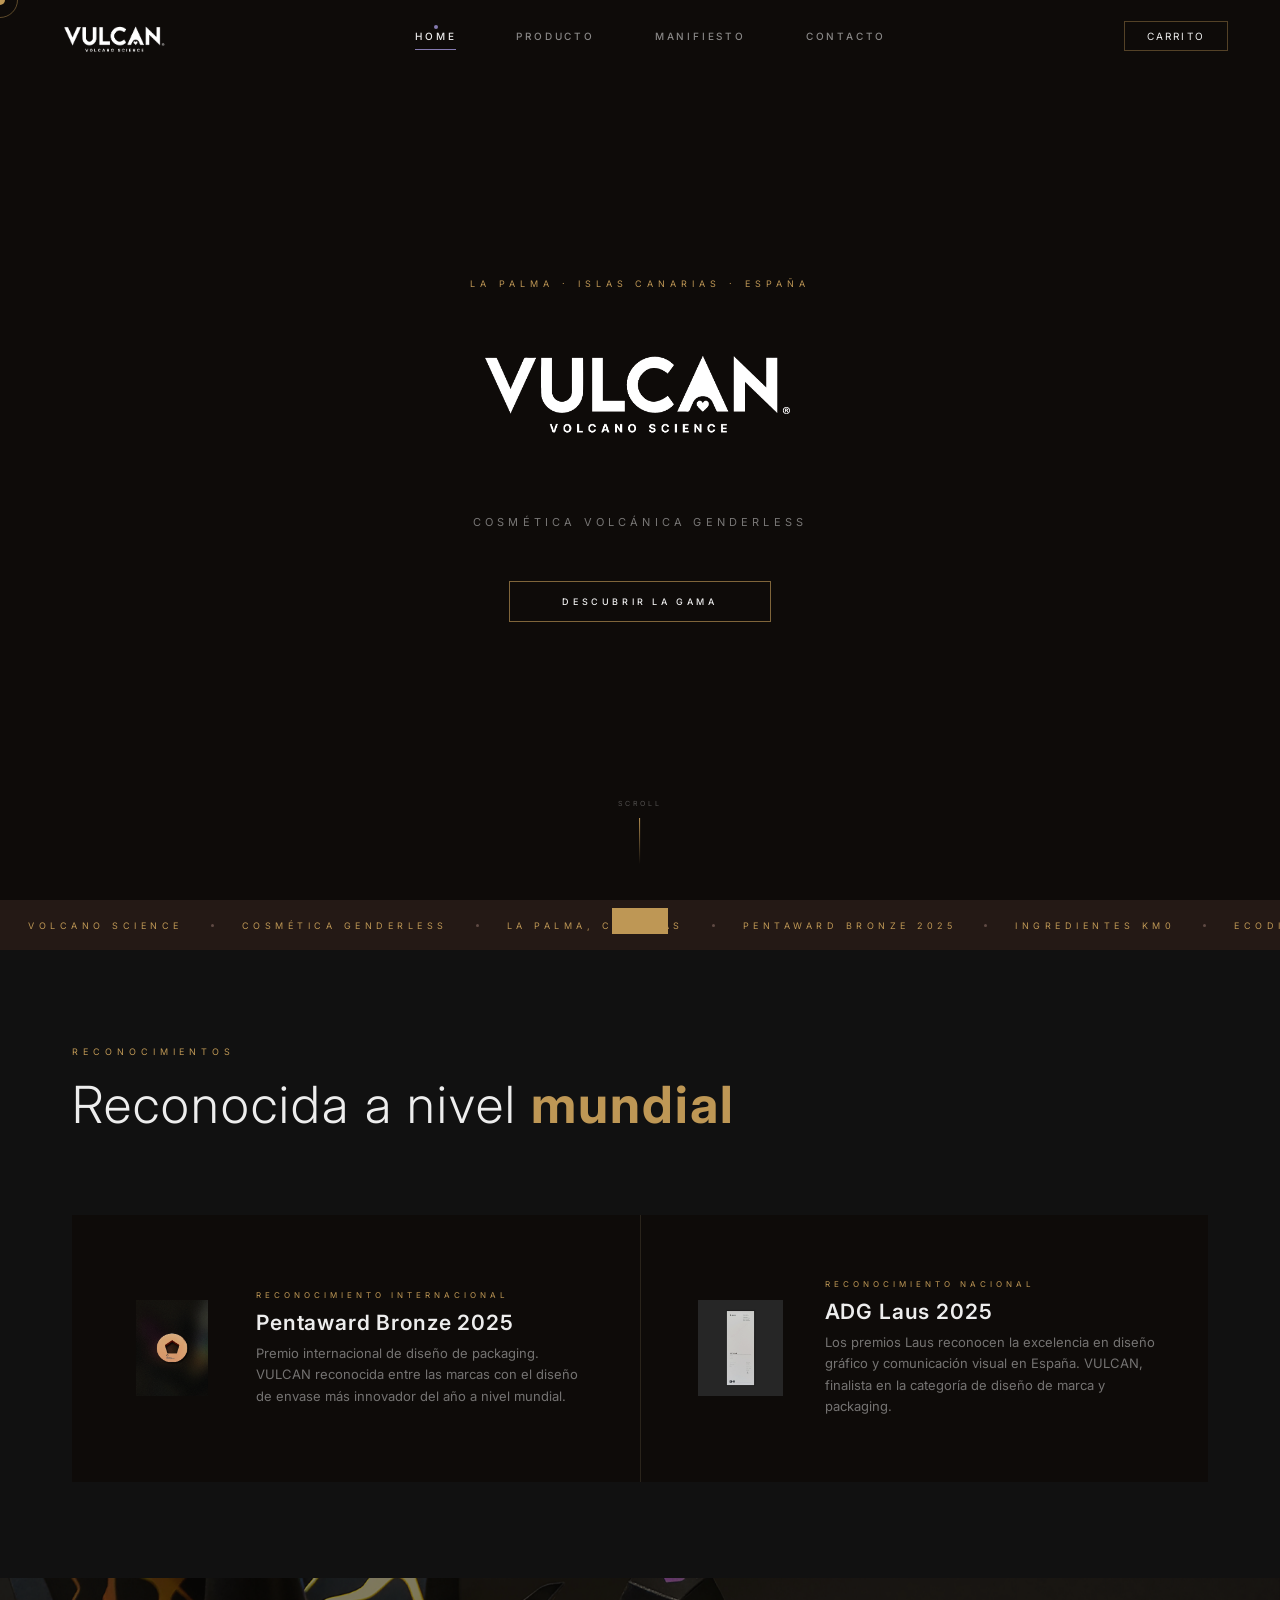
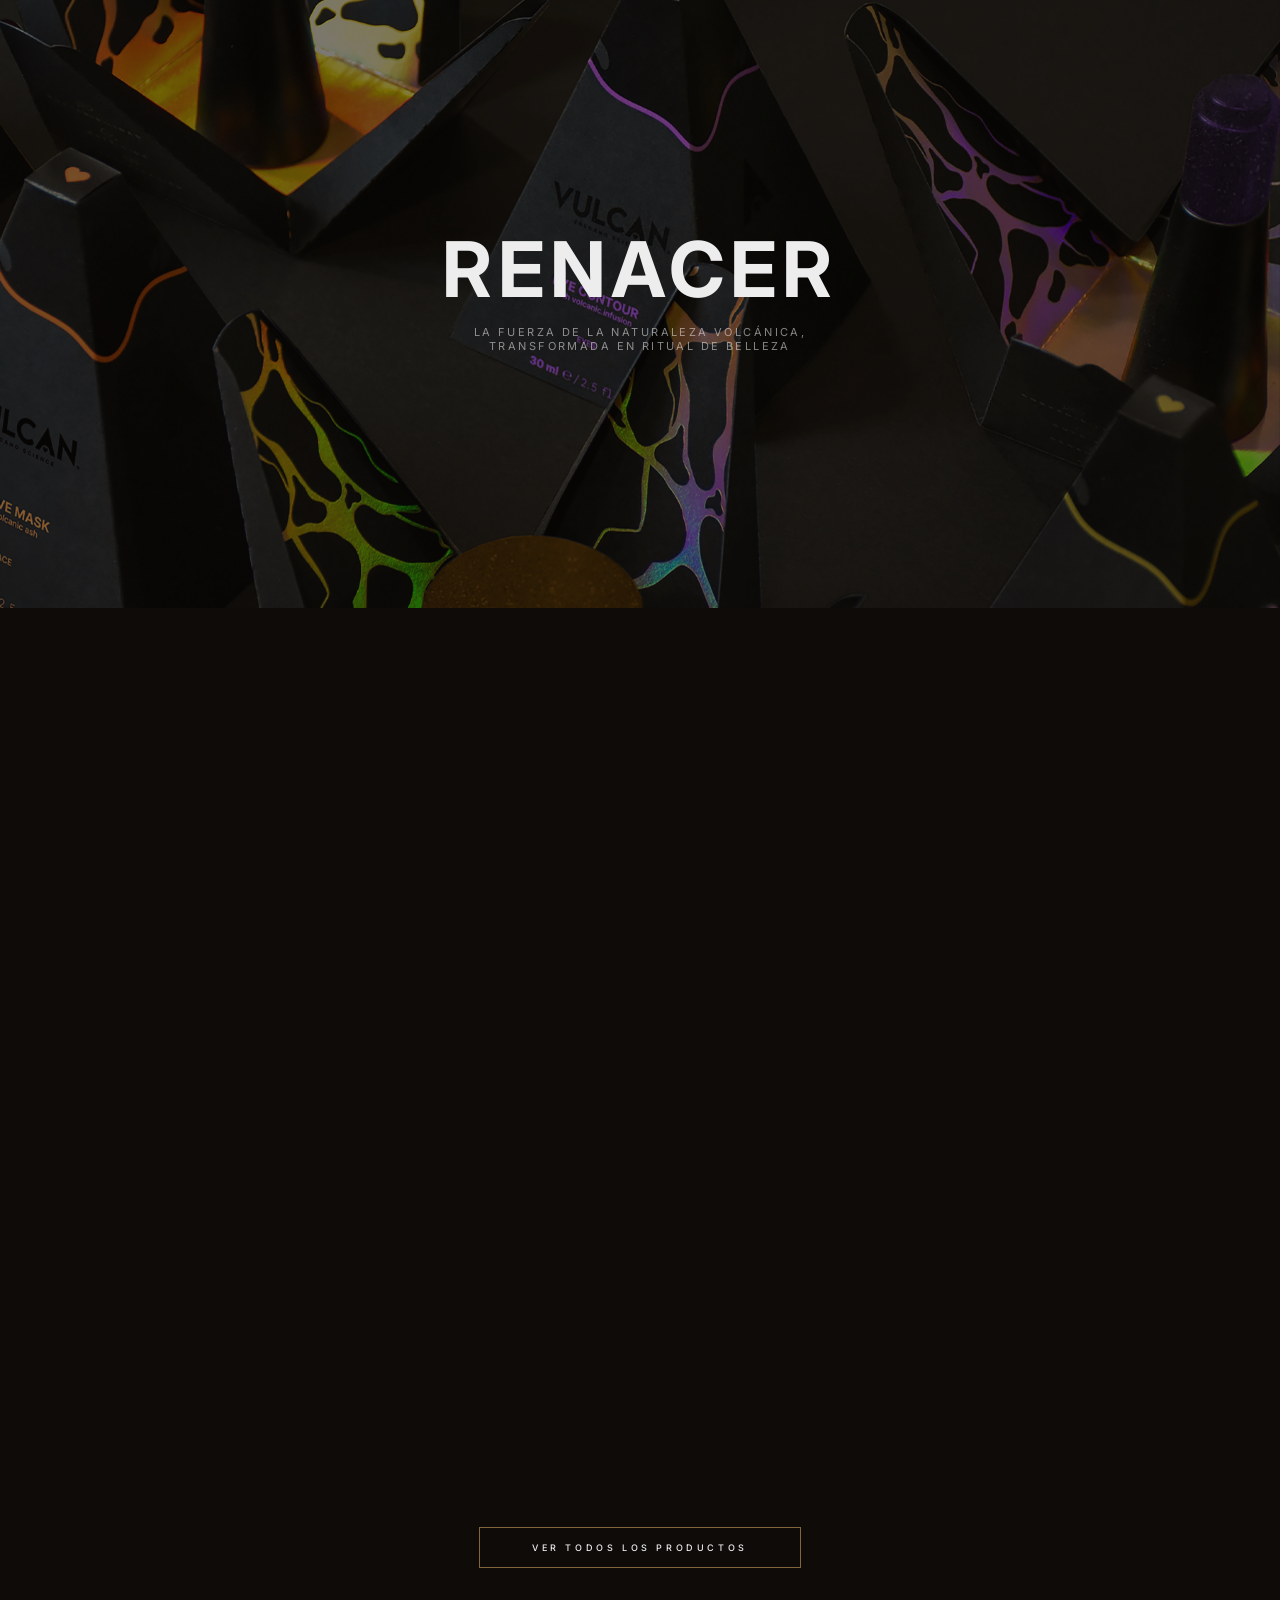
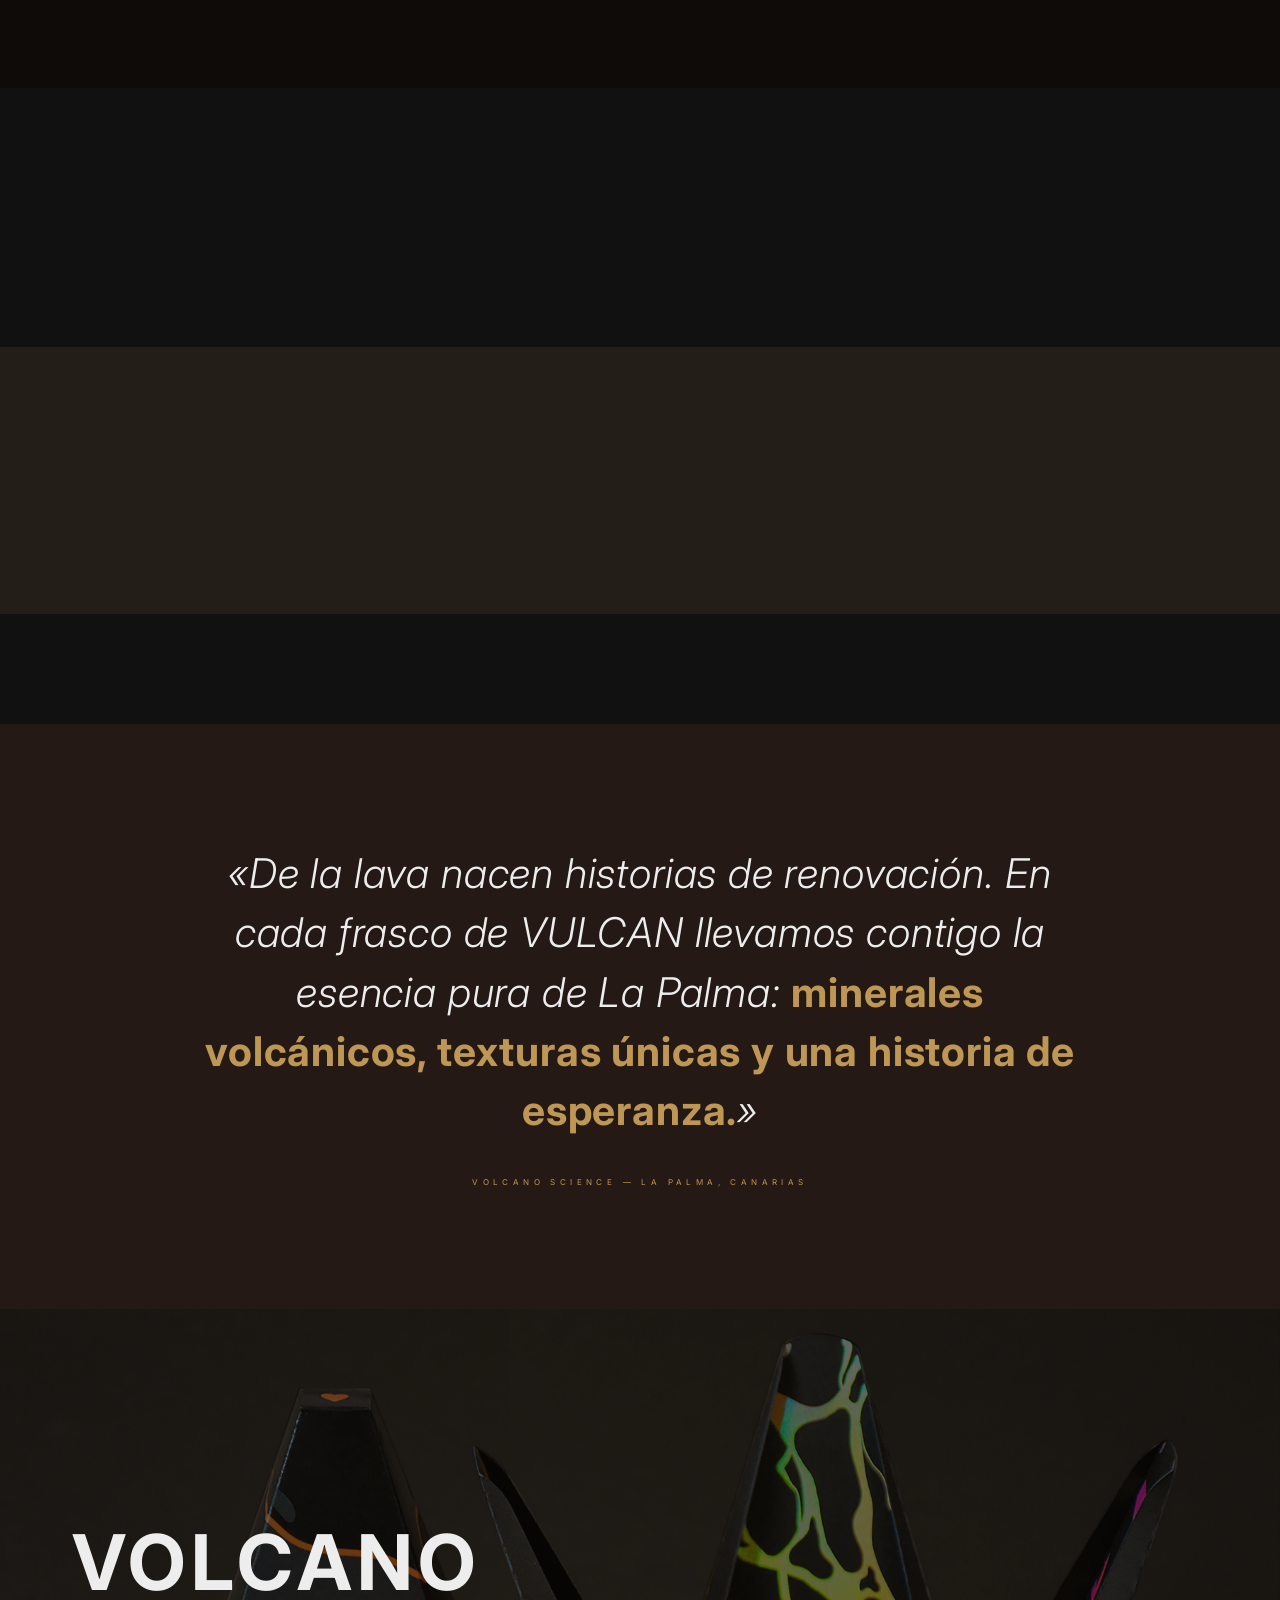
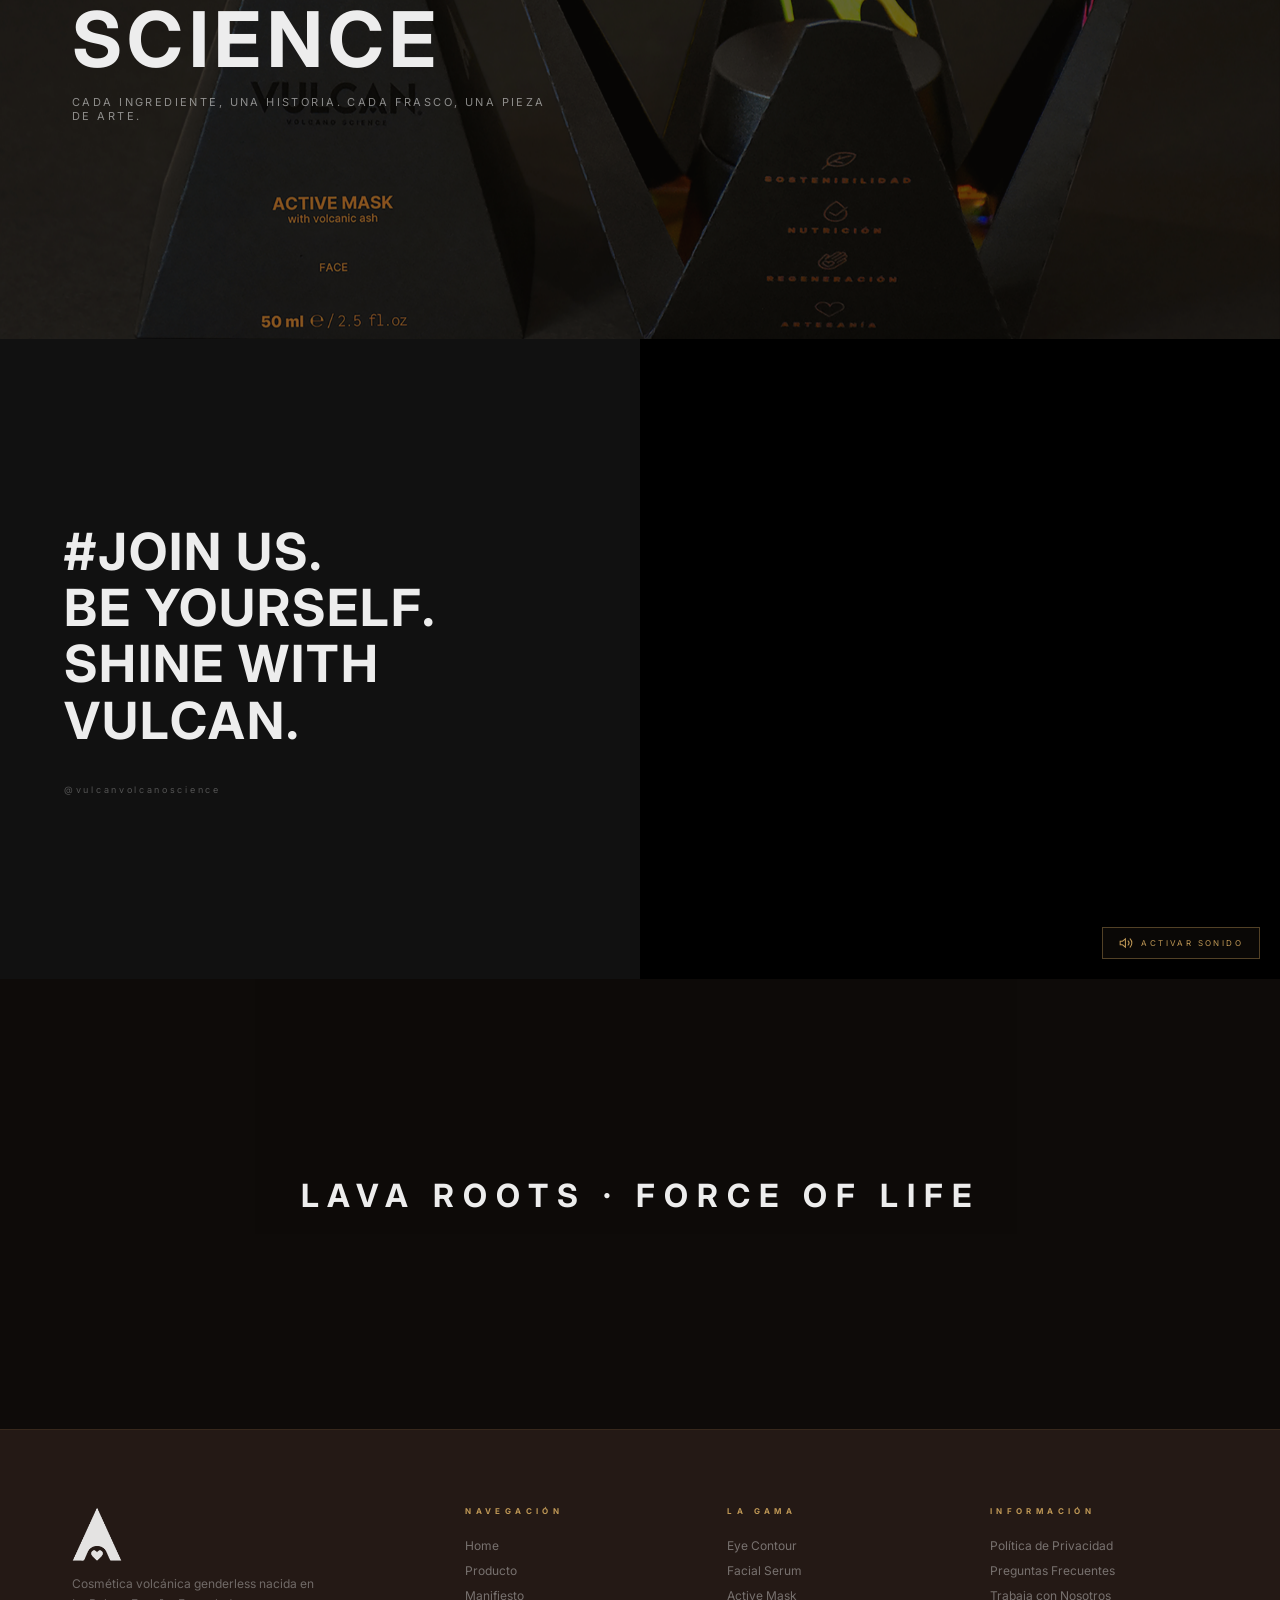
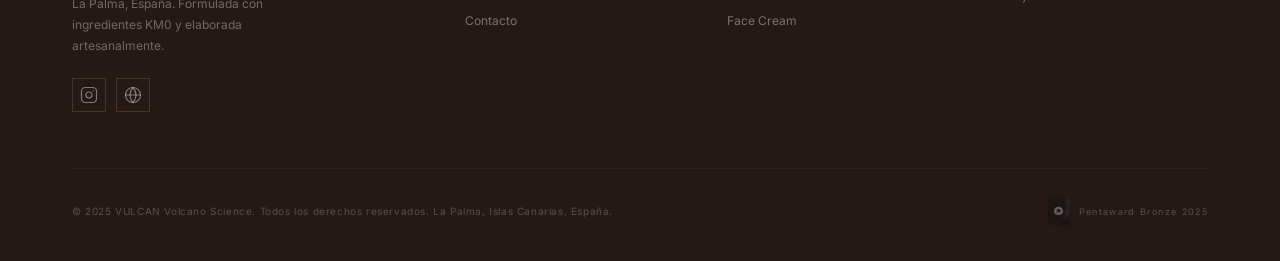
==== index.html @ 583588ca "Manifiesto section improved." ====
<!DOCTYPE html>
<html lang="es">
<head>
<meta charset="UTF-8">
<meta name="viewport" content="width=device-width, initial-scale=1.0">
<title>VULCAN — Volcano Science</title>
<link rel="icon" type="image/png" href="assets/images/favicon.png">
<link rel="preconnect" href="https://fonts.googleapis.com">
<link href="https://fonts.googleapis.com/css2?family=Inter:wght@300;400;500;600;700&display=swap" rel="stylesheet">
<link rel="stylesheet" href="style.css">
</head>
<body>

<!-- CURSOR -->
<div class="cursor" id="cursor"></div>
<div class="cursor-ring" id="cursorRing"></div>

<!-- LIGHTBOX -->
<div class="lightbox" id="lightbox" onclick="closeLb(event)">
  <button class="lb-close" onclick="closeLb()">&#10005;</button>
  <img id="lbImg" src="" alt="">
</div>

<!-- TOAST -->
<div class="toast" id="toast"></div>

<!-- CART -->
<div class="cart-overlay" id="cartOverlay" onclick="closeCart()"></div>
<div class="cart-drawer" id="cartDrawer">
  <div class="cart-header">
    <h3>Tu Carrito</h3>
    <button class="cart-close" onclick="closeCart()">&#10005;</button>
  </div>
  <div class="cart-items-wrap" id="cartItemsWrap">
    <div class="cart-empty"><p>Tu carrito est&#225; vac&#237;o</p></div>
  </div>
  <div class="cart-foot" id="cartFoot" style="display:none">
    <div class="cart-total-row">
      <span>Total</span>
      <strong id="cartTotal">0,00 &#8364;</strong>
    </div>
    <a href="#" class="btn-checkout" onclick="alert('Proceso de pago en desarrollo. ¡Gracias por tu interés en VULCAN!');return false">Finalizar Compra</a>
  </div>
</div>

<!-- MODAL -->
<div class="modal-overlay" id="modalOverlay">
  <div class="modal" id="modal">
    <button class="modal-close" id="modalClose">&#10005;</button>
    <div class="modal-inner" id="modalInner"></div>
  </div>
</div>

<!-- NAVBAR -->
<nav id="navbar">
  <a href="#" class="nav-logo" onclick="showPage('home');return false">
    <img src="assets/images/logo_vulcan.png" alt="VULCAN — Volcano Science">
  </a>
  <ul class="nav-links" id="navLinks">
    <li><a href="#" onclick="showPage('home');return false" data-page="home">Home</a></li>
    <li><a href="#" onclick="showPage('producto');return false" data-page="producto">Producto</a></li>
    <li><a href="#" onclick="showPage('manifiesto');return false" data-page="manifiesto">Manifiesto</a></li>
    <li><a href="#" onclick="showPage('contacto');return false" data-page="contacto">Contacto</a></li>
  </ul>
  <div style="display:flex;align-items:center;gap:14px">
    <button class="cart-btn" onclick="openCart()">
      Carrito
      <span class="cart-count" id="cartCount">0</span>
    </button>
    <button class="burger" id="burger" onclick="toggleMob()">
      <span></span><span></span><span></span>
    </button>
  </div>
</nav>

<!-- MOBILE NAV OVERLAY -->
<div id="mobNav">
  <button class="mob-close" onclick="closeMobNav()">&#10005;</button>
  <a href="#" onclick="showPage('home');return false" data-mob-page="home">Home</a>
  <a href="#" onclick="showPage('producto');return false" data-mob-page="producto">Producto</a>
  <a href="#" onclick="showPage('manifiesto');return false" data-mob-page="manifiesto">Manifiesto</a>
  <a href="#" onclick="showPage('contacto');return false" data-mob-page="contacto">Contacto</a>
</div>

<!-- ========================= HOME ========================= -->
<div class="page active" id="page-home">

  <!-- Hero con vídeo -->
  <section class="hero">
    <video class="hero-video" autoplay muted loop playsinline>
      <source src="assets/video/demo.mp4" type="video/mp4">
    </video>
    <div class="hero-overlay"></div>
    <div class="hero-content">
      <p class="hero-eyebrow">La Palma &middot; Islas Canarias &middot; Espa&ntilde;a</p>
      <div class="hero-logo-wrap">
        <img src="assets/images/logo_vulcan.png" alt="VULCAN Volcano Science" class="hero-logo-img">
      </div>
      <p class="hero-tagline">Cosm&eacute;tica Volc&aacute;nica Genderless</p>
      <a href="#" class="hero-cta" onclick="showPage('producto');return false">Descubrir la Gama</a>
    </div>
    <div class="hero-scroll">
      <span>Scroll</span>
      <div class="hero-scroll-line"></div>
    </div>
  </section>

  <!-- Ticker (loop perfecto: 2 copias exactas → translateX(-50%)) -->
  <div class="ticker-strip" aria-hidden="true">
    <div class="ticker-track" id="ticker">
      <span>Volcano Science</span><span class="dot"></span>
      <span>Cosm&eacute;tica Genderless</span><span class="dot"></span>
      <span>La Palma, Canarias</span><span class="dot"></span>
      <span>Pentaward Bronze 2025</span><span class="dot"></span>
      <span>Ingredientes KM0</span><span class="dot"></span>
      <span>Ecodise&ntilde;o</span><span class="dot"></span>
      <span>Artesanal</span><span class="dot"></span>
      <!-- Copia idéntica para loop perfecto -->
      <span>Volcano Science</span><span class="dot"></span>
      <span>Cosm&eacute;tica Genderless</span><span class="dot"></span>
      <span>La Palma, Canarias</span><span class="dot"></span>
      <span>Pentaward Bronze 2025</span><span class="dot"></span>
      <span>Ingredientes KM0</span><span class="dot"></span>
      <span>Ecodise&ntilde;o</span><span class="dot"></span>
      <span>Artesanal</span><span class="dot"></span>
    </div>
  </div>

  <!-- Premios -->
  <section class="awards-home">
    <div class="container">
      <div class="section-header reveal">
        <span class="section-label">Reconocimientos</span>
        <h2>Reconocida a nivel <strong>mundial</strong></h2>
      </div>
    </div>
    <div style="max-width:1240px;margin:0 auto;padding:0 52px">
      <div class="awards-grid-home">
        <a class="award-card reveal-l" href="https://brandea.es/vulcan-del-fuego-al-bronce/" target="_blank" rel="noopener" style="text-decoration:none;cursor:none">
          <img src="assets/images/pentaward.webp" alt="Pentaward Bronze 2025" class="award-img">
          <div class="award-info">
            <span class="alabel">Reconocimiento Internacional</span>
            <h3>Pentaward Bronze 2025</h3>
            <p>Premio internacional de dise&ntilde;o de packaging. VULCAN reconocida entre las marcas con el dise&ntilde;o de envase m&aacute;s innovador del a&ntilde;o a nivel mundial.</p>
          </div>
        </a>
        <a class="award-card reveal-r" href="https://adg-fad.org/ca/laus/proyecto/vulcan-volcano-science/?fq=6fc1618e84a4" target="_blank" rel="noopener" style="text-decoration:none;cursor:none">
          <img src="assets/images/laus.webp" alt="ADG Laus 2025" class="award-img">
          <div class="award-info">
            <span class="alabel">Reconocimiento Nacional</span>
            <h3>ADG Laus 2025</h3>
            <p>Los premios Laus reconocen la excelencia en dise&ntilde;o gr&aacute;fico y comunicaci&oacute;n visual en Espa&ntilde;a. VULCAN, finalista en la categor&iacute;a de dise&ntilde;o de marca y packaging.</p>
          </div>
        </a>
      </div>
    </div>
  </section>

  <!-- Parallax 1 -->
  <div class="parallax-block" data-px>
    <div class="px-bg" style="background-image:url('assets/images/wow.webp')"></div>
    <div class="px-dim"></div>
    <div class="px-content">
      <h2>RENACER</h2>
      <p>La fuerza de la naturaleza volc&aacute;nica,<br>transformada en ritual de belleza</p>
    </div>
  </div>

  <!-- Productos preview -->
  <section class="products-preview">
    <div class="container">
      <div class="section-header reveal">
        <span class="section-label">La Gama</span>
        <h2>Cuatro productos,<br>una sola <strong>filosof&iacute;a</strong></h2>
        <p>Formulados con ingredientes volc&aacute;nicos y materiales 100% sostenibles. Dise&ntilde;ados para todos, sin excepci&oacute;n.</p>
      </div>
    </div>
    <div class="products-grid">
      <div class="product-thumb reveal" onclick="showPage('producto')">
        <img src="assets/images/eyecontour1-hq.webp" alt="Eye Contour">
        <div class="product-thumb-overlay">
          <span class="product-thumb-tag" style="color:#847AB0">Eye Contour</span>
          <h3>Eye Contour</h3>
          <p>Contorno de Ojos Regenerador</p>
          <span class="product-thumb-arrow">Ver producto &#8594;</span>
        </div>
      </div>
      <div class="product-thumb reveal" onclick="showPage('producto')">
        <img src="assets/images/facialserum1-hq.webp" alt="Facial Serum">
        <div class="product-thumb-overlay">
          <span class="product-thumb-tag" style="color:#BE9755">Facial Serum</span>
          <h3>Facial Serum</h3>
          <p>S&eacute;rum Facial de Minerales Volc&aacute;nicos</p>
          <span class="product-thumb-arrow">Ver producto &#8594;</span>
        </div>
      </div>
      <div class="product-thumb reveal" onclick="showPage('producto')">
        <img src="assets/images/activemask1-hq.webp" alt="Active Mask">
        <div class="product-thumb-overlay">
          <span class="product-thumb-tag" style="color:#D86F2A">Active Mask</span>
          <h3>Active Mask</h3>
          <p>Mascarilla Activa Volc&aacute;nica</p>
          <span class="product-thumb-arrow">Ver producto &#8594;</span>
        </div>
      </div>
      <div class="product-thumb reveal" onclick="showPage('producto')">
        <img src="assets/images/facecream1-hq.webp" alt="Face Cream">
        <div class="product-thumb-overlay">
          <span class="product-thumb-tag" style="color:#8CC581">Face Cream</span>
          <h3>Face Cream</h3>
          <p>Crema Facial Nutritiva Volc&aacute;nica</p>
          <span class="product-thumb-arrow">Ver producto &#8594;</span>
        </div>
      </div>
    </div>
    <div style="text-align:center;margin-top:48px">
      <a href="#" class="hero-cta" onclick="showPage('producto');return false">Ver Todos los Productos</a>
    </div>
  </section>

  <!-- Values -->
  <section class="values-section">
    <div class="container">
      <div class="section-header reveal" style="margin-bottom:60px">
        <span class="section-label">Nuestra Esencia</span>
        <h2>Los valores que nos <strong>definen</strong></h2>
      </div>
    </div>
    <div class="values-grid">
      <div class="value-item reveal">
        <div class="value-icon">
          <svg viewBox="0 0 36 36" fill="none" stroke="#BE9755" stroke-width="1.5" stroke-linecap="round" stroke-linejoin="round">
            <path d="M18 2 L33 32 L3 32 Z"/>
            <path d="M18 2 C16 7 14 9 14 12 C14 15 18 16 18 16 C18 16 22 15 22 12 C22 9 20 7 18 2Z"/>
          </svg>
        </div>
        <h3>Resiliencia</h3>
        <p>Como la lava que se enfr&iacute;a y da vida, transformamos la adversidad en fortaleza y belleza.</p>
      </div>
      <div class="value-item reveal">
        <div class="value-icon">
          <svg viewBox="0 0 36 36" fill="none" stroke="#BE9755" stroke-width="1.5" stroke-linecap="round">
            <circle cx="18" cy="18" r="11"/>
            <path d="M18 7 C18 7 11 11 11 18 C11 25 18 29 18 29 C18 29 25 25 25 18 C25 11 18 7 18 7Z"/>
            <line x1="7" y1="18" x2="29" y2="18"/>
          </svg>
        </div>
        <h3>Sostenibilidad</h3>
        <p>Ingredientes KM0, vidrio soplado artesanalmente y tapones biodegradables. El planeta primero.</p>
      </div>
      <div class="value-item reveal">
        <div class="value-icon">
          <svg viewBox="0 0 36 36" fill="none" stroke="#BE9755" stroke-width="1.5" stroke-linecap="round">
            <path d="M8 30 L8 18 Q8 8 18 8 Q28 8 28 18 L28 30"/>
            <path d="M14 30 L14 20 Q14 14 18 14 Q22 14 22 20 L22 30"/>
            <line x1="8" y1="30" x2="28" y2="30"/>
          </svg>
        </div>
        <h3>Artesan&iacute;a</h3>
        <p>Cada frasco, cada textura, nace de manos artesanas que preservan el saber de generaciones.</p>
      </div>
      <div class="value-item reveal">
        <div class="value-icon">
          <svg viewBox="0 0 36 36" fill="none" stroke="#BE9755" stroke-width="1.5" stroke-linecap="round">
            <path d="M18 32 C18 32 4 24 4 15 C4 10 8 7 12 7 C14.5 7 17 8.5 18 11 C19 8.5 21.5 7 24 7 C28 7 32 10 32 15 C32 24 18 32 18 32Z"/>
          </svg>
        </div>
        <h3>Compromiso Social</h3>
        <p>El 5% de cada venta va destinado a proyectos de reforestaci&oacute;n y medio ambiente en La Palma.</p>
      </div>
    </div>
  </section>

  <!-- Cita -->
  <div class="quote-block">
    <blockquote>
      &laquo;De la lava nacen historias de renovaci&oacute;n. En cada frasco de VULCAN llevamos contigo la esencia pura de La Palma: <strong>minerales volc&aacute;nicos, texturas &uacute;nicas y una historia de esperanza.</strong>&raquo;
    </blockquote>
    <cite>Volcano Science &mdash; La Palma, Canarias</cite>
  </div>

  <!-- Parallax 2 -->
  <div class="parallax-block" data-px>
    <div class="px-bg" style="background-image:url('assets/images/abierto.webp')"></div>
    <div class="px-dim"></div>
    <div class="px-content" style="text-align:left;max-width:1240px;width:100%;padding:0 52px;margin:0 auto">
      <h2 style="text-align:left">VOLCANO<br>SCIENCE</h2>
      <p style="text-align:left;margin:0">Cada ingrediente, una historia. Cada frasco, una pieza de arte.</p>
    </div>
  </div>

  <!-- Social + Vídeo -->
  <div class="social-strip">
    <div class="social-strip-inner">
      <div class="social-strip-text reveal-l">
        <h3>#JOIN US.<br>BE YOURSELF.<br>SHINE WITH VULCAN.</h3>
        <span style="font-size:9px;letter-spacing:.3em;color:rgba(237,237,237,.3)">@vulcanvolcanoscience</span>
      </div>
      <div class="social-strip-video">
        <video id="socialVideo" autoplay muted loop playsinline>
          <source src="assets/video/demo.mp4" type="video/mp4">
        </video>
        <button class="sound-btn" id="soundBtn" onclick="toggleSound()">
          <svg id="soundIcon" viewBox="0 0 24 24" fill="none" stroke="currentColor" stroke-width="1.8" stroke-linecap="round">
            <polygon points="11 5 6 9 2 9 2 15 6 15 11 19 11 5"/>
            <path id="soundWave1" d="M19.07 4.93a10 10 0 0 1 0 14.14"/>
            <path id="soundWave2" d="M15.54 8.46a5 5 0 0 1 0 7.07"/>
          </svg>
          <span id="soundLabel">Activar sonido</span>
        </button>
      </div>
    </div>
  </div>

  <!-- Parallax 3 -->
  <div class="parallax-block" data-px style="height:50vh;min-height:320px">
    <div class="px-bg" style="background-image:url('assets/images/cartel.webp')"></div>
    <div class="px-dim" style="background:rgba(14,11,9,.38)"></div>
    <div class="px-content">
      <h2 style="font-size:clamp(16px,2.5vw,38px);letter-spacing:.28em">LAVA ROOTS &middot; FORCE OF LIFE</h2>
    </div>
  </div>

</div><!-- /home -->

<!-- ========================= PRODUCTO ========================= -->
<div class="page" id="page-producto">
  <div class="page-hero">
    <div class="container">
      <span class="section-label">Volcano Science</span>
      <h1>La Gama</h1>
      <p>Cuatro f&oacute;rmulas. Una filosof&iacute;a volc&aacute;nica.</p>
    </div>
  </div>
  <section class="products-full">
    <div style="max-width:1240px;margin:0 auto;padding:0 52px">
      <div class="products-full-grid" id="productGrid"></div>
    </div>
  </section>
</div>

<!-- ========================= MANIFIESTO ========================= -->
<div class="page" id="page-manifiesto">

  <div class="mani-hero">
    <div class="mani-hero-bg"></div>
    <div class="mani-hero-content">
      <span class="section-label">Manifiesto</span>
      <h1>RENACER</h1>
      <p class="lead">&laquo;Somos la fuerza de la naturaleza en su estado puro. Celebramos lo indomable, lo ancestral, lo aut&eacute;ntico.&raquo;</p>
    </div>
  </div>

  <!-- Foto 1: CENITAL ISLA — fixed background -->
  <div class="mani-fixed-img">
    <div class="bg" style="background-image:url('assets/images/mani-isla.png')"></div>
    <div class="dim"></div>
  </div>

  <section class="mani-body">
    <div class="container">

      <div style="padding:0 0 78px;max-width:680px">
        <span class="section-label" style="margin-bottom:24px;display:block">Nuestro Origen</span>
        <h2 style="font-size:clamp(26px,3.5vw,46px);font-weight:300;line-height:1.15;color:#EDEDED;margin-bottom:24px;letter-spacing:.02em">De la <em style="font-style:normal;font-weight:700;color:#BE9755">destrucci&oacute;n</em><br>surge la vida.</h2>
        <p style="font-size:14px;line-height:1.82;color:rgba(237,237,237,.62);margin-bottom:16px">El 19 de septiembre de 2021, la erupci&oacute;n del volc&aacute;n Tajogaite sacudi&oacute; La Palma. La roca fundida fluy&oacute; desde la cresta de Cumbre Vieja arrasando todo cuanto encontr&oacute; a su paso. Pero tambi&eacute;n sembr&oacute; las semillas de algo nuevo.</p>
        <p style="font-size:14px;line-height:1.82;color:rgba(237,237,237,.62)">Tres a&ntilde;os despu&eacute;s, VULCAN nace como s&iacute;mbolo de ese renacer: una marca de cosm&eacute;tica volc&aacute;nica que convierte la fuerza de la tierra en belleza.</p>
      </div>

      <div class="mani-chapter reveal">
        <span class="chapter-num">01 &mdash; Origen</span>
        <h2>La tierra que nos da vida</h2>
        <p>A lo largo de los siglos, los flujos de lava ricos en nutrientes se han descompuesto en suelo f&eacute;rtil. Los volcanes son el alma de las Islas Canarias, y sus erupciones, aunque devastadoras, son actos de renovaci&oacute;n. La tierra se transforma, se enriquece y renace. La lava se convierte en vida, las cenizas en tierra f&eacute;rtil.</p>
        <p>Tras tres a&ntilde;os de duros trabajos de reconstrucci&oacute;n, creamos VULCAN: una marca de cosm&eacute;tica volc&aacute;nica que surge como s&iacute;mbolo de reinvenci&oacute;n y conexi&oacute;n profunda con la tierra que nos da todo.</p>
      </div>

      <div class="mani-pull reveal">
        &laquo;Cada erupci&oacute;n es un acto de renovaci&oacute;n donde la tierra se transforma y, con el tiempo, se enriquece y renace.&raquo;
      </div>

      <div class="mani-chapter reveal">
        <span class="chapter-num">02 &mdash; Misi&oacute;n</span>
        <h2>M&aacute;s que cosm&eacute;tica</h2>
        <p>Nuestra misi&oacute;n no es solo embellecer. VULCAN existe para ofrecer un retorno a la naturaleza, a la resiliencia de la tierra volc&aacute;nica y a nuestra comunidad. Nuestro taller, enclavado en el sur de La Palma, respira con la energ&iacute;a de un entorno salvaje, donde el tiempo y la naturaleza marcan los ritmos de cada creaci&oacute;n.</p>
        <p>Cada ingrediente que elegimos no es solo un recurso, sino una historia: minerales volc&aacute;nicos, plantas de temporada e ingredientes 100% sostenibles que se conjugan en frascos &uacute;nicos, elaborados artesanalmente para honrar su esencia. VULCAN revive la tradici&oacute;n boticaria con devoci&oacute;n, recordando que la verdadera alquimia reside en el cuidado y la dedicaci&oacute;n manual.</p>
      </div>

    </div>
  </section>

  <!-- Foto 3+4: dúo -->
  <div class="mani-duo">
    <div class="mani-duo-item"><img src="assets/images/mani-arbol.png" alt="VULCAN"></div>
    <div class="mani-duo-item"><img src="assets/images/mani-liquen.png" alt="VULCAN"></div>
  </div>

  <section class="mani-body" style="padding-top:0">
    <div class="container">

      <div class="values-mani reveal">
        <div class="vm-item"><h4>Autenticidad</h4><p>Sin artificios. Lo que ves es lo que somos. Una marca nacida de la tierra y para la tierra.</p></div>
        <div class="vm-item"><h4>Resiliencia</h4><p>Como la lava que se enfr&iacute;a y da vida, transformamos los retos en fortaleza y oportunidad.</p></div>
        <div class="vm-item"><h4>Sostenibilidad</h4><p>Desde la recogida de ingredientes KM0 hasta el envasado artesanal. Cero compromiso con el planeta.</p></div>
        <div class="vm-item"><h4>Artesan&iacute;a</h4><p>Vidrio soplado a mano, tapones biodegradables. Cada frasco es una pieza de arte crudo y sofisticado.</p></div>
        <div class="vm-item"><h4>Regeneraci&oacute;n</h4><p>No solo de la piel. Regeneraci&oacute;n social, econ&oacute;mica y medioambiental del territorio volc&aacute;nico.</p></div>
        <div class="vm-item"><h4>Compromiso Comunitario</h4><p>Colaboramos con artesanos locales y destinamos parte de los ingresos a la recuperaci&oacute;n de La Palma.</p></div>
        <div class="vm-item"><h4>Conexi&oacute;n con la Naturaleza</h4><p>Nos guiamos por los ritmos naturales. La tierra volc&aacute;nica es nuestra musa y nuestra responsabilidad.</p></div>
        <div class="vm-item"><h4>Genderless</h4><p>La belleza volc&aacute;nica no entiende de g&eacute;neros. VULCAN es para todos, sin etiquetas ni fronteras.</p></div>
      </div>

      <div class="mani-chapter reveal">
        <span class="chapter-num">03 &mdash; Concepto</span>
        <h2>El dise&ntilde;o como declaraci&oacute;n</h2>
        <p>El dise&ntilde;o estructural del packaging est&aacute; creado bajo el concepto de ecodise&ntilde;o, inspirado en las formas piramidales que evocan la geometr&iacute;a de los volcanes. Un packaging que se presenta en dos partes: una base y una tapa. Al extraer la tapa, dejamos al descubierto un interior lleno de impacto, energ&iacute;a y color.</p>
        <p>Para los tarros hemos trabajado con vidrio soplado artesanalmente y tapones biodegradables. La gama crom&aacute;tica incorpora tonos terrosos y minerales, e incluye acabados en stamping hologr&aacute;fico para integrar todos los colores de la Bandera del Arco&iacute;ris. Nuestros productos son piezas de arte crudo y sofisticado moldeadas sin intervenci&oacute;n industrial.</p>
      </div>

    </div>
  </section>

  <!-- Manifiesto parallax -->
  <!-- Foto 2: CENITAL CARRETERA — parallax -->
  <div class="mani-px" data-px>
    <div class="mani-px-bg" style="background-image:url('assets/images/mani-carretera.png')"></div>
    <div class="mani-px-dim"></div>
    <blockquote>&laquo;Somos la dualidad<br>hecha belleza.<br>Somos VULCAN.&raquo;</blockquote>
  </div>

  <div class="commit-block">
    <div class="container">
      <div class="commit-pct reveal-l">5%</div>
      <div class="reveal-r">
        <span class="commit-num">5%</span>
        <div class="commit-text">
          <h3>Compromiso con La Palma</h3>
          <p>El 5% de la venta de cada uno de nuestros productos est&aacute; destinado al Cabildo Insular de La Palma (Departamento de Medio Ambiente), para financiar proyectos de reforestaci&oacute;n y conservaci&oacute;n de los ecosistemas afectados por la erupci&oacute;n.</p>
          <p>Este compromiso fomenta la creaci&oacute;n de empleos y el apoyo a las comunidades afectadas por el entorno volc&aacute;nico de La Palma.</p>
        </div>
      </div>
    </div>
  </div>

    <!-- Foto 2: OPERARIO DESCONTAMINACIÓN — fixed background -->
    <div class="mani-fixed-img">
      <div class="bg" style="background-image:url('assets/images/mani-imagen1.png')"></div>
      <div class="dim"></div>
    </div>



</div><!-- /manifiesto -->

<!-- ========================= CONTACTO ========================= -->
<div class="page" id="page-contacto">
  <section class="contacto-pg">
    <div class="container">
      <div class="contacto-info reveal-l">
        <span class="section-label">Contacto</span>
        <h1>Hablemos</h1>
        <p>&#191;Tienes preguntas sobre nuestros productos, pedidos al por mayor o deseas colaborar con nosotros? Escr&iacute;benos. Respondemos en menos de 48 horas.</p>
        <div class="c-details">
          <div class="c-detail">
            <span class="dlabel">Email</span>
            <a href="mailto:hola@vulcanvolcanoscience.com">vulcan@volcanoscience.com</a>
          </div>
          <div class="c-detail">
            <span class="dlabel">Tel&eacute;fono</span>
            <span>+34 633 53 59 71</span>
          </div>
          <div class="c-detail">
            <span class="dlabel">Ubicaci&oacute;n</span>
            <span>La Palma, Islas Canarias, Espa&ntilde;a</span>
          </div>
          <div class="c-detail" style="margin-top:8px">
            <span class="dlabel">S&iacute;guenos</span>
            <div style="display:flex;gap:10px;margin-top:10px">
              <a href="https://www.instagram.com/the_brandea_lab/" target="_blank" rel="noopener" title="Instagram" class="social-link" style="cursor:none">
                <svg viewBox="0 0 24 24" fill="none" stroke="currentColor" stroke-width="1.6" stroke-linecap="round" stroke-linejoin="round">
                  <rect x="2" y="2" width="20" height="20" rx="5" ry="5"/>
                  <circle cx="12" cy="12" r="4"/>
                  <circle cx="17.5" cy="6.5" r=".8" fill="currentColor" stroke="none"/>
                </svg>
              </a>
              <a href="https://brandea.es/" target="_blank" rel="noopener" title="Web" class="social-link" style="cursor:none">
                <svg viewBox="0 0 24 24" fill="none" stroke="currentColor" stroke-width="1.6" stroke-linecap="round" stroke-linejoin="round">
                  <circle cx="12" cy="12" r="10"/>
                  <line x1="2" y1="12" x2="22" y2="12"/>
                  <path d="M12 2a15.3 15.3 0 0 1 4 10 15.3 15.3 0 0 1-4 10 15.3 15.3 0 0 1-4-10 15.3 15.3 0 0 1 4-10z"/>
                </svg>
              </a>
            </div>
          </div>
        </div>
        <img src="assets/images/redes.webp" alt="VULCAN" style="width:100%;margin-top:44px;display:block">
      </div>
      <div class="reveal-r">
        <div class="cform">
          <form id="contactForm" onsubmit="submitForm(event)">
            <input type="hidden" name="access_key" value="438331">
            <input type="hidden" name="subject" value="Nuevo mensaje de contacto — VULCAN Volcano Science">
            <input type="hidden" name="from_name" value="Web VULCAN">
            <div class="form-row">
              <div class="form-group"><label>Nombre</label><input type="text" name="nombre" placeholder="Tu nombre" required></div>
              <div class="form-group"><label>Apellidos</label><input type="text" name="apellidos" placeholder="Tus apellidos" required></div>
            </div>
            <div class="form-group"><label>Email</label><input type="email" name="email" placeholder="tu@email.com" required></div>
            <div class="form-group"><label>Tel&eacute;fono (opcional)</label><input type="tel" name="telefono" placeholder="+34 000 000 000"></div>
            <div class="form-group">
              <label>Asunto</label>
              <select name="asunto">
                <option value="">Selecciona un asunto</option>
                <option>Consulta sobre productos</option>
                <option>Pedido mayorista</option>
                <option>Colaboraci&oacute;n / Prensa</option>
                <option>Distribuci&oacute;n</option>
                <option>Otra consulta</option>
              </select>
            </div>
            <div class="form-group"><label>Mensaje</label><textarea name="mensaje" placeholder="Cu&eacute;ntanos c&oacute;mo podemos ayudarte..." required></textarea></div>
            <div class="form-group">
              <label class="chk-label">
                <input type="checkbox" required>
                <span>He le&iacute;do y acepto la <a href="#" onclick="showPage('privacidad');return false">Pol&iacute;tica de Privacidad</a></span>
              </label>
            </div>
            <button type="submit" class="btn-submit" id="btnSubmit">Enviar Mensaje</button>
          </form>
          <div class="form-ok" id="formOk">
            <h3>&#161;Mensaje recibido!</h3>
            <p>Gracias por contactar con VULCAN. Te responderemos en menos de 48 horas.</p>
          </div>
        </div>
      </div>
    </div>
  </section>
</div>

<!-- ========================= PRIVACIDAD ========================= -->
<div class="page" id="page-privacidad">
  <section class="legal-pg">
    <div class="container">
      <span class="section-label" style="margin-bottom:18px">Legal</span>
      <h1>Pol&iacute;tica de Privacidad</h1>
      <h2>1. Responsable del Tratamiento</h2>
      <p>VULCAN Volcano Science, La Palma, Islas Canarias, Espa&ntilde;a. Email: privacidad@vulcanvolcanoscience.com</p>
      <h2>2. Datos que Recopilamos</h2>
      <p>Recopilamos los datos que nos facilitas a trav&eacute;s del formulario de contacto (nombre, email, tel&eacute;fono y mensaje), as&iacute; como datos de navegaci&oacute;n t&eacute;cnicos para el correcto funcionamiento de la web.</p>
      <h2>3. Finalidad</h2>
      <ul>
        <li>Gestionar consultas y solicitudes de informaci&oacute;n.</li>
        <li>Procesar pedidos y gestionar la relaci&oacute;n comercial.</li>
        <li>Enviar comunicaciones comerciales previa obtenci&oacute;n de consentimiento.</li>
        <li>Cumplir obligaciones legales aplicables.</li>
      </ul>
      <h2>4. Base Legal</h2>
      <p>Tu consentimiento expreso, la ejecuci&oacute;n de un contrato cuando realizas una compra, y el inter&eacute;s leg&iacute;timo para el funcionamiento t&eacute;cnico de la web.</p>
      <h2>5. Conservaci&oacute;n</h2>
      <p>Conservaremos tus datos durante el tiempo necesario para la finalidad para la que fueron recogidos y los plazos legalmente establecidos.</p>
      <h2>6. Tus Derechos</h2>
      <p>Puedes ejercer derechos de acceso, rectificaci&oacute;n, supresi&oacute;n, oposici&oacute;n y portabilidad escribiendo a privacidad@vulcanvolcanoscience.com.</p>
      <h2>7. Cookies</h2>
      <p>Esta web utiliza &uacute;nicamente cookies t&eacute;cnicas imprescindibles para su funcionamiento. No utilizamos cookies de rastreo ni publicidad de terceros.</p>
      <button class="btn-back" onclick="showPage(lastPage||'home')">Volver</button>
    </div>
  </section>
</div>

<!-- ========================= FAQ ========================= -->
<div class="page" id="page-faq">
  <section class="legal-pg">
    <div class="container">
      <span class="section-label" style="margin-bottom:18px">Ayuda</span>
      <h1>Preguntas Frecuentes</h1>
      <h2>&#191;Qu&eacute; hace &uacute;nicos a los productos VULCAN?</h2>
      <p>Nuestros productos incorporan ingredientes volc&aacute;nicos extra&iacute;dos de La Palma, combinados con plantas de temporada y materiales KM0, sin intervenci&oacute;n industrial. Su dise&ntilde;o fue reconocido con el Pentaward Bronze 2025.</p>
      <h2>&#191;Son aptos para todo tipo de piel?</h2>
      <p>S&iacute;. La gama VULCAN est&aacute; formulada para ser compatible con todo tipo de pieles, incluyendo las m&aacute;s sensibles.</p>
      <h2>&#191;Son genderless?</h2>
      <p>Absolutamente. VULCAN nace como marca genderless: la belleza volc&aacute;nica no entiende de g&eacute;neros ni identidades.</p>
      <h2>&#191;C&oacute;mo realizo un pedido?</h2>
      <p>A&ntilde;ade los productos a tu carrito y procede al pago. Para pedidos al por mayor, usa el formulario de Contacto.</p>
      <h2>&#191;Cu&aacute;l es el plazo de env&iacute;o?</h2>
      <p>3-5 d&iacute;as laborables en Espa&ntilde;a. Internacional: 7-14 d&iacute;as. Env&iacute;o gratuito en pedidos superiores a 80&euro;.</p>
      <h2>&#191;Puedo devolver un producto?</h2>
      <p>S&iacute;, en un plazo de 14 d&iacute;as desde la recepci&oacute;n, siempre que el producto est&eacute; sin abrir. Contacta en hola@vulcanvolcanoscience.com.</p>
      <h2>&#191;El packaging es sostenible?</h2>
      <p>S&iacute;. Vidrio soplado artesanalmente, tapones biodegradables, principios de ecodise&ntilde;o y programa de recarga disponible.</p>
      <h2>&#191;A qu&eacute; destina&iacute;s el 5% de las ventas?</h2>
      <p>Al Cabildo Insular de La Palma (Departamento de Medio Ambiente) para proyectos de reforestaci&oacute;n y conservaci&oacute;n.</p>
      <h2>&#191;Ten&eacute;is tienda f&iacute;sica?</h2>
      <p>Operamos online y a trav&eacute;s de tiendas seleccionadas en Las Palmas de Gran Canaria, Santa Cruz de Tenerife y Madrid. Organizamos eventos pop-up regularmente.</p>
      <button class="btn-back" onclick="showPage(lastPage||'home')">Volver</button>
    </div>
  </section>
</div>

<!-- ========================= TRABAJA ========================= -->
<div class="page" id="page-trabaja">
  <section class="legal-pg">
    <div class="container">
      <span class="section-label" style="margin-bottom:18px">Equipo</span>
      <h1>Trabaja con Nosotros</h1>
      <p>Buscamos personas apasionadas por la naturaleza, la sostenibilidad, la artesan&iacute;a y la belleza aut&eacute;ntica. Si compartes nuestra filosof&iacute;a, este es tu lugar.</p>
      <h2>&#191;C&oacute;mo somos?</h2>
      <p>Un equipo peque&ntilde;o, comprometido y volc&aacute;nico trabajando desde La Palma. Valoramos la creatividad, la honestidad y el trabajo bien hecho.</p>
      <h2>Posiciones Abiertas</h2>
      <h2 style="font-size:14px;color:#BE9755;letter-spacing:.18em">Community Manager &amp; Social Media</h2>
      <p>Buscamos a alguien que entienda nuestra voz de marca y sepa traducirla en contenido aut&eacute;ntico para Instagram, TikTok y Pinterest. Experiencia en fotograf&iacute;a de producto valorable.</p>
      <h2 style="font-size:14px;color:#BE9755;letter-spacing:.18em">T&eacute;cnico/a de Formulaci&oacute;n Cosm&eacute;tica</h2>
      <p>Para incorporarse a nuestro equipo de I+D en La Palma. Conocimiento de ingredientes naturales y pasi&oacute;n por la cosm&eacute;tica sostenible artesanal.</p>
      <h2 style="font-size:14px;color:#BE9755;letter-spacing:.18em">Responsable de Distribuci&oacute;n y B2B</h2>
      <p>Para liderar nuestra expansi&oacute;n en tiendas seleccionadas y mercados internacionales. Experiencia en ventas B2B en belleza o lujo accesible.</p>
      <h2 style="font-size:14px;color:#BE9755;letter-spacing:.18em">Pr&aacute;cticas &mdash; Dise&ntilde;o Gr&aacute;fico</h2>
      <p>Colaboraci&oacute;n con el equipo creativo en materiales de marca y packaging. Imprescindible dominio de Figma, Illustrator y Photoshop.</p>
      <h2>&#191;C&oacute;mo aplicar?</h2>
      <p>Env&iacute;a CV y carta de motivaci&oacute;n a <a href="mailto:talento@vulcanvolcanoscience.com">talento@vulcanvolcanoscience.com</a> con el asunto &ldquo;Candidatura &mdash; [Posici&oacute;n]&rdquo;.</p>
      <button class="btn-back" onclick="showPage(lastPage||'home')">Volver</button>
    </div>
  </section>
</div>

<!-- ========================= FOOTER ========================= -->
<footer id="siteFooter">
  <div class="container">
    <div class="footer-main">
      <div class="footer-brand">
        <div class="footer-brand-logo" style="margin-bottom:12px">
          <img src="assets/images/logo_vulcan2.png" alt="VULCAN Volcano Science" style="height:56px;width:auto;filter:brightness(0) invert(1);opacity:.88">
        </div>
        <p>Cosm&eacute;tica volc&aacute;nica genderless nacida en La Palma, Espa&ntilde;a. Formulada con ingredientes KM0 y elaborada artesanalmente.</p>
        <div class="footer-social">
          <a href="https://www.instagram.com/the_brandea_lab/" target="_blank" rel="noopener" title="Instagram" class="social-link" style="cursor:none">
            <svg viewBox="0 0 24 24" fill="none" stroke="currentColor" stroke-width="1.6" stroke-linecap="round" stroke-linejoin="round">
              <rect x="2" y="2" width="20" height="20" rx="5" ry="5"/>
              <circle cx="12" cy="12" r="4"/>
              <circle cx="17.5" cy="6.5" r=".8" fill="currentColor" stroke="none"/>
            </svg>
          </a>
          <a href="https://brandea.es/" target="_blank" rel="noopener" title="Web" class="social-link" style="cursor:none">
            <svg viewBox="0 0 24 24" fill="none" stroke="currentColor" stroke-width="1.6" stroke-linecap="round" stroke-linejoin="round">
              <circle cx="12" cy="12" r="10"/>
              <line x1="2" y1="12" x2="22" y2="12"/>
              <path d="M12 2a15.3 15.3 0 0 1 4 10 15.3 15.3 0 0 1-4 10 15.3 15.3 0 0 1-4-10 15.3 15.3 0 0 1 4-10z"/>
            </svg>
          </a>
        </div>
      </div>
      <div class="footer-col">
        <h4>Navegaci&oacute;n</h4>
        <ul>
          <li><a href="#" onclick="showPage('home');return false">Home</a></li>
          <li><a href="#" onclick="showPage('producto');return false">Producto</a></li>
          <li><a href="#" onclick="showPage('manifiesto');return false">Manifiesto</a></li>
          <li><a href="#" onclick="showPage('contacto');return false">Contacto</a></li>
        </ul>
      </div>
      <div class="footer-col">
        <h4>La Gama</h4>
        <ul>
          <li><button onclick="showPage('producto')">Eye Contour</button></li>
          <li><button onclick="showPage('producto')">Facial Serum</button></li>
          <li><button onclick="showPage('producto')">Active Mask</button></li>
          <li><button onclick="showPage('producto')">Face Cream</button></li>
        </ul>
      </div>
      <div class="footer-col">
        <h4>Informaci&oacute;n</h4>
        <ul>
          <li><button onclick="showPage('privacidad')">Pol&iacute;tica de Privacidad</button></li>
          <li><button onclick="showPage('faq')">Preguntas Frecuentes</button></li>
          <li><button onclick="showPage('trabaja')">Trabaja con Nosotros</button></li>
        </ul>
      </div>
    </div>
    <div class="footer-bottom">
      <p>&copy; 2025 VULCAN Volcano Science. Todos los derechos reservados. La Palma, Islas Canarias, Espa&ntilde;a.</p>
      <div class="footer-award">
        <img src="assets/images/pentaward.webp" alt="Pentaward Bronze 2025">
        <span>Pentaward Bronze 2025</span>
      </div>
    </div>
  </div>
</footer>

<script src="main.js" defer></script>
</body>
</html>
---- style.css ----
/* ===== RESET ===== */
*,*::before,*::after{box-sizing:border-box;margin:0;padding:0}
html{scroll-behavior:smooth;font-size:16px}
body{font-family:'Inter',sans-serif;background:#0e0b09;color:#EDEDED;overflow-x:hidden;cursor:none}

/* ===== CURSOR ===== */
.cursor{
  position:fixed;width:10px;height:10px;
  background:#BE9755;border-radius:50%;
  pointer-events:none;z-index:9999;
  transform:translate(-50%,-50%);
  transition:width .18s,height .18s;
}
.cursor-ring{
  position:fixed;width:36px;height:36px;
  border:1px solid rgba(190,151,85,.45);border-radius:50%;
  pointer-events:none;z-index:9998;
  transform:translate(-50%,-50%);
  transition:width .25s,height .25s;
}
a,button{cursor:none}

/* ===== SCROLLBAR ===== */
::-webkit-scrollbar{width:3px}
::-webkit-scrollbar-track{background:#0e0b09}
::-webkit-scrollbar-thumb{background:#BE9755;border-radius:2px}

/* ===== NAVBAR ===== */
nav{
  position:fixed;top:0;left:0;right:0;z-index:800;
  padding:0 52px;height:72px;
  display:flex;align-items:center;justify-content:space-between;
  transition:background .4s,backdrop-filter .4s;
}
nav.scrolled{background:rgba(14,11,9,.9);backdrop-filter:blur(18px);border-bottom:1px solid rgba(190,151,85,.08)}

.nav-logo{display:flex;align-items:center;text-decoration:none}
.nav-logo img{height:52px;width:auto;display:block;filter:brightness(1);transform: translateY(5px);}

.nav-links{display:flex;gap:28px;list-style:none}
.nav-links a{
  font-size:10px;font-weight:500;letter-spacing:.28em;text-transform:uppercase;
  color:rgba(237,237,237,.55);text-decoration:none;position:relative;
  padding:8px 16px;transition:color .28s ease;display:inline-block;
}
.nav-links a::after{
  content:'';position:absolute;bottom:0;left:16px;right:16px;
  height:1.5px;transform:scaleX(0);transform-origin:left center;
  transition:transform .35s cubic-bezier(.76,0,.24,1);
}
.nav-links a::before{
  content:'';position:absolute;top:3px;left:50%;
  width:4px;height:4px;border-radius:50%;
  transform:translate(-50%,-8px);opacity:0;
  transition:transform .3s ease,opacity .3s ease;
}
.nav-links a:hover,.nav-links a.active{color:#EDEDED}
.nav-links a:hover::after,.nav-links a.active::after{transform:scaleX(1)}
.nav-links a:hover::before,.nav-links a.active::before{transform:translate(-50%,0);opacity:1}
.nav-links li:nth-child(1) a::after,.nav-links li:nth-child(1) a::before{background:#847AB0}
.nav-links li:nth-child(2) a::after,.nav-links li:nth-child(2) a::before{background:#BE9755}
.nav-links li:nth-child(3) a::after,.nav-links li:nth-child(3) a::before{background:#D86F2A}
.nav-links li:nth-child(4) a::after,.nav-links li:nth-child(4) a::before{background:#8CC581}

.cart-btn{
  position:relative;background:none;border:1px solid rgba(190,151,85,.4);
  color:#EDEDED;padding:8px 22px;font-size:10px;letter-spacing:.22em;
  text-transform:uppercase;transition:all .25s;font-family:'Inter',sans-serif;
}
.cart-btn:hover{background:#BE9755;border-color:#BE9755;color:#241915}
.cart-count{
  position:absolute;top:-9px;right:-9px;background:#BE9755;color:#241915;
  font-size:8px;font-weight:700;width:18px;height:18px;border-radius:50%;
  display:flex;align-items:center;justify-content:center;
  opacity:0;transition:opacity .2s;
}
.cart-count.visible{opacity:1}
.burger{display:none;flex-direction:column;gap:5px;background:none;border:none;padding:4px;z-index:900;position:relative}
.burger span{display:block;width:24px;height:1px;background:#EDEDED;transition:transform .3s ease,opacity .3s ease}
.burger.open span:nth-child(1){transform:translateY(6px) rotate(45deg)}
.burger.open span:nth-child(2){opacity:0}
.burger.open span:nth-child(3){transform:translateY(-6px) rotate(-45deg)}

/* ===== PAGES ===== */
.page{display:none;min-height:100vh}
.page.active{display:block}

/* ===== HERO ===== */
.hero{
  position:relative;height:100vh;overflow:hidden;
  display:flex;align-items:center;justify-content:center;
}
.hero-video{position:absolute;inset:0;width:100%;height:100%;object-fit:cover;filter:brightness(.38)}
.hero-overlay{position:absolute;inset:0;background:linear-gradient(180deg,rgba(14,11,9,.15) 0%,rgba(14,11,9,.58) 100%)}
.hero-content{
  position:relative;z-index:2;text-align:center;padding:0 24px;
  animation:heroFadeIn 1.6s ease forwards;
}
@keyframes heroFadeIn{from{opacity:0;transform:translateY(30px)}to{opacity:1;transform:translateY(0)}}

/* Logo mark in hero */
.hero-logo-wrap{display:flex;flex-direction:column;align-items:center;margin-bottom:36px}
.hero-logo-img{width:clamp(200px,30vw,400px);height:auto;display:block;filter:brightness(0) invert(1)}

.hero-eyebrow{font-size:9px;letter-spacing:.55em;color:#BE9755;text-transform:uppercase;margin-bottom:32px;font-weight:400}
.hero-tagline{font-size:11px;letter-spacing:.38em;color:rgba(237,237,237,.48);text-transform:uppercase;margin-bottom:52px}
.hero-cta{
  display:inline-block;padding:14px 52px;border:1px solid rgba(190,151,85,.65);
  color:#EDEDED;text-decoration:none;font-size:9px;letter-spacing:.4em;
  text-transform:uppercase;transition:all .3s;font-weight:500;
}
.hero-cta:hover{background:#BE9755;border-color:#BE9755;color:#241915}
.hero-scroll{
  position:absolute;bottom:36px;left:50%;transform:translateX(-50%);
  display:flex;flex-direction:column;align-items:center;gap:10px;
  animation:scrollBounce 2.2s ease-in-out infinite;
}
.hero-scroll span{font-size:7px;letter-spacing:.4em;color:rgba(237,237,237,.3);text-transform:uppercase}
.hero-scroll-line{width:1px;height:46px;background:linear-gradient(#BE9755,transparent)}
@keyframes scrollBounce{0%,100%{transform:translateX(-50%) translateY(0)}55%{transform:translateX(-50%) translateY(9px)}}

/* ===== TICKER ===== */
.ticker-strip{height:50px;background:#241915;overflow:hidden;display:flex;align-items:center}
.ticker-track{
  display:flex;align-items:center;
  width:max-content;
  animation:ticker 20s linear infinite;
}
.ticker-track span{
  font-size:9px;letter-spacing:.5em;color:#BE9755;text-transform:uppercase;
  padding:0 28px;white-space:nowrap;flex-shrink:0;
}
.ticker-track .dot{
  width:3px;height:3px;border-radius:50%;background:#5F4A44;
  flex-shrink:0;padding:0;letter-spacing:0;
}
@keyframes ticker{from{transform:translateX(0)}to{transform:translateX(-50%)}}

/* ===== SHARED ===== */
.container{max-width:1240px;margin:0 auto;padding:0 52px}
.section-label{font-size:9px;letter-spacing:.55em;color:#BE9755;text-transform:uppercase;display:block}
.section-header{text-align:left;margin-bottom:80px}
.section-header .section-label{display:block;text-align:left;margin-bottom:16px}
.section-header h2{font-size:clamp(30px,4vw,54px);font-weight:300;color:#EDEDED;letter-spacing:.04em;margin-bottom:16px}
.section-header h2 strong{font-weight:700;color:#BE9755}
.section-header p{font-size:14px;color:rgba(237,237,237,.48);max-width:600px;line-height:1.75}

/* Centrado solo en hero y quote */
.hero-content,.quote-block,.mani-hero-content,.page-hero{text-align:center}
.mani-hero .section-label{text-align:center}

/* ===== PREMIOS ===== */
.awards-home{padding:96px 0;background:#111}
.awards-grid-home{display:grid;grid-template-columns:1fr 1fr;gap:1px;background:rgba(190,151,85,.14)}
.award-card{
  background:#0e0b09;padding:64px 52px;
  display:flex;align-items:center;gap:36px;
  transition:background .3s;
}
.award-card:hover{background:#131110}
.award-img{width:96px;height:96px;object-fit:contain;flex-shrink:0;transition:filter .3s;filter:brightness(.85)}
.award-card:hover .award-img{filter:brightness(1)}
.award-info .alabel{font-size:8px;letter-spacing:.5em;color:#BE9755;text-transform:uppercase;margin-bottom:10px;display:block}
.award-info h3{font-size:21px;font-weight:600;color:#EDEDED;margin-bottom:8px;letter-spacing:.04em}
.award-info p{font-size:13px;color:rgba(237,237,237,.46);line-height:1.65}

/* ===== BLOQUES PARALLAX ===== */
.parallax-block{
  position:relative;overflow:hidden;
  height:70vh;min-height:460px;
  display:flex;align-items:center;justify-content:center;
}

.px-bg{
  position:absolute;left:0;right:0;
  top:-25%;height:150%;
  background-size:cover;background-position:center;
  will-change:transform;
}
.px-dim{position:absolute;inset:0;background:rgba(14,11,9,.48)}
.px-content{position:relative;z-index:2;text-align:center;padding:0 24px}
.px-content h2{font-size:clamp(34px,6vw,90px);font-weight:700;letter-spacing:.07em;color:#EDEDED;margin-bottom:16px;line-height:1}
.px-content p{font-size:11px;letter-spacing:.22em;color:rgba(237,237,237,.55);text-transform:uppercase;max-width:480px;margin:0 auto}

/* ===== NARRATIVA ===== */
.narrative{padding:130px 0}
.narrative .container{display:grid;grid-template-columns:1fr 1fr;gap:84px;align-items:center}
.narrative-text .section-label{margin-bottom:28px}
.narrative-text h2{font-size:clamp(30px,4vw,50px);font-weight:300;line-height:1.18;color:#EDEDED;margin-bottom:28px;letter-spacing:.02em}
.narrative-text h2 em{font-style:normal;font-weight:700;color:#BE9755}
.narrative-text p{font-size:14px;line-height:1.82;color:rgba(237,237,237,.62);margin-bottom:18px}
.narrative-link{display:inline-flex;align-items:center;gap:12px;margin-top:12px;font-size:9px;letter-spacing:.3em;text-transform:uppercase;color:#BE9755;text-decoration:none;transition:gap .3s}
.narrative-link:hover{gap:20px}
.narrative-link::after{content:'→';font-size:14px}
.narrative-img{position:relative}
.narrative-img img{width:100%;height:520px;object-fit:cover;display:block}
.narrative-img::before{content:'';position:absolute;top:-16px;left:-16px;right:16px;bottom:16px;border:1px solid rgba(190,151,85,.22);z-index:-1}

/* ===== PRODUCTS PREVIEW ===== */
.products-preview{padding:120px 0}
.products-grid{display:grid;grid-template-columns:repeat(4,1fr);gap:2px}
.product-thumb{position:relative;overflow:hidden;aspect-ratio:.7;background:#161210}
.product-thumb img{width:100%;height:100%;object-fit:cover;transition:transform .75s ease,filter .4s;filter:brightness(.78)}
.product-thumb:hover img{transform:scale(1.08);filter:brightness(.55)}
.product-thumb-overlay{
  position:absolute;inset:0;display:flex;flex-direction:column;justify-content:flex-end;
  padding:28px 22px;background:linear-gradient(transparent 45%,rgba(14,11,9,.92) 100%);
}
.product-thumb-tag{font-size:7px;letter-spacing:.5em;text-transform:uppercase;margin-bottom:6px;font-weight:500}
.product-thumb h3{font-size:17px;font-weight:700;color:#EDEDED;letter-spacing:.06em;margin-bottom:3px}
.product-thumb p{font-size:10px;color:rgba(237,237,237,.45);margin-bottom:14px;letter-spacing:.04em}
.product-thumb-arrow{font-size:8px;letter-spacing:.28em;text-transform:uppercase;color:#BE9755;opacity:0;transform:translateY(6px);transition:all .3s}
.product-thumb:hover .product-thumb-arrow{opacity:1;transform:translateY(0)}

/* ===== VALUES ===== */
.values-section{padding:110px 0;background:#111}
.values-grid{display:grid;grid-template-columns:repeat(4,1fr);gap:1px;background:rgba(190,151,85,.1)}
.value-item{background:#0e0b09;padding:56px 34px;border-bottom:2px solid transparent;transition:all .3s}
.value-item:hover{border-bottom-color:#BE9755;background:#131110}
.value-icon{width:36px;height:36px;margin-bottom:24px}
.value-icon svg{width:100%;height:100%}
.value-item h3{font-size:11px;font-weight:700;letter-spacing:.25em;text-transform:uppercase;color:#EDEDED;margin-bottom:12px}
.value-item p{font-size:13px;color:rgba(237,237,237,.5);line-height:1.72}

/* ===== CITA ===== */
.quote-block{padding:120px 52px;text-align:center;background:#241915}
.quote-block blockquote{font-size:clamp(20px,3.2vw,42px);font-weight:300;line-height:1.45;color:#EDEDED;max-width:880px;margin:0 auto 28px;letter-spacing:.02em;font-style:italic}
.quote-block blockquote strong{font-weight:700;font-style:normal;color:#BE9755}
.quote-block cite{font-size:8px;letter-spacing:.55em;color:#BE9755;text-transform:uppercase;font-style:normal}

/* ===== MOSAICO ===== */
.mosaic{display:grid;grid-template-columns:repeat(3,1fr);gap:2px}
.mosaic-item{overflow:hidden}
.mosaic-item img{width:100%;height:100%;object-fit:cover;display:block;transition:transform .65s ease}
.mosaic-item:hover img{transform:scale(1.05)}
.mosaic-item:nth-child(1){grid-row:span 2}
.mosaic-item:nth-child(4){grid-column:span 2}

/* ===== SOCIAL + VIDEO ===== */
.social-strip{background:#111;overflow:hidden}
.social-strip-inner{display:grid;grid-template-columns:1fr 1fr;min-height:640px}
.social-strip-text{display:flex;flex-direction:column;justify-content:center;padding:80px 64px}
.social-strip h3{font-size:clamp(28px,4vw,52px);font-weight:700;letter-spacing:.04em;color:#EDEDED;line-height:1.1;margin-bottom:36px}
.social-strip-video{position:relative;overflow:hidden;display:flex;align-items:center;justify-content:center;background:#000}
.social-strip-video video{height:100%;width:100%;object-fit:cover;display:block}
.sound-btn{position:absolute;bottom:20px;right:20px;background:rgba(14,11,9,.75);border:1px solid rgba(190,151,85,.4);color:#BE9755;padding:8px 16px;font-size:8px;letter-spacing:.3em;text-transform:uppercase;font-family:'Inter',sans-serif;transition:all .25s;cursor:none;display:flex;align-items:center;gap:8px}
.sound-btn:hover{background:#BE9755;color:#241915;border-color:#BE9755}
.sound-btn svg{width:14px;height:14px;flex-shrink:0}
.social-links{display:flex;gap:12px}
.social-link{width:42px;height:42px;border:1px solid rgba(190,151,85,.3);display:flex;align-items:center;justify-content:center;text-decoration:none;color:#EDEDED;transition:all .25s}
.social-link svg{width:18px;height:18px}
.social-link:hover{background:#BE9755;border-color:#BE9755;color:#241915}
.social-link:hover svg{fill:#241915}
@media(max-width:960px){
  .social-strip-inner{grid-template-columns:1fr}
  .social-strip-text{padding:56px 24px}
  .social-strip-video{height:480px}
}

/* ===== PAGE HERO ===== */
.page-hero{padding:180px 0 80px;text-align:center;background:linear-gradient(180deg,#241915 0%,#0e0b09 100%)}
.page-hero .section-label{display:block;text-align:center;margin-bottom:18px}
.page-hero h1{font-size:clamp(40px,7vw,90px);font-weight:700;letter-spacing:.07em;color:#EDEDED;margin-bottom:14px;line-height:1}
.page-hero p{font-size:11px;color:rgba(237,237,237,.4);letter-spacing:.2em;text-transform:uppercase}

/* ===== PRODUCT PAGE ===== */
.products-full{padding:60px 0 130px}
.products-full-grid{display:grid;grid-template-columns:repeat(2,1fr);gap:2px}
.pcard{background:#161210;overflow:hidden;transition:background .3s}
.pcard:hover{background:#1c1915}
.pcard-img{height:500px;overflow:hidden;position:relative}
.pcard-img img{width:100%;height:100%;object-fit:cover;transition:transform .7s ease;display:block}
.pcard:hover .pcard-img img{transform:scale(1.05)}
.pcard-zoom-hint{position:absolute;bottom:14px;right:14px;background:rgba(0,0,0,.55);padding:6px 14px;font-size:8px;letter-spacing:.25em;text-transform:uppercase;color:rgba(237,237,237,.6);opacity:0;transition:opacity .25s;pointer-events:none}
.pcard:hover .pcard-zoom-hint{opacity:1}
.pcard-stripe{height:2px}
.pcard-body{padding:36px 40px}
.pcard-tag{font-size:8px;letter-spacing:.55em;text-transform:uppercase;margin-bottom:12px;display:block;font-weight:500}
.pcard-body h2{font-size:26px;font-weight:700;letter-spacing:.06em;color:#EDEDED;margin-bottom:6px}
.pcard-sub{font-size:11px;letter-spacing:.22em;text-transform:uppercase;color:rgba(237,237,237,.4);margin-bottom:18px}
.pcard-body p{font-size:13px;line-height:1.78;color:rgba(237,237,237,.6);margin-bottom:26px}
.pcard-footer{display:flex;align-items:center;justify-content:space-between;flex-wrap:wrap;gap:14px}
.pcard-price{font-size:23px;font-weight:700;color:#EDEDED;letter-spacing:.04em}
.pcard-actions{display:flex;gap:10px}
.btn-detail{padding:11px 22px;border:1px solid rgba(237,237,237,.18);background:none;color:#EDEDED;font-size:9px;letter-spacing:.25em;text-transform:uppercase;font-family:'Inter',sans-serif;transition:all .25s}
.btn-detail:hover{border-color:rgba(237,237,237,.45)}
.btn-add{padding:11px 26px;border:none;font-size:9px;letter-spacing:.25em;text-transform:uppercase;font-family:'Inter',sans-serif;font-weight:600;color:#241915;transition:opacity .2s,transform .2s}
.btn-add:hover{opacity:.85;transform:translateY(-1px)}

/* ===== MODAL ===== */
.modal-overlay{position:fixed;inset:0;background:rgba(0,0,0,.88);z-index:2000;display:none;align-items:center;justify-content:center;padding:24px;backdrop-filter:blur(10px)}
.modal-overlay.open{display:flex}
.modal{background:#161210;max-width:880px;width:100%;max-height:92vh;overflow-y:auto;position:relative;animation:modalIn .32s ease}
@keyframes modalIn{from{opacity:0;transform:scale(.96) translateY(14px)}to{opacity:1;transform:scale(1) translateY(0)}}
.modal-close{position:absolute;top:18px;right:22px;background:none;border:none;color:#EDEDED;font-size:20px;opacity:.5;transition:opacity .2s;z-index:10}
.modal-close:hover{opacity:1}
.modal-inner{display:grid;grid-template-columns:1fr 1fr}
.modal-img{height:490px;overflow:hidden}
.modal-img img{width:100%;height:100%;object-fit:cover;display:block;transition:transform .6s ease}
.modal-img:hover img{transform:scale(1.04)}
.modal-body{padding:44px 38px;overflow-y:auto}
.modal-tag{font-size:8px;letter-spacing:.55em;text-transform:uppercase;margin-bottom:10px;display:block}
.modal-body h2{font-size:26px;font-weight:700;letter-spacing:.05em;color:#EDEDED;margin-bottom:6px}
.modal-sub{font-size:10px;letter-spacing:.28em;text-transform:uppercase;color:rgba(237,237,237,.4);margin-bottom:22px}
.modal-body p{font-size:12px;line-height:1.84;color:rgba(237,237,237,.65);margin-bottom:14px}
.modal-ingr{margin:22px 0}
.modal-ingr h4{font-size:8px;letter-spacing:.45em;text-transform:uppercase;color:#BE9755;margin-bottom:10px}
.ingr-chips{display:flex;flex-wrap:wrap;gap:7px}
.chip{padding:4px 13px;border:1px solid rgba(190,151,85,.28);font-size:9px;letter-spacing:.1em;color:rgba(237,237,237,.55)}
.modal-footer{margin-top:28px;display:flex;align-items:center;justify-content:space-between;gap:14px;flex-wrap:wrap}
.modal-price{font-size:26px;font-weight:700;color:#EDEDED}
.modal-add{flex:1;min-width:130px;padding:14px 24px;border:none;font-size:9px;letter-spacing:.32em;text-transform:uppercase;font-family:'Inter',sans-serif;font-weight:700;color:#241915;transition:opacity .2s}
.modal-add:hover{opacity:.85}

/* ===== MANIFIESTO ===== */
.mani-hero{padding:195px 0 115px;position:relative;overflow:hidden}
.mani-hero-bg{position:absolute;inset:0;background-image:url('assets/images/creacion.webp');background-size:cover;background-position:center;filter:brightness(.18)}
.mani-hero-content{position:relative;z-index:2;max-width:800px;margin:0 auto;text-align:center;padding:0 48px}
.mani-hero .section-label{display:block;text-align:center;margin-bottom:22px}
.mani-hero h1{font-size:clamp(46px,9vw,112px);font-weight:700;letter-spacing:.06em;color:#EDEDED;line-height:.88;margin-bottom:32px}
.mani-hero .lead{font-size:clamp(15px,1.8vw,22px);font-weight:300;line-height:1.6;color:rgba(237,237,237,.75);font-style:italic}

.mani-body{padding:100px 0}
.mani-body .container{max-width:800px}
.mani-chapter{margin-bottom:78px}
.chapter-num{font-size:8px;letter-spacing:.65em;color:#BE9755;text-transform:uppercase;margin-bottom:18px;display:block}
.mani-chapter h2{font-size:clamp(22px,3vw,37px);font-weight:700;letter-spacing:.04em;color:#EDEDED;margin-bottom:22px;line-height:1.2}
.mani-chapter p{font-size:14px;line-height:1.88;color:rgba(237,237,237,.68);margin-bottom:18px}
.mani-pull{border-left:2px solid #BE9755;padding-left:30px;margin:46px 0;font-size:clamp(17px,2.4vw,27px);font-weight:300;line-height:1.52;color:#EDEDED;font-style:italic}
.values-mani{display:grid;grid-template-columns:repeat(2,1fr);gap:1px;background:rgba(190,151,85,.13);margin:44px 0}
.vm-item{background:#0e0b09;padding:30px;border-left:2px solid transparent;transition:border-color .25s}
.vm-item:hover{border-left-color:#BE9755}
.vm-item h4{font-size:10px;font-weight:700;letter-spacing:.3em;text-transform:uppercase;color:#EDEDED;margin-bottom:7px}
.vm-item p{font-size:12px;color:rgba(237,237,237,.48);line-height:1.6}

/* Manifiesto parallax */
.mani-px{position:relative;overflow:hidden;height:58vh;min-height:380px;display:flex;align-items:center;justify-content:center}
.mani-px-bg{position:absolute;left:0;right:0;top:-25%;height:150%;background-size:cover;background-position:center;will-change:transform}
.mani-px-dim{position:absolute;inset:0;background:rgba(14,11,9,.56)}
.mani-px blockquote{position:relative;z-index:2;text-align:center;font-size:clamp(18px,3.5vw,50px);font-weight:700;color:#EDEDED;letter-spacing:.04em;line-height:1.15;max-width:840px;padding:0 48px}

.commit-block{background:#241915;padding:80px 0}
.commit-block .container{display:grid;grid-template-columns:auto 1fr;gap:60px;align-items:center}
.commit-pct{font-size:108px;font-weight:700;color:rgba(190,151,85,.15);line-height:1;white-space:nowrap}
.commit-text h3{font-size:23px;font-weight:600;color:#EDEDED;margin-bottom:14px}
.commit-text p{font-size:13px;line-height:1.82;color:rgba(237,237,237,.58);margin-bottom:14px}
.commit-num{font-size:46px;font-weight:700;color:#BE9755;display:block;margin-bottom:6px}

/* ===== CONTACTO ===== */
.contacto-pg{padding:175px 0 100px}
.contacto-pg .container{display:grid;grid-template-columns:1fr 1.35fr;gap:80px;align-items:start}
.contacto-info .section-label{margin-bottom:18px}
.contacto-info h1{font-size:clamp(30px,4.5vw,58px);font-weight:700;color:#EDEDED;margin-bottom:22px;letter-spacing:.04em}
.contacto-info > p{font-size:13px;line-height:1.82;color:rgba(237,237,237,.55);margin-bottom:36px}
.c-details{display:flex;flex-direction:column;gap:22px}
.c-detail .dlabel{font-size:7px;letter-spacing:.55em;color:#BE9755;text-transform:uppercase;display:block;margin-bottom:4px}
.c-detail a,.c-detail span{font-size:13px;color:#EDEDED;text-decoration:none;transition:color .2s}
.c-detail a:hover{color:#BE9755}
.cform{background:#161210;padding:52px 44px}
.form-group{margin-bottom:26px}
.form-group label{display:block;font-size:8px;letter-spacing:.5em;color:#BE9755;text-transform:uppercase;margin-bottom:10px}
.form-group input,.form-group textarea,.form-group select{
  width:100%;background:transparent;border:none;border-bottom:1px solid rgba(237,237,237,.18);
  padding:10px 0;color:#EDEDED;font-family:'Inter',sans-serif;font-size:13px;outline:none;transition:border-color .25s}
.form-group input:focus,.form-group textarea:focus,.form-group select:focus{border-bottom-color:#BE9755}
.form-group input::placeholder,.form-group textarea::placeholder{color:rgba(237,237,237,.25)}
.form-group textarea{resize:none;height:112px}
.form-group select{appearance:none;background-image:url("data:image/svg+xml,%3Csvg xmlns='http://www.w3.org/2000/svg' width='10' height='6'%3E%3Cpath d='M1 1l4 4 4-4' stroke='%23BE9755' fill='none' stroke-width='1.2'/%3E%3C/svg%3E");background-repeat:no-repeat;background-position:right 2px center}
.form-group select option{background:#161210;color:#EDEDED}
.form-row{display:grid;grid-template-columns:1fr 1fr;gap:22px}
.chk-label{display:flex;align-items:flex-start;gap:12px}
.chk-label input{width:auto;border:none;border-bottom:none;padding:0;margin-top:3px;accent-color:#BE9755;flex-shrink:0}
.chk-label span{font-size:11px;color:rgba(237,237,237,.38);line-height:1.5;text-transform:none;letter-spacing:.03em}
.chk-label a{color:#BE9755;text-decoration:none}
.btn-submit{width:100%;padding:17px;background:#BE9755;border:none;color:#241915;font-family:'Inter',sans-serif;font-size:10px;letter-spacing:.38em;text-transform:uppercase;font-weight:700;transition:all .3s;margin-top:10px}
.btn-submit:hover{background:#d4a96a;transform:translateY(-1px)}
.form-ok{display:none;text-align:center;padding:48px 0}
.form-ok h3{font-size:20px;font-weight:600;color:#EDEDED;margin-bottom:10px}
.form-ok p{font-size:12px;color:rgba(237,237,237,.45)}

/* ===== LEGAL ===== */
.legal-pg{padding:155px 0 100px}
.legal-pg .container{max-width:780px}
.legal-pg h1{font-size:clamp(26px,4vw,50px);font-weight:700;color:#EDEDED;margin-bottom:44px;letter-spacing:.04em}
.legal-pg h2{font-size:16px;font-weight:600;color:#EDEDED;margin:36px 0 14px;letter-spacing:.06em}
.legal-pg p,.legal-pg li{font-size:13px;line-height:1.88;color:rgba(237,237,237,.62);margin-bottom:10px}
.legal-pg ul{padding-left:20px;margin-bottom:18px}
.legal-pg a{color:#BE9755;text-decoration:none}
.btn-back{display:inline-flex;align-items:center;gap:10px;margin-top:44px;font-size:9px;letter-spacing:.35em;text-transform:uppercase;color:#BE9755;background:none;border:none;font-family:'Inter',sans-serif;transition:gap .25s}
.btn-back:hover{gap:16px}
.btn-back::before{content:'←';font-size:13px}

/* ===== FOOTER ===== */
footer{background:#241915;padding:76px 0 36px;border-top:1px solid rgba(190,151,85,.12)}
.footer-main{display:grid;grid-template-columns:1.6fr 1fr 1fr 1fr;gap:44px;margin-bottom:56px}
.footer-brand-logo{display:flex;align-items:center;gap:12px;margin-bottom:6px}
.footer-brand-logo svg{width:26px;height:auto;flex-shrink:0}
.footer-brand-logo .fw{font-size:18px;font-weight:700;letter-spacing:.28em;color:#EDEDED}
.footer-brand .fs{font-size:7px;letter-spacing:.5em;color:#BE9755;text-transform:uppercase;display:block;margin-bottom:16px}
.footer-brand p{font-size:12px;color:rgba(237,237,237,.38);line-height:1.72;max-width:250px;margin-bottom:22px}
.footer-social{display:flex;gap:10px}
.footer-social a{width:34px;height:34px;border:1px solid rgba(190,151,85,.22);display:flex;align-items:center;justify-content:center;text-decoration:none;color:rgba(237,237,237,.45);font-size:10px;font-weight:500;transition:all .2s}
.footer-social a:hover{border-color:#BE9755;color:#BE9755}
.footer-col h4{font-size:8px;letter-spacing:.55em;text-transform:uppercase;color:#BE9755;margin-bottom:22px}
.footer-col ul{list-style:none}
.footer-col li{margin-bottom:10px}
.footer-col li a,.footer-col li button{font-size:12px;color:rgba(237,237,237,.42);text-decoration:none;transition:color .2s;background:none;border:none;font-family:'Inter',sans-serif;display:block;text-align:left;padding:0}
.footer-col li a:hover,.footer-col li button:hover{color:#EDEDED}
.footer-bottom{border-top:1px solid rgba(190,151,85,.08);padding-top:28px;display:flex;align-items:center;justify-content:space-between;flex-wrap:wrap;gap:14px}
.footer-bottom p{font-size:10px;color:rgba(237,237,237,.26);letter-spacing:.06em}
.footer-award{display:flex;align-items:center;gap:10px}
.footer-award img{height:28px;object-fit:contain;opacity:.4;filter:grayscale(1);transition:all .3s}
.footer-award img:hover{opacity:.9;filter:none}
.footer-award span{font-size:9px;color:rgba(237,237,237,.26);letter-spacing:.15em}

/* ===== CARRITO ===== */
.cart-overlay{position:fixed;inset:0;background:rgba(0,0,0,.52);z-index:1499;display:none;backdrop-filter:blur(5px)}
.cart-overlay.open{display:block}
.cart-drawer{position:fixed;top:0;right:-110%;width:420px;height:100vh;background:#161210;z-index:1500;transition:right .4s cubic-bezier(.4,0,.2,1);display:flex;flex-direction:column;border-left:1px solid rgba(190,151,85,.12)}
.cart-drawer.open{right:0}
.cart-header{padding:26px 30px;border-bottom:1px solid rgba(190,151,85,.12);display:flex;align-items:center;justify-content:space-between}
.cart-header h3{font-size:10px;letter-spacing:.45em;text-transform:uppercase;color:#EDEDED}
.cart-close{background:none;border:none;color:rgba(237,237,237,.5);font-size:18px;transition:color .2s}
.cart-close:hover{color:#EDEDED}
.cart-items-wrap{flex:1;overflow-y:auto;padding:20px 30px}
.cart-empty{text-align:center;padding:72px 0}
.cart-empty p{font-size:12px;color:rgba(237,237,237,.3);letter-spacing:.12em}
.cart-item{display:flex;gap:14px;padding:18px 0;border-bottom:1px solid rgba(190,151,85,.07)}
.cart-item-img{width:68px;height:86px;object-fit:cover;flex-shrink:0}
.cart-item-info{flex:1}
.cart-item-info .ctag{font-size:7px;letter-spacing:.35em;color:#BE9755;text-transform:uppercase;margin-bottom:4px}
.cart-item-info h4{font-size:13px;font-weight:600;color:#EDEDED;margin-bottom:4px}
.cart-item-info .cprice{font-size:12px;color:rgba(237,237,237,.5)}
.cart-remove{background:none;border:none;color:rgba(237,237,237,.25);font-size:15px;align-self:flex-start;padding:3px;transition:color .2s}
.cart-remove:hover{color:#EDEDED}
.cart-foot{padding:20px 30px;border-top:1px solid rgba(190,151,85,.12)}
.cart-total-row{display:flex;justify-content:space-between;align-items:center;margin-bottom:18px}
.cart-total-row span{font-size:10px;letter-spacing:.35em;text-transform:uppercase;color:rgba(237,237,237,.45)}
.cart-total-row strong{font-size:20px;font-weight:700;color:#EDEDED}
.btn-checkout{display:block;width:100%;padding:15px;background:#BE9755;border:none;color:#241915;font-family:'Inter',sans-serif;font-size:9px;letter-spacing:.45em;text-transform:uppercase;font-weight:700;text-align:center;text-decoration:none;transition:background .25s}
.btn-checkout:hover{background:#d4a96a}

/* ===== LIGHTBOX ===== */
.lightbox{position:fixed;inset:0;background:rgba(0,0,0,.95);z-index:3000;display:none;align-items:center;justify-content:center}
.lightbox.open{display:flex}
.lightbox img{max-width:90vw;max-height:92vh;object-fit:contain;animation:lbIn .25s ease}
@keyframes lbIn{from{opacity:0;transform:scale(.95)}to{opacity:1;transform:scale(1)}}
.lb-close{position:absolute;top:20px;right:26px;background:none;border:none;color:rgba(237,237,237,.5);font-size:22px;transition:color .2s}
.lb-close:hover{color:#EDEDED}

/* ===== TOAST ===== */
.toast{position:fixed;bottom:36px;left:50%;transform:translateX(-50%) translateY(70px);background:#BE9755;color:#241915;padding:13px 28px;font-size:10px;letter-spacing:.25em;text-transform:uppercase;font-weight:600;z-index:3500;transition:transform .32s ease;white-space:nowrap}
.toast.show{transform:translateX(-50%) translateY(0)}

/* ===== MOBILE NAV OVERLAY ===== */
#mobNav{display:none;position:fixed;inset:0;background:rgba(14,11,9,.97);z-index:1200;flex-direction:column;align-items:center;justify-content:center;gap:32px}
#mobNav.open{display:flex}
#mobNav a{font-size:14px;font-weight:500;letter-spacing:.32em;text-transform:uppercase;color:rgba(237,237,237,.6);text-decoration:none;padding:8px 20px;transition:color .25s}
#mobNav a:hover,#mobNav a.active{color:#EDEDED}
.mob-close{position:absolute;top:22px;right:24px;background:none;border:none;color:rgba(237,237,237,.45);font-size:22px;line-height:1;transition:color .2s;cursor:none}
.mob-close:hover{color:#EDEDED}

/* ===== MANIFESTO IMÁGENES ===== */
.mani-fixed-img{position:relative;height:70vh;min-height:440px;overflow:hidden}
.mani-fixed-img .bg{position:absolute;inset:0;background-size:cover;background-position:center;background-attachment:fixed;filter:brightness(.72)}
.mani-fixed-img .dim{position:absolute;inset:0;background:linear-gradient(180deg,rgba(14,11,9,.18) 0%,rgba(14,11,9,.42) 100%)}
.mani-split{display:grid;grid-template-columns:1fr 1fr;min-height:520px}
.mani-split .split-img{overflow:hidden}
.mani-split .split-img img{width:100%;height:100%;object-fit:cover;display:block;transition:transform 1s ease}
.mani-split:hover .split-img img{transform:scale(1.04)}
.mani-split .split-text{display:flex;flex-direction:column;justify-content:center;padding:72px 64px;background:#111}
.mani-split .split-text blockquote{font-size:clamp(20px,2.8vw,38px);font-weight:300;line-height:1.42;color:#EDEDED;font-style:italic;border-left:2px solid #BE9755;padding-left:28px}
.mani-split .split-text cite{display:block;margin-top:18px;font-size:8px;letter-spacing:.55em;color:#BE9755;text-transform:uppercase;font-style:normal;padding-left:30px}
.mani-duo{display:grid;grid-template-columns:1fr 1fr;gap:2px}
.mani-duo-item{overflow:hidden;height:480px}
.mani-duo-item img{width:100%;height:100%;object-fit:cover;display:block;transition:transform .8s ease,filter .4s;filter:brightness(.88)}
.mani-duo-item:hover img{transform:scale(1.05);filter:brightness(1)}
@media(max-width:960px){
  .mani-split{grid-template-columns:1fr}
  .mani-split .split-text{padding:48px 32px}
  .mani-fixed-img .bg{background-attachment:scroll}
  .mani-duo{grid-template-columns:1fr}
  .mani-duo-item{height:320px}
}

/* ===== REVEAL ===== */
.reveal{opacity:0;transform:translateY(36px);transition:opacity .75s ease,transform .75s ease}
.reveal-l{opacity:0;transform:translateX(-36px);transition:opacity .75s ease,transform .75s ease}
.reveal-r{opacity:0;transform:translateX(36px);transition:opacity .75s ease,transform .75s ease}
.reveal.in,.reveal-l.in,.reveal-r.in{opacity:1;transform:translate(0)}

/* ===== RESPONSIVE ===== */
@media(max-width:960px){
  nav{padding:0 24px}
  .nav-links{display:none}
  .burger{display:flex}
  .container{padding:0 24px}
  .narrative .container,.commit-block .container,.contacto-pg .container{grid-template-columns:1fr;gap:44px}
  .awards-grid-home,.products-full-grid{grid-template-columns:1fr}
  .products-grid{grid-template-columns:1fr 1fr}
  .values-grid{grid-template-columns:1fr 1fr}
  .footer-main{grid-template-columns:1fr 1fr;gap:28px}
  .social-strip .container{flex-direction:column;text-align:center}
  .mosaic{grid-template-columns:1fr 1fr}
  .mosaic-item:nth-child(1){grid-row:span 1}
  .mosaic-item:nth-child(4){grid-column:span 1}
  .form-row{grid-template-columns:1fr}
  .cart-drawer{width:100%}
  .modal-inner{grid-template-columns:1fr}
  .modal-img{height:280px}
  .cform{padding:32px 22px}
}
@media(max-width:600px){
  .products-grid{grid-template-columns:1fr}
  .values-grid{grid-template-columns:1fr}
  .footer-main{grid-template-columns:1fr}
  .values-mani{grid-template-columns:1fr}
}
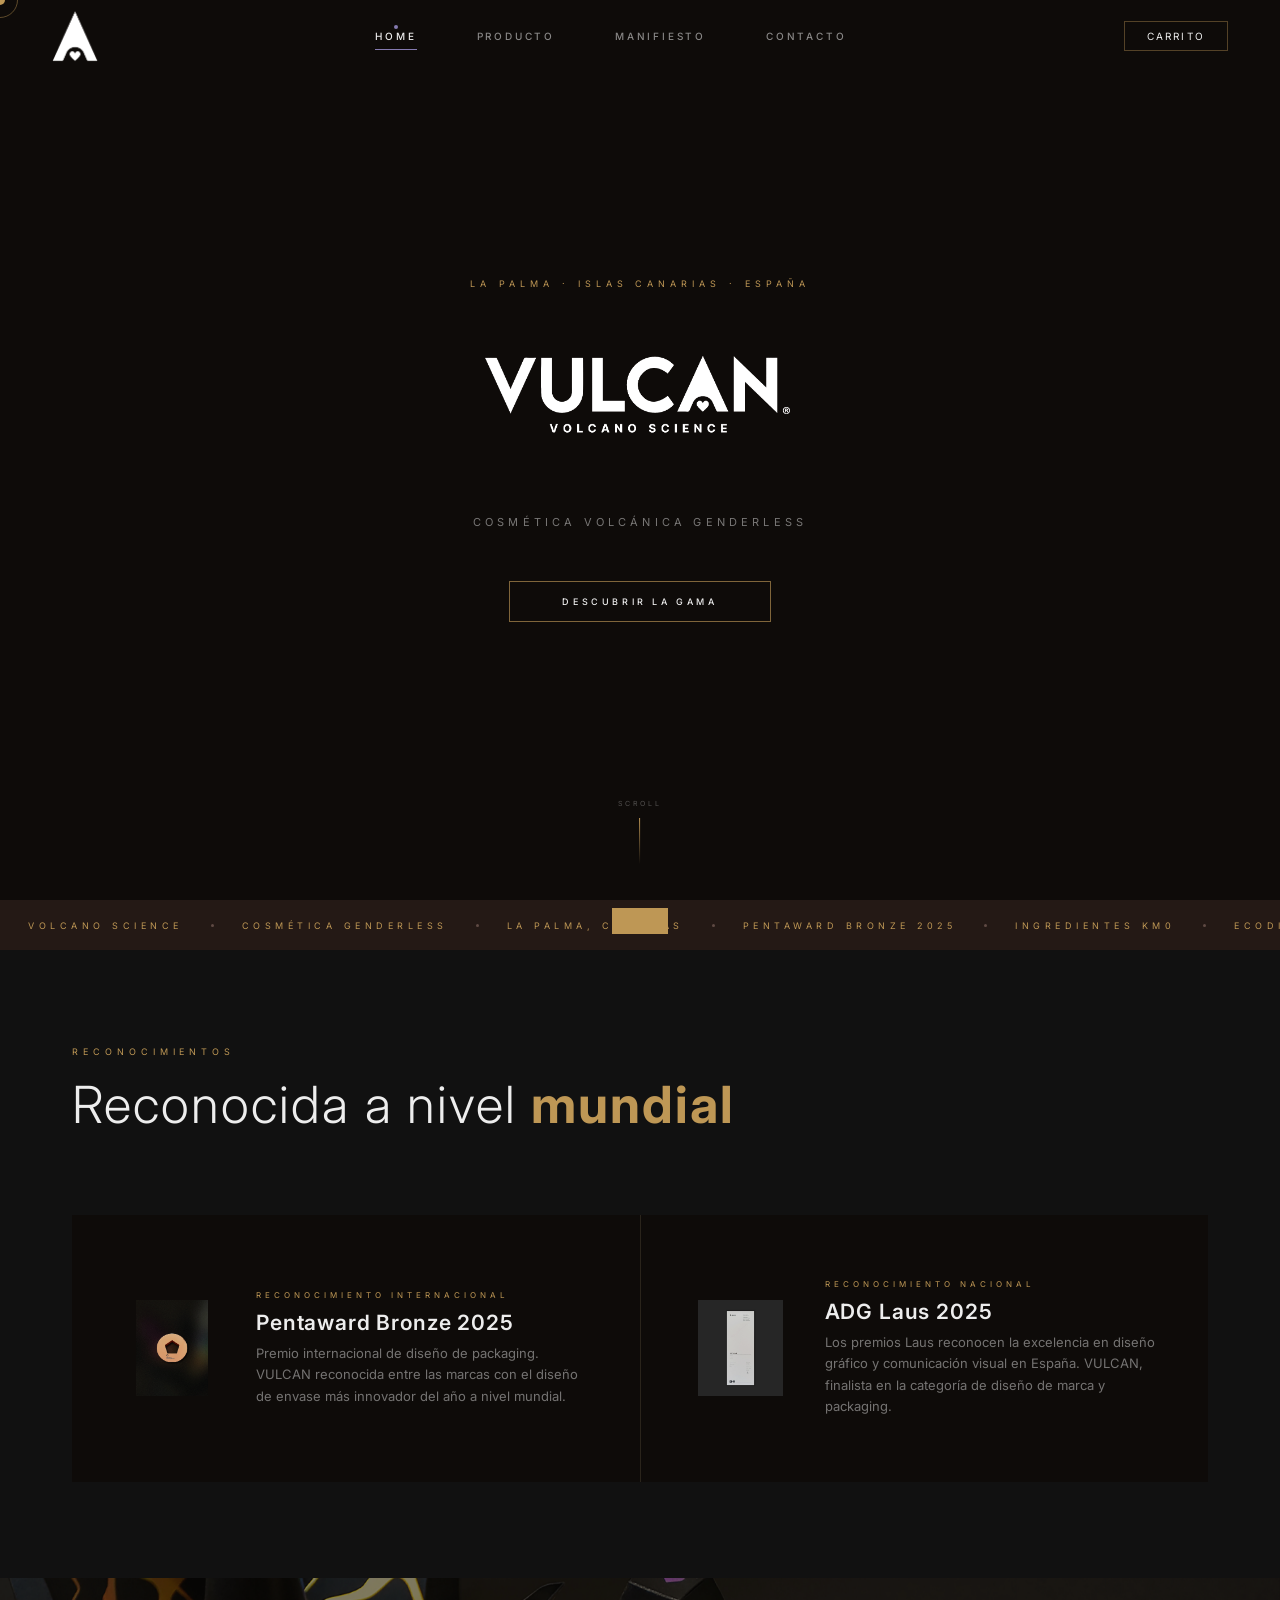
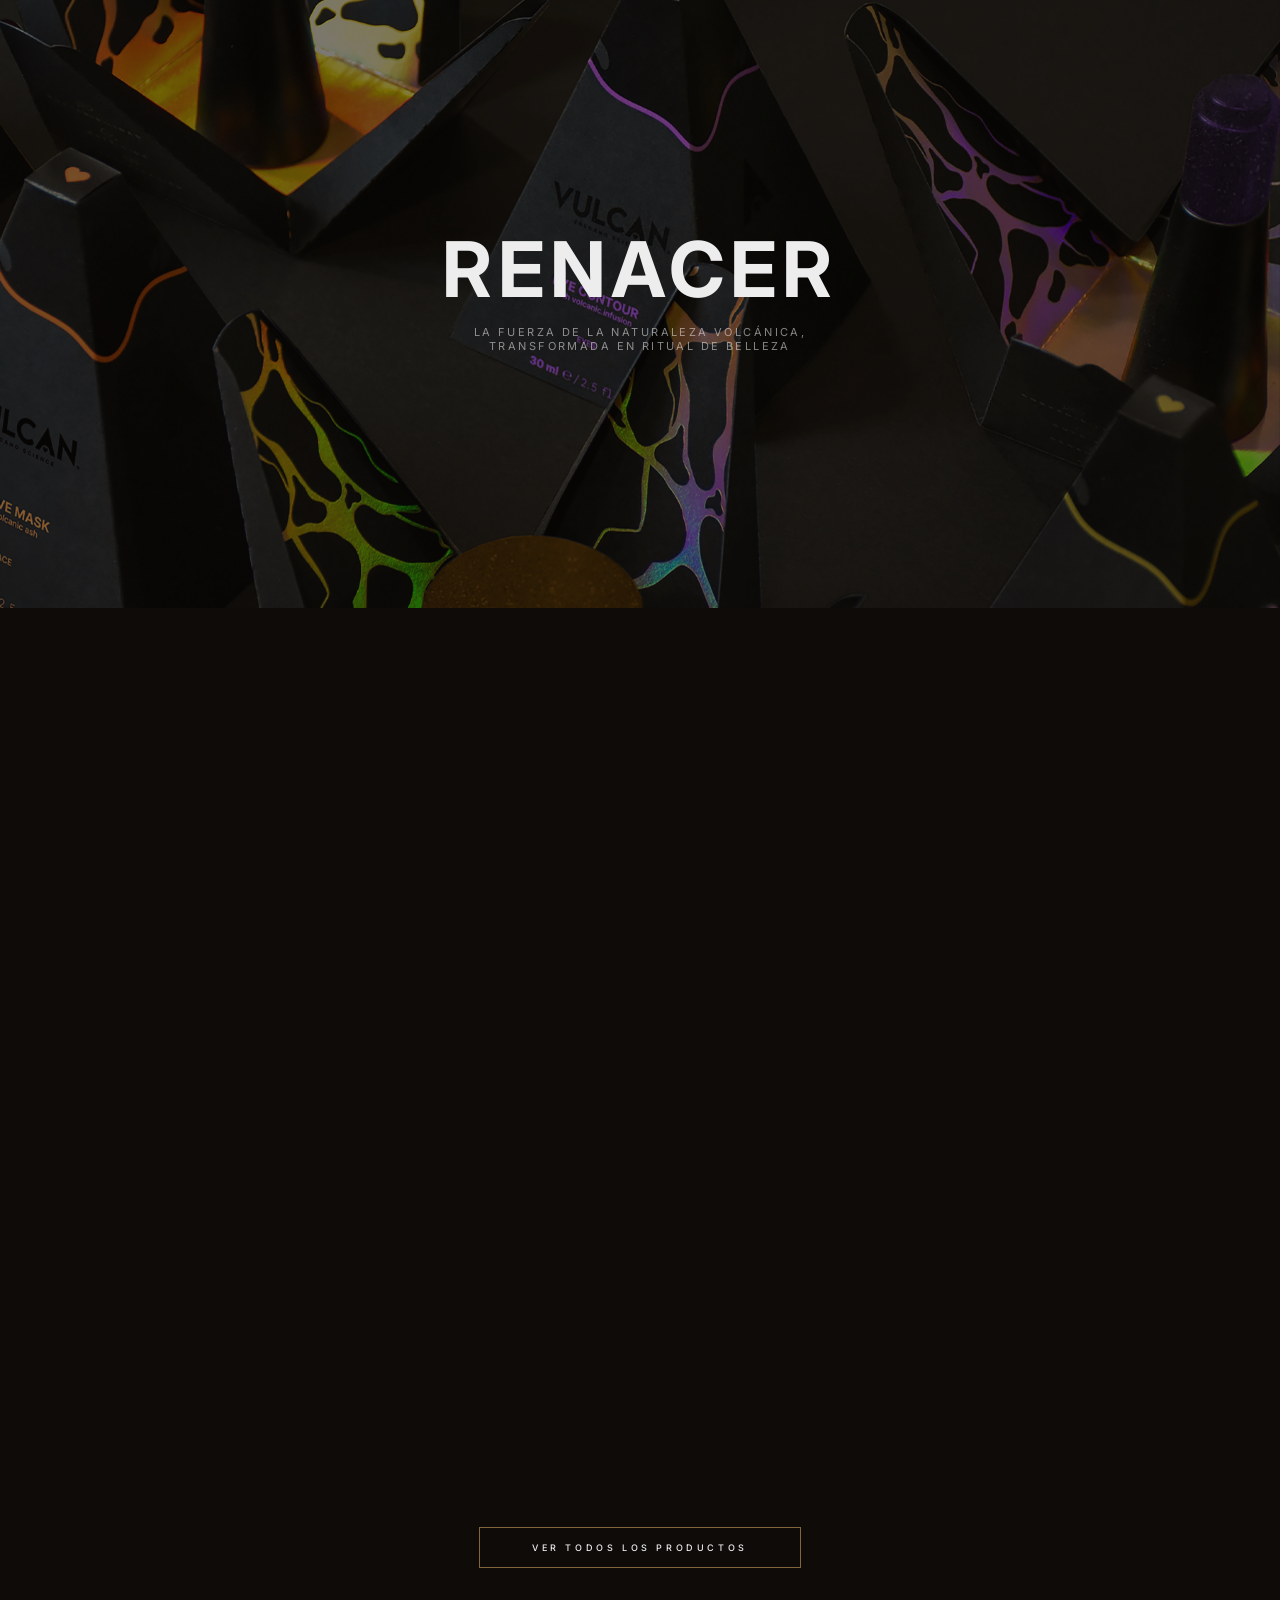
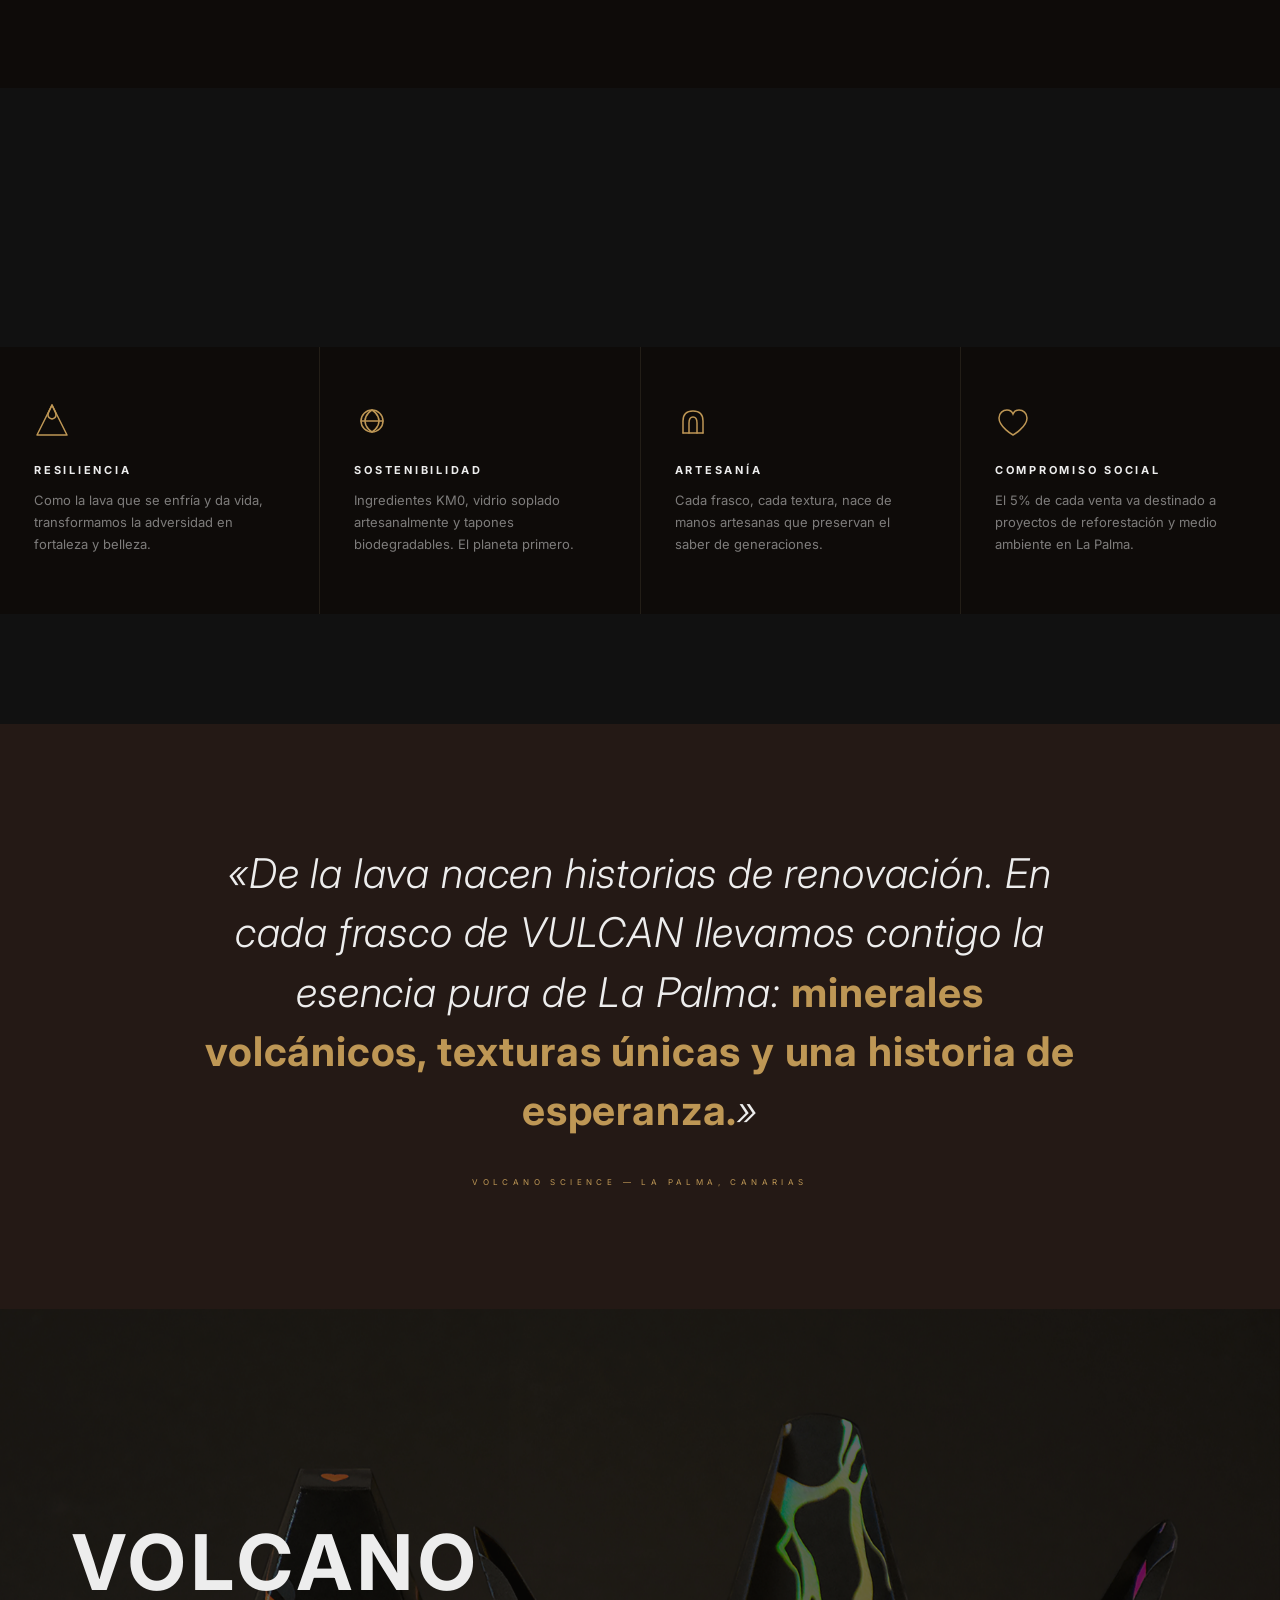
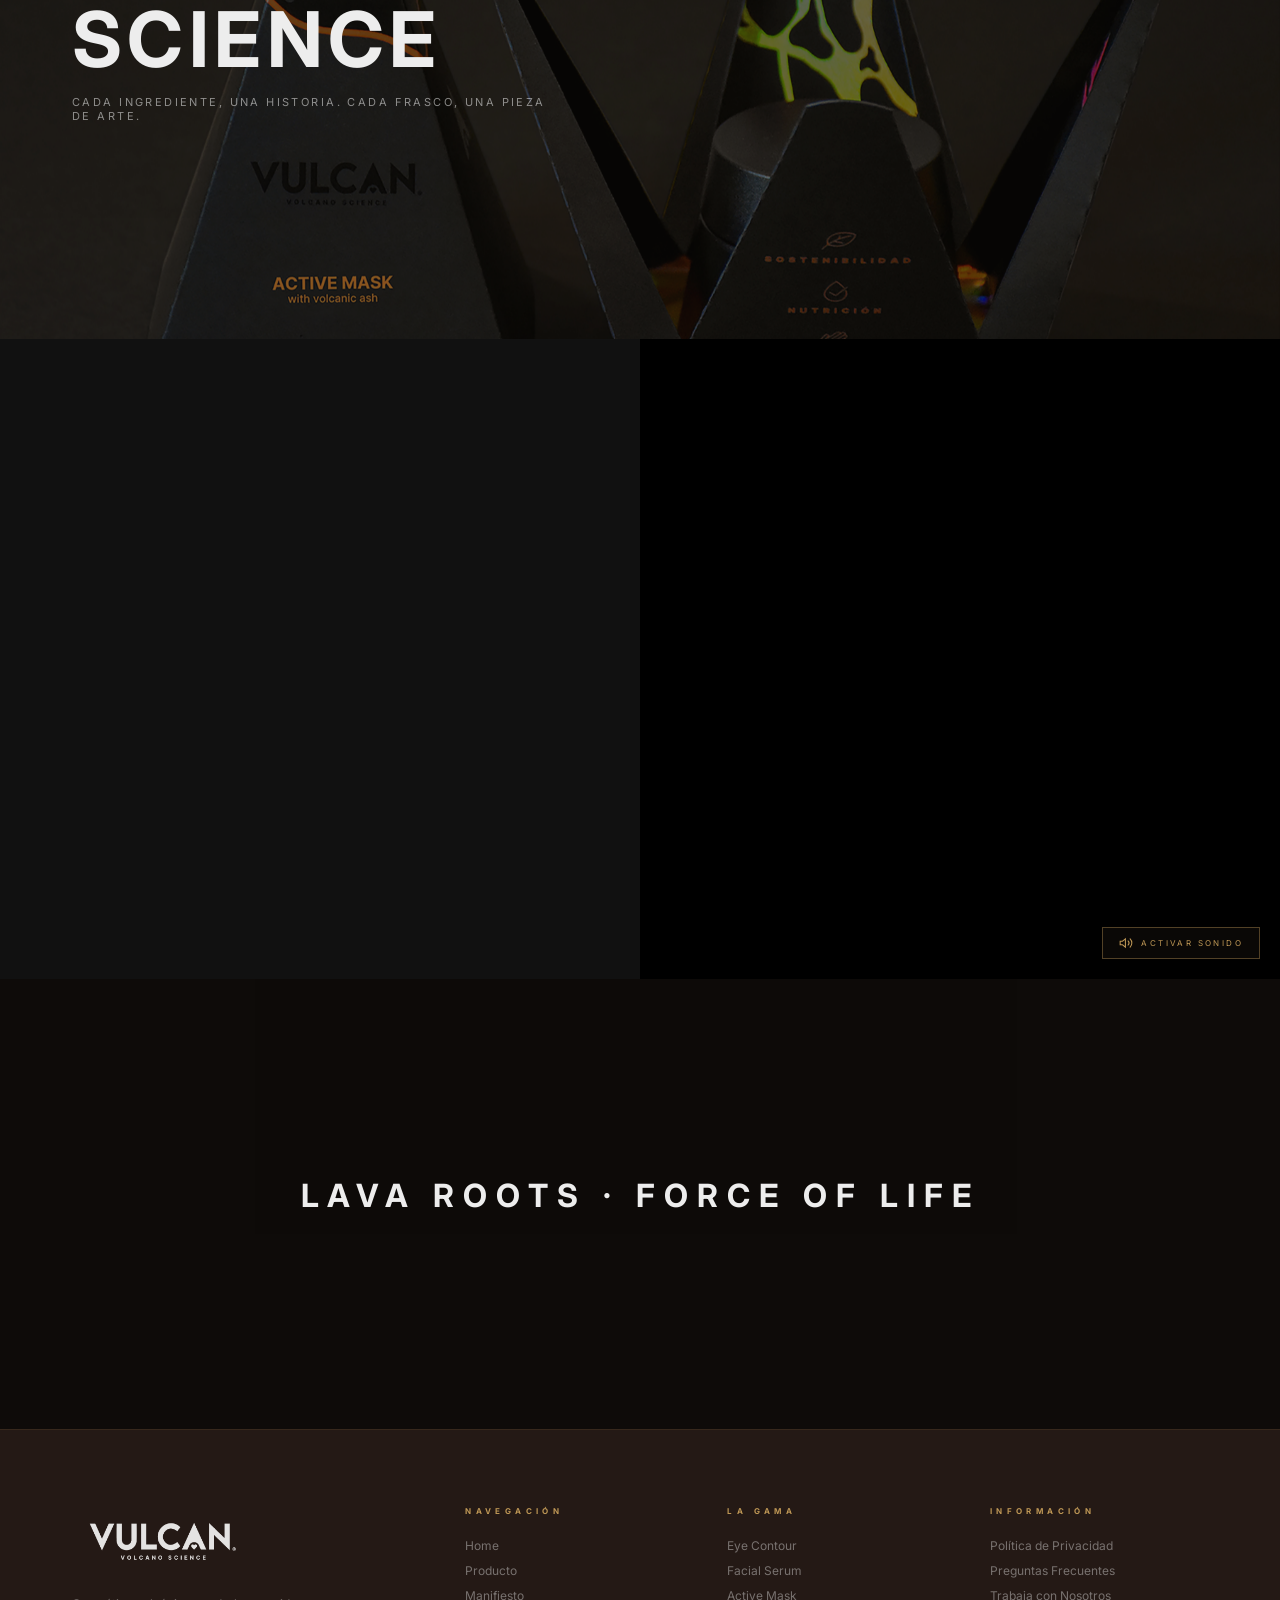
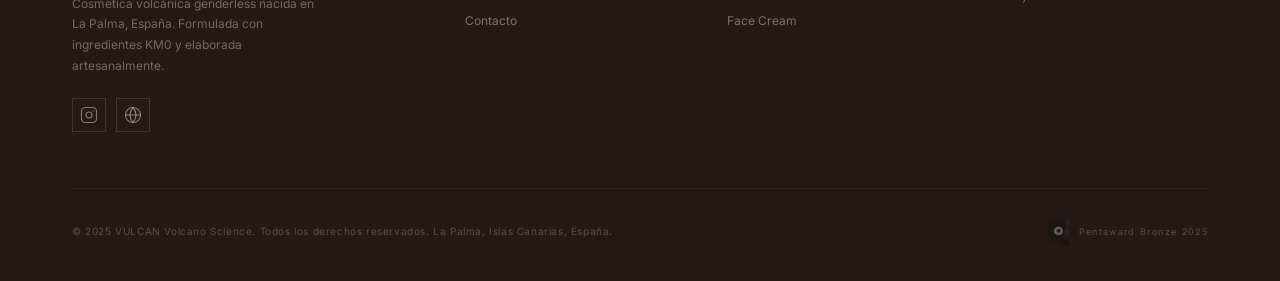
==== commit a6c23a35: "Graphic content improved." ====
--- a/index.html
+++ b/index.html
@@ -54,7 +54,7 @@
 <!-- NAVBAR -->
 <nav id="navbar">
   <a href="#" class="nav-logo" onclick="showPage('home');return false">
-    <img src="assets/images/logo_vulcan.png" alt="VULCAN — Volcano Science">
+    <img src="assets/images/logo_vulcan2.png" alt="VULCAN — Volcano Science">
   </a>
   <ul class="nav-links" id="navLinks">
     <li><a href="#" onclick="showPage('home');return false" data-page="home">Home</a></li>
@@ -353,7 +353,7 @@
 
   <!-- Foto 1: CENITAL ISLA — fixed background -->
   <div class="mani-fixed-img">
-    <div class="bg" style="background-image:url('assets/images/mani-isla.png')"></div>
+    <div class="bg" style="background-image:url('assets/images/mani-isla.webp')"></div>
     <div class="dim"></div>
   </div>
 
@@ -390,8 +390,8 @@
 
   <!-- Foto 3+4: dúo -->
   <div class="mani-duo">
-    <div class="mani-duo-item"><img src="assets/images/mani-arbol.png" alt="VULCAN"></div>
-    <div class="mani-duo-item"><img src="assets/images/mani-liquen.png" alt="VULCAN"></div>
+    <div class="mani-duo-item"><img src="assets/images/mani-arbol.webp" alt="VULCAN"></div>
+    <div class="mani-duo-item"><img src="assets/images/mani-liquen.webp" alt="VULCAN"></div>
   </div>
 
   <section class="mani-body" style="padding-top:0">
@@ -421,7 +421,7 @@
   <!-- Manifiesto parallax -->
   <!-- Foto 2: CENITAL CARRETERA — parallax -->
   <div class="mani-px" data-px>
-    <div class="mani-px-bg" style="background-image:url('assets/images/mani-carretera.png')"></div>
+    <div class="mani-px-bg" style="background-image:url('assets/images/mani-carretera.webp')"></div>
     <div class="mani-px-dim"></div>
     <blockquote>&laquo;Somos la dualidad<br>hecha belleza.<br>Somos VULCAN.&raquo;</blockquote>
   </div>
@@ -442,7 +442,7 @@
 
     <!-- Foto 2: OPERARIO DESCONTAMINACIÓN — fixed background -->
     <div class="mani-fixed-img">
-      <div class="bg" style="background-image:url('assets/images/mani-imagen1.png')"></div>
+      <div class="bg" style="background-image:url('assets/images/mani-imagen1.webp')"></div>
       <div class="dim"></div>
     </div>
 
@@ -625,7 +625,7 @@
     <div class="footer-main">
       <div class="footer-brand">
         <div class="footer-brand-logo" style="margin-bottom:12px">
-          <img src="assets/images/logo_vulcan2.png" alt="VULCAN Volcano Science" style="height:56px;width:auto;filter:brightness(0) invert(1);opacity:.88">
+          <img src="assets/images/logo_vulcan.png" alt="VULCAN Volcano Science" style="height:76px;width:auto;filter:brightness(0) invert(1);opacity:.88">
         </div>
         <p>Cosm&eacute;tica volc&aacute;nica genderless nacida en La Palma, Espa&ntilde;a. Formulada con ingredientes KM0 y elaborada artesanalmente.</p>
         <div class="footer-social">
--- a/style.css
+++ b/style.css
@@ -35,7 +35,7 @@
 nav.scrolled{background:rgba(14,11,9,.9);backdrop-filter:blur(18px);border-bottom:1px solid rgba(190,151,85,.08)}
 
 .nav-logo{display:flex;align-items:center;text-decoration:none}
-.nav-logo img{height:52px;width:auto;display:block;filter:brightness(1);transform: translateY(5px);}
+.nav-logo img{height:52px;width:auto;display:block;filter:brightness(1);}
 
 .nav-links{display:flex;gap:28px;list-style:none}
 .nav-links a{
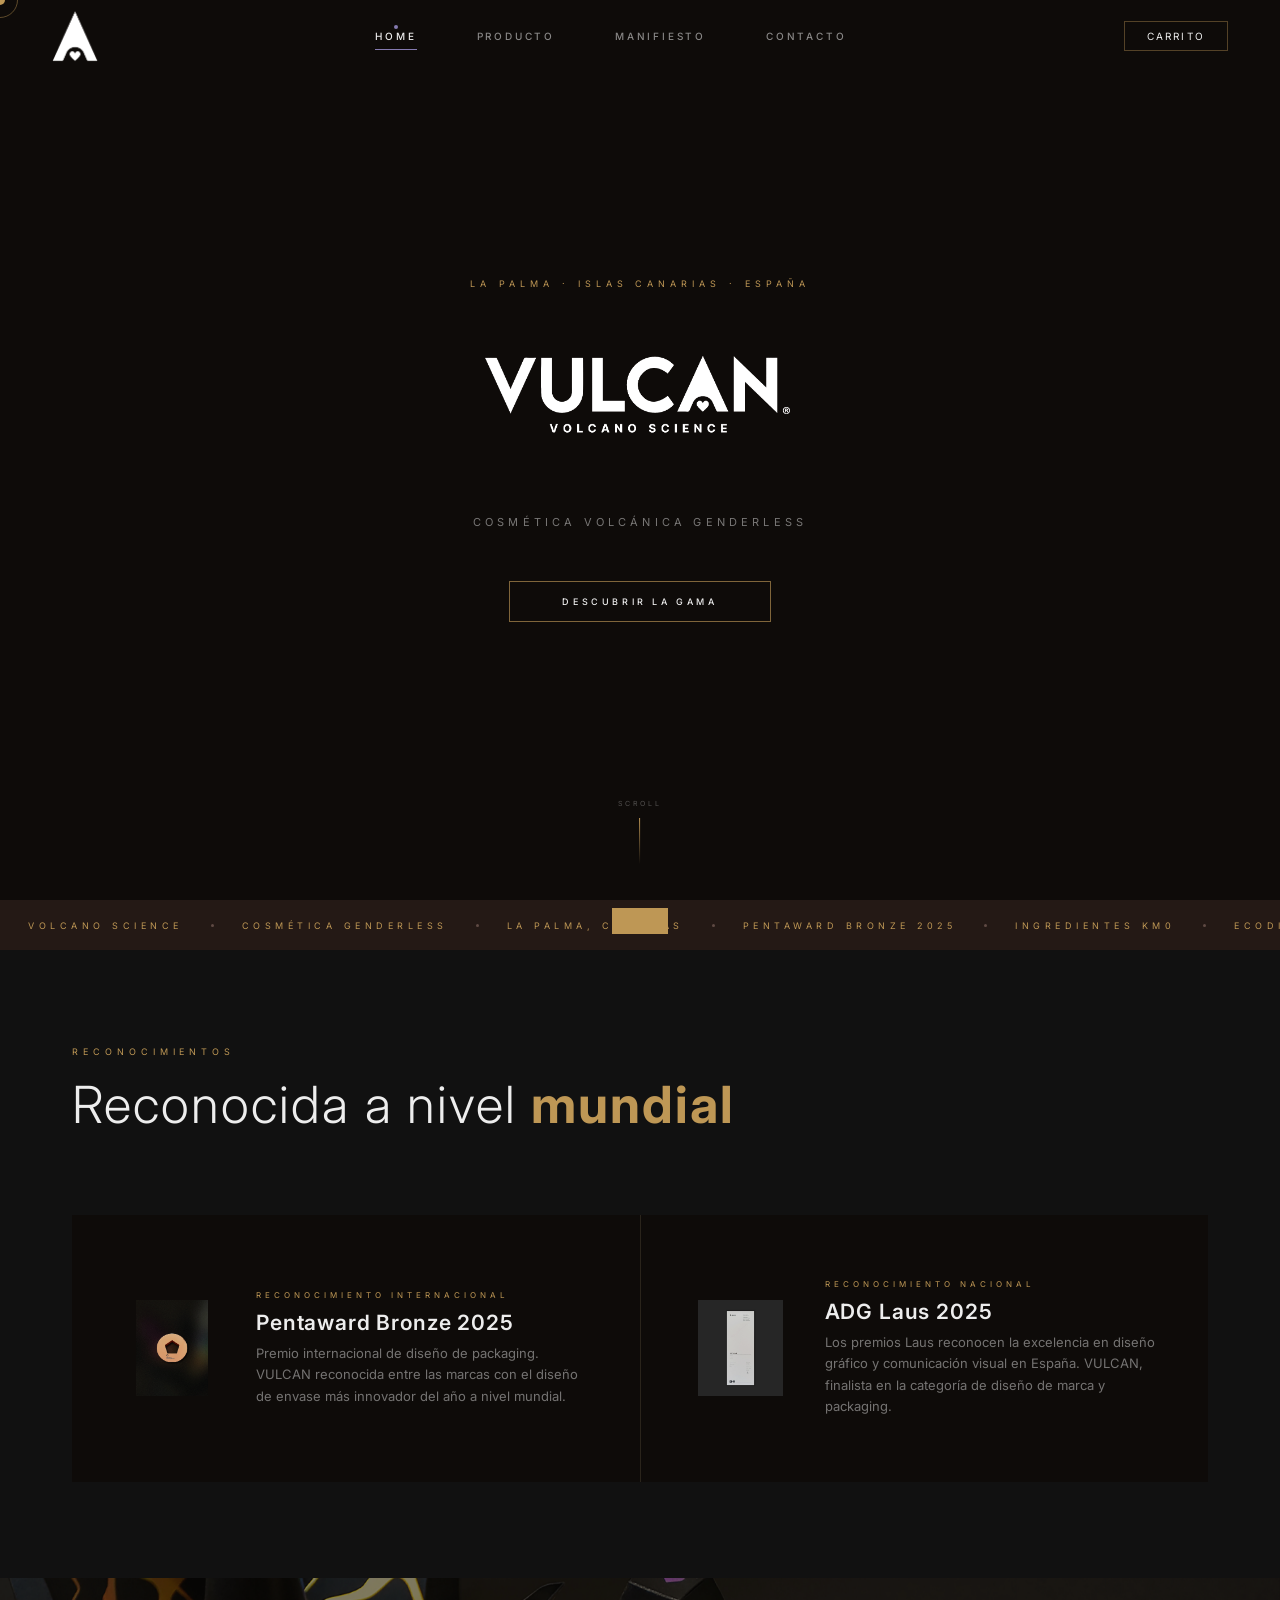
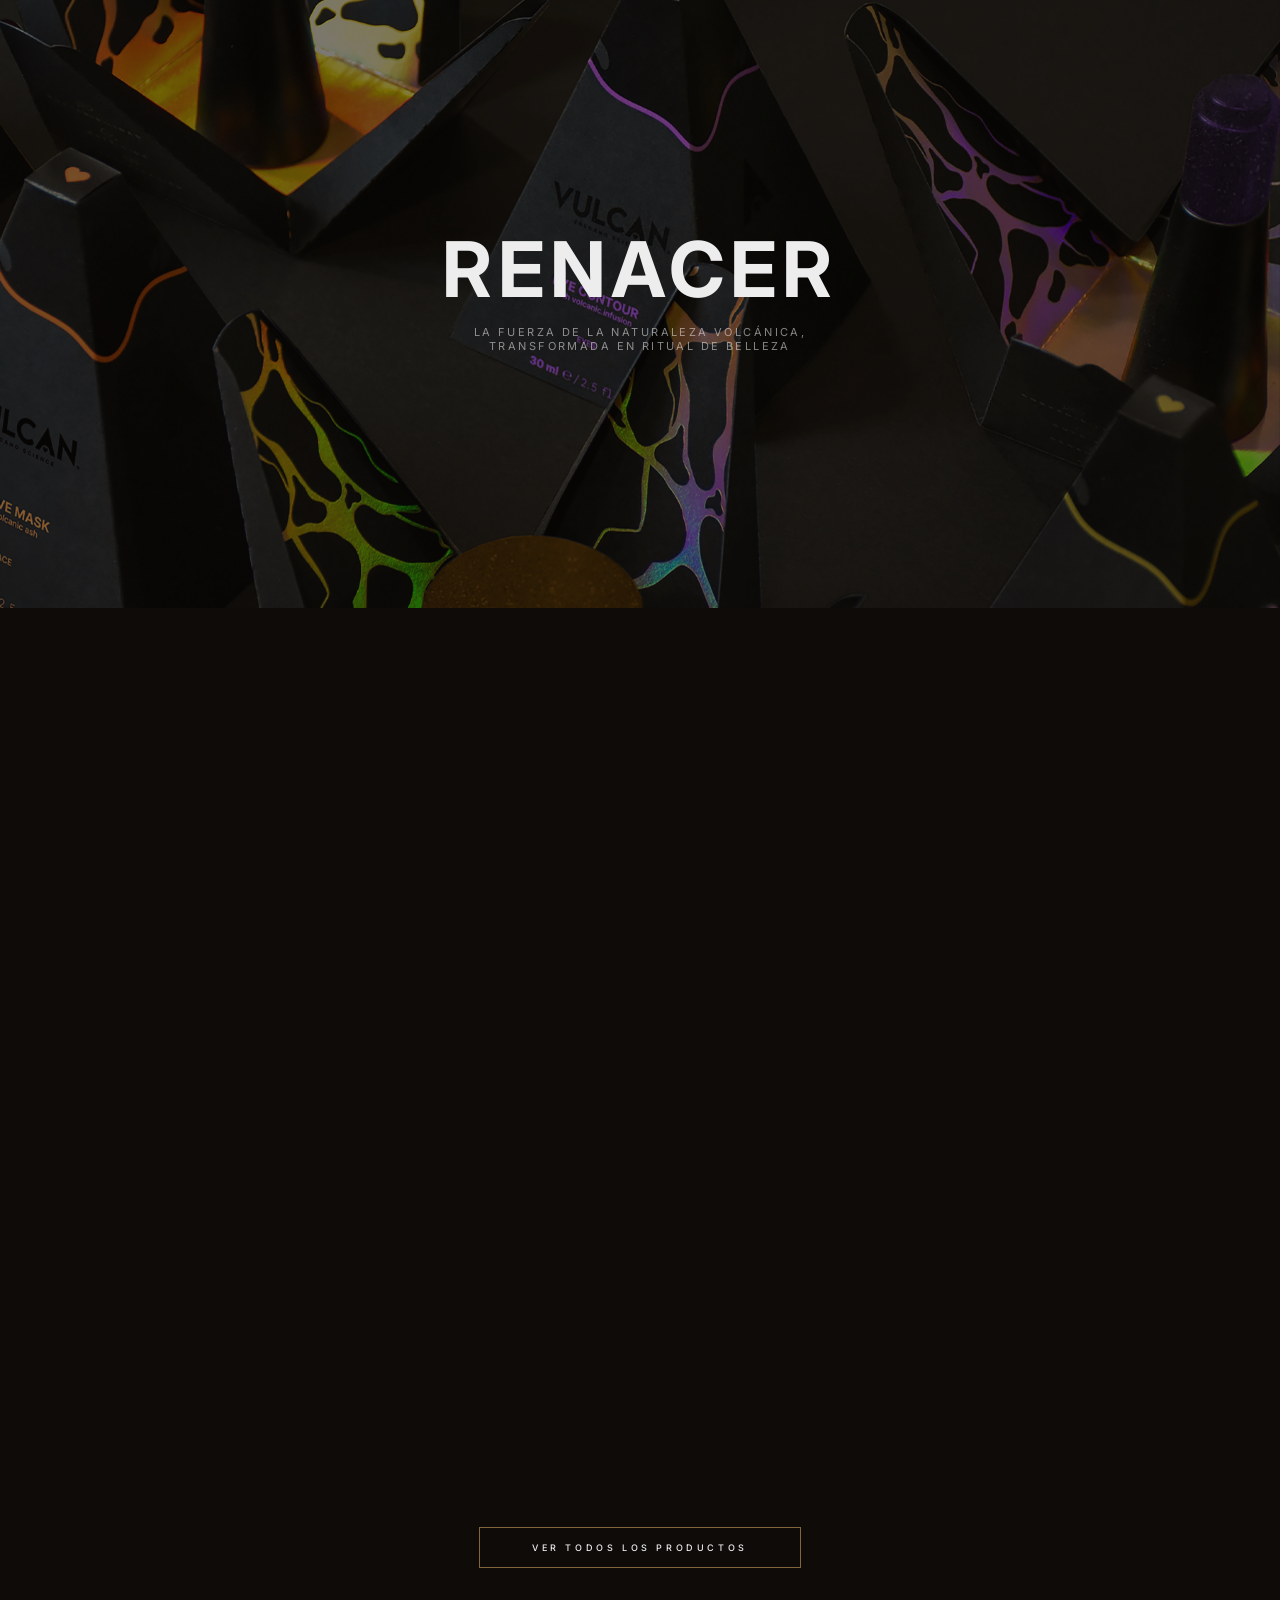
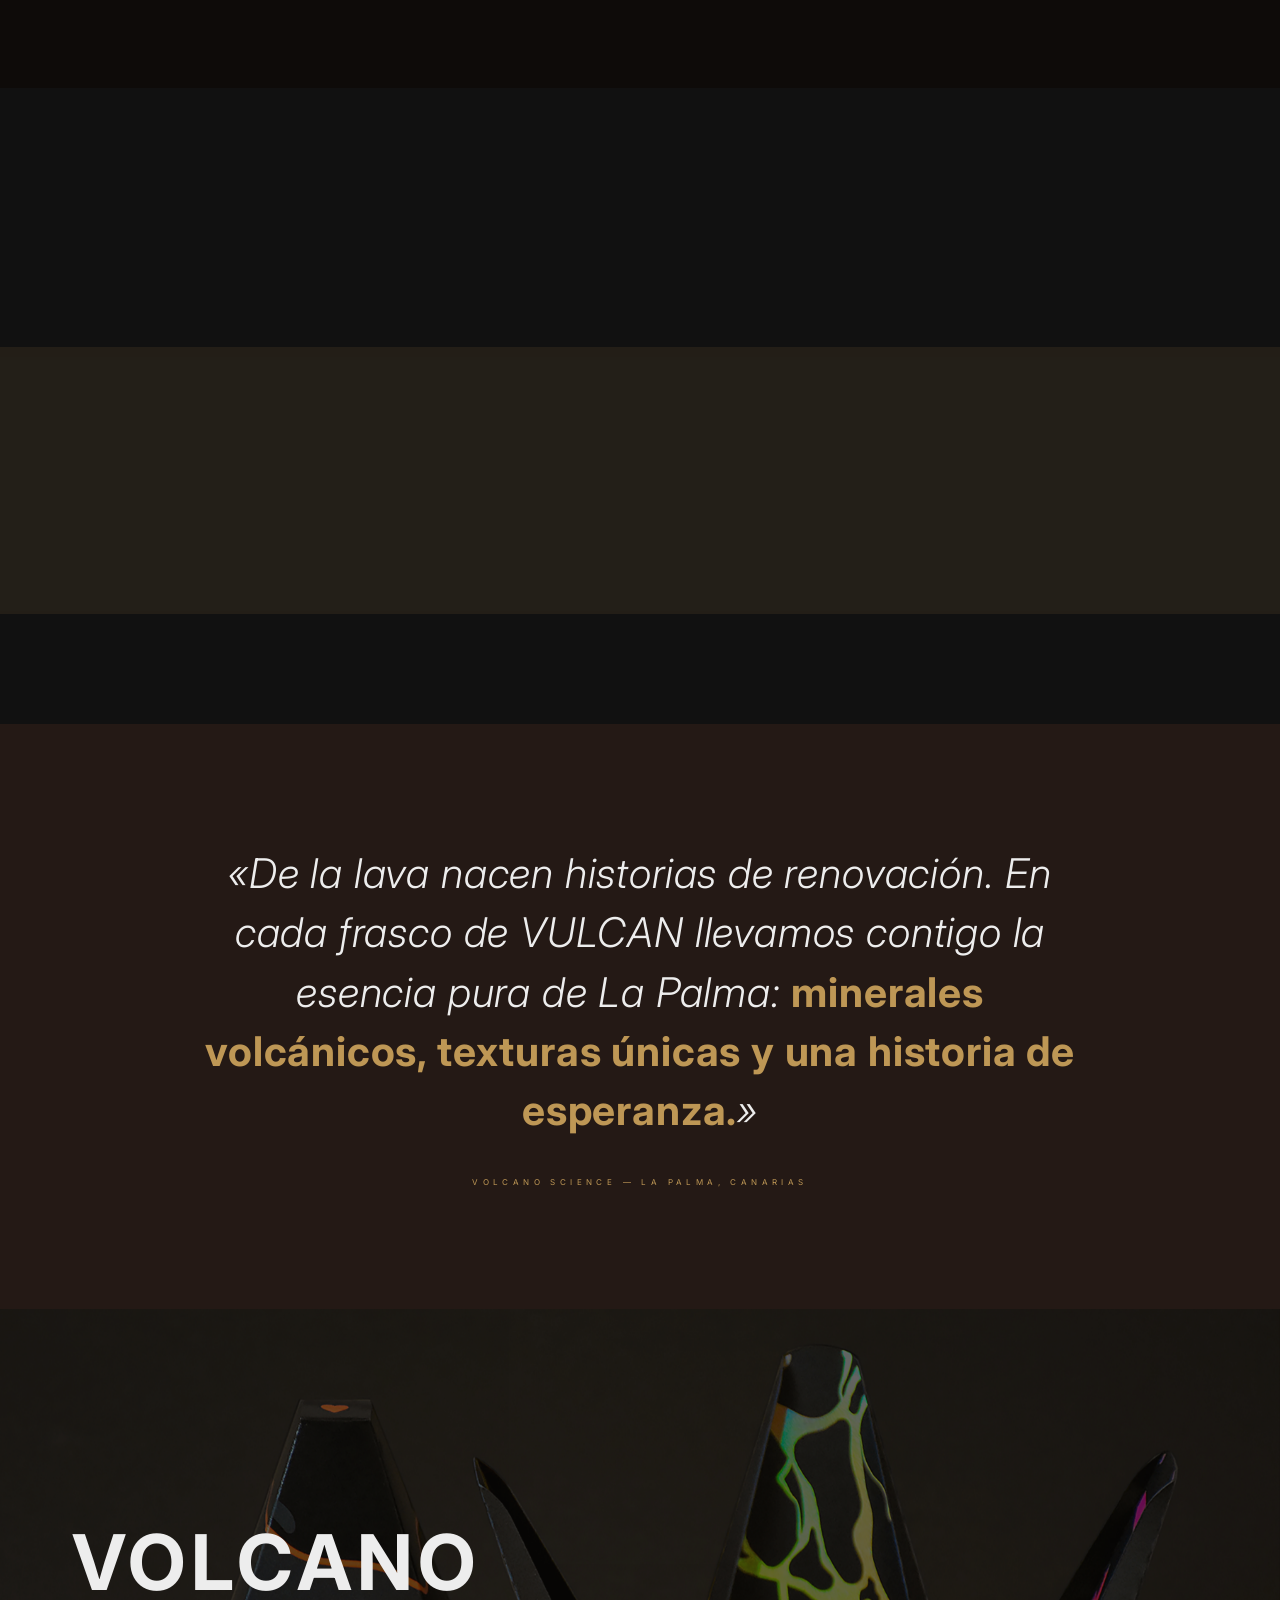
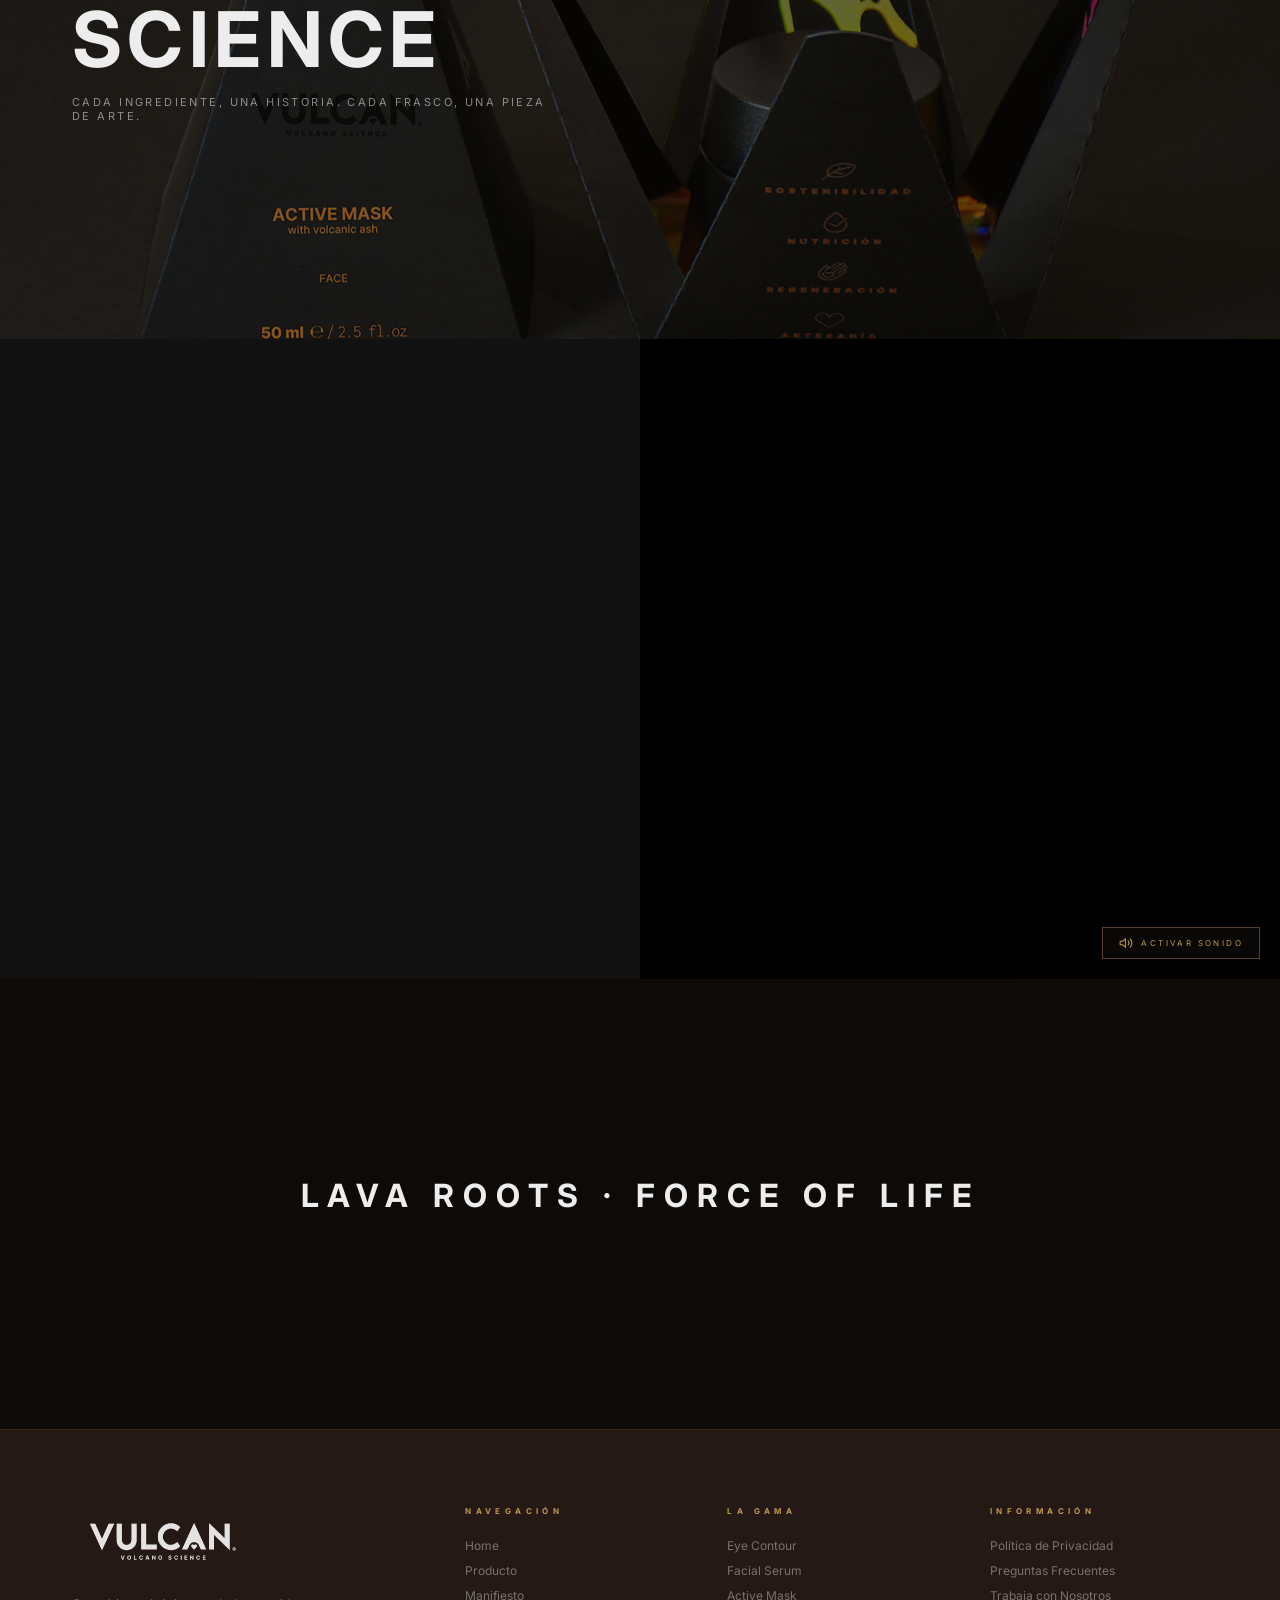
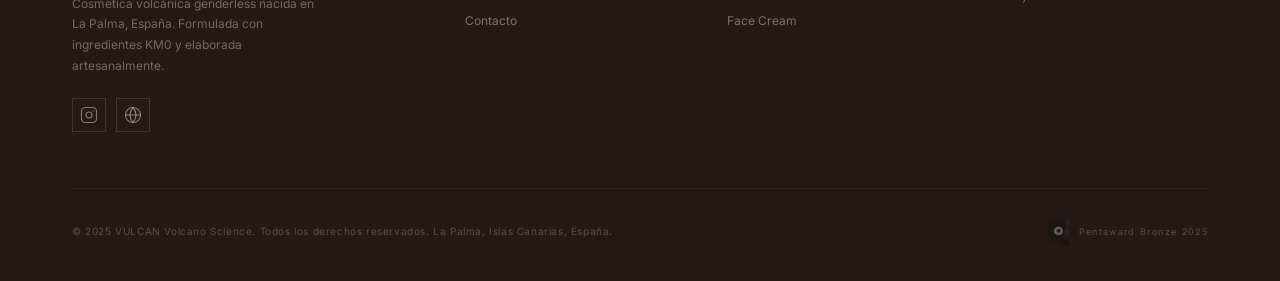
==== commit a1b03d37: "Form submit improved." ====
--- a/index.html
+++ b/index.html
@@ -496,7 +496,7 @@
       <div class="reveal-r">
         <div class="cform">
           <form id="contactForm" onsubmit="submitForm(event)">
-            <input type="hidden" name="access_key" value="438331">
+            <input type="hidden" name="access_key" value="d9a8637a-b12f-4bdf-9cc6-621ef8bc38e1">
             <input type="hidden" name="subject" value="Nuevo mensaje de contacto — VULCAN Volcano Science">
             <input type="hidden" name="from_name" value="Web VULCAN">
             <div class="form-row">
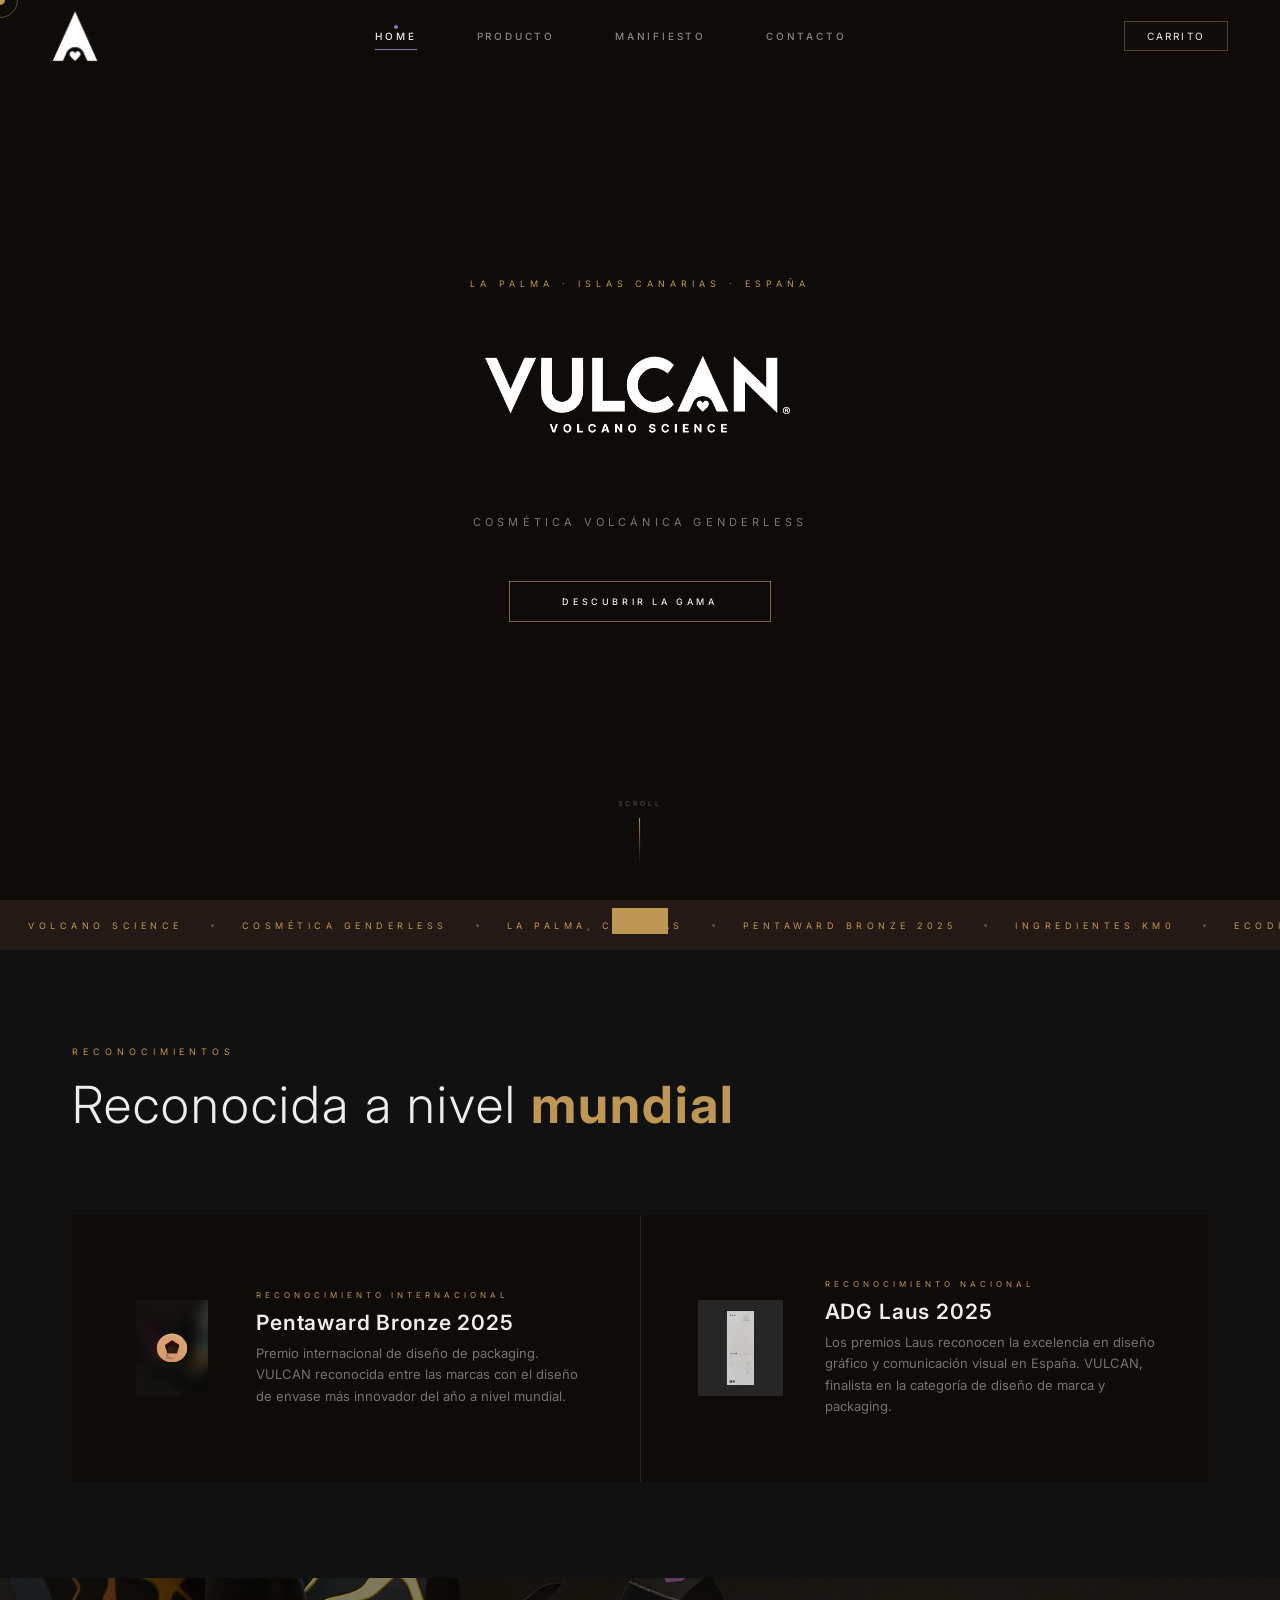
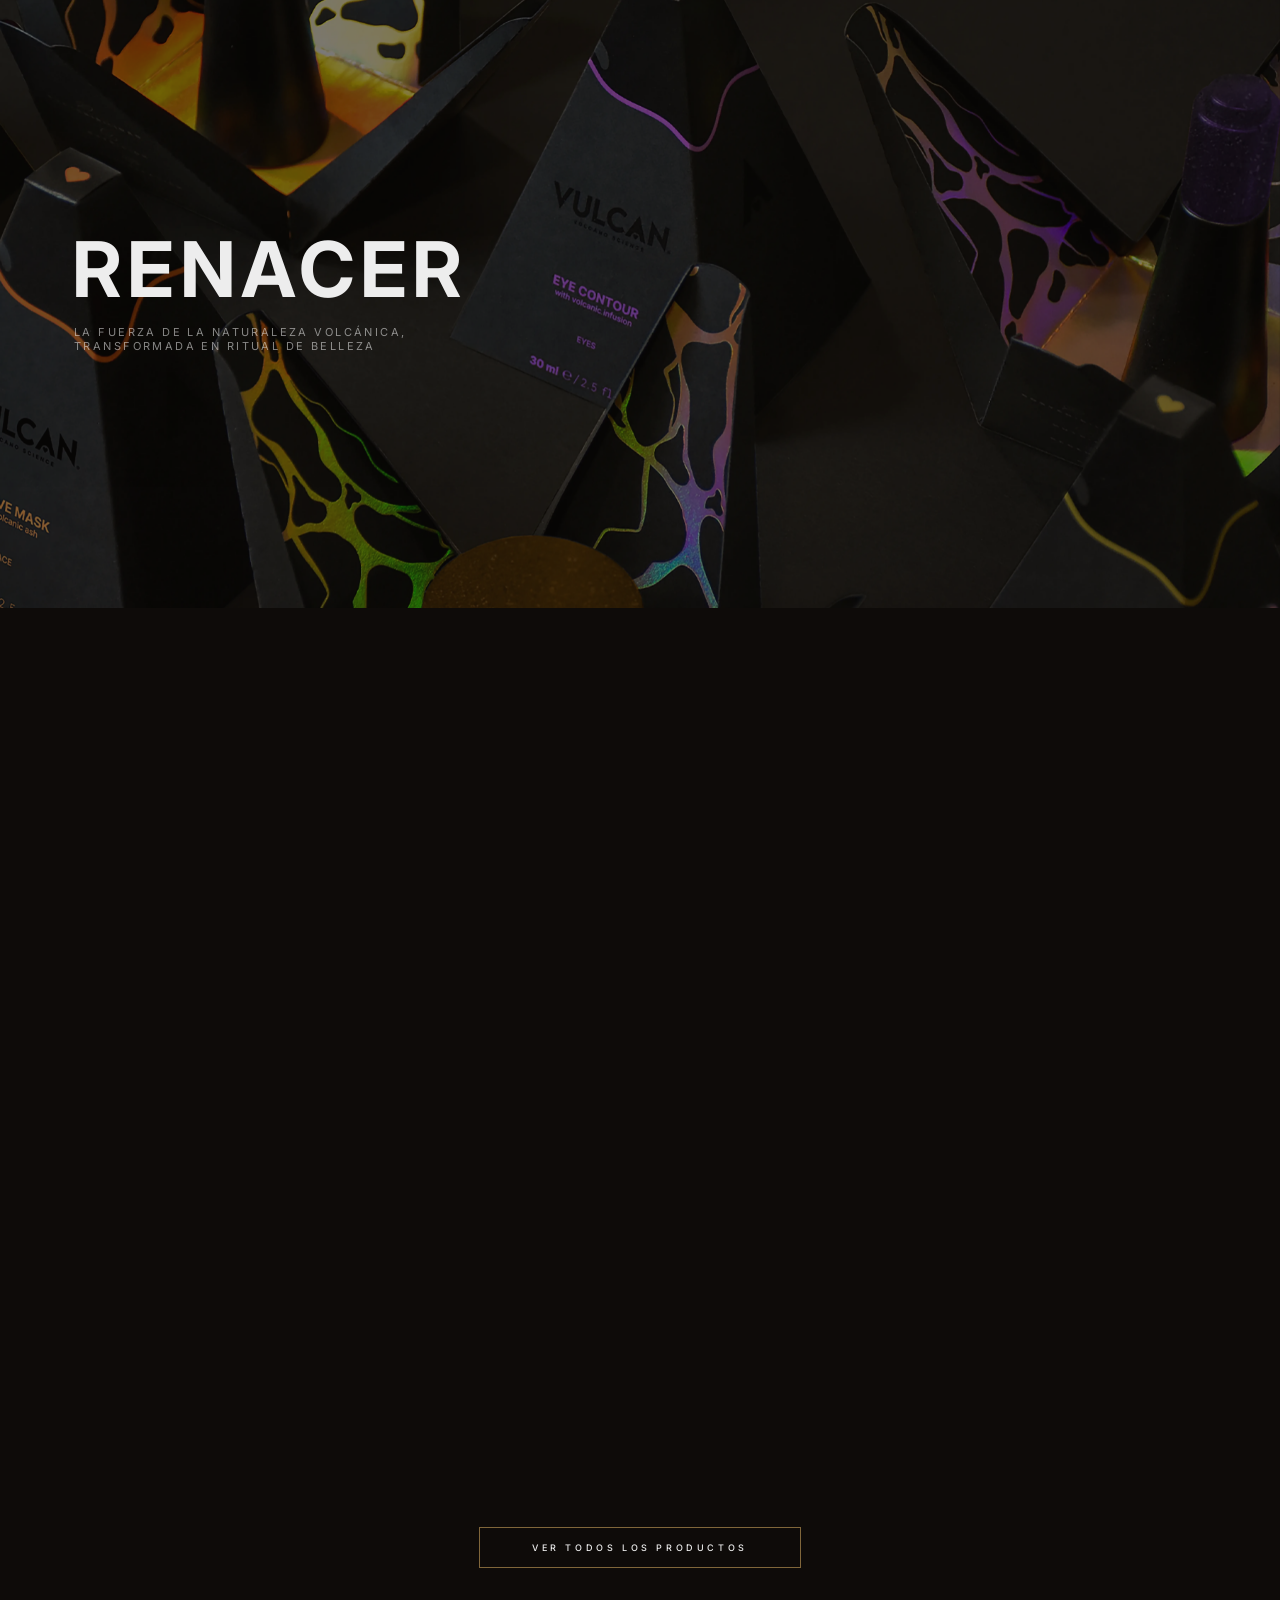
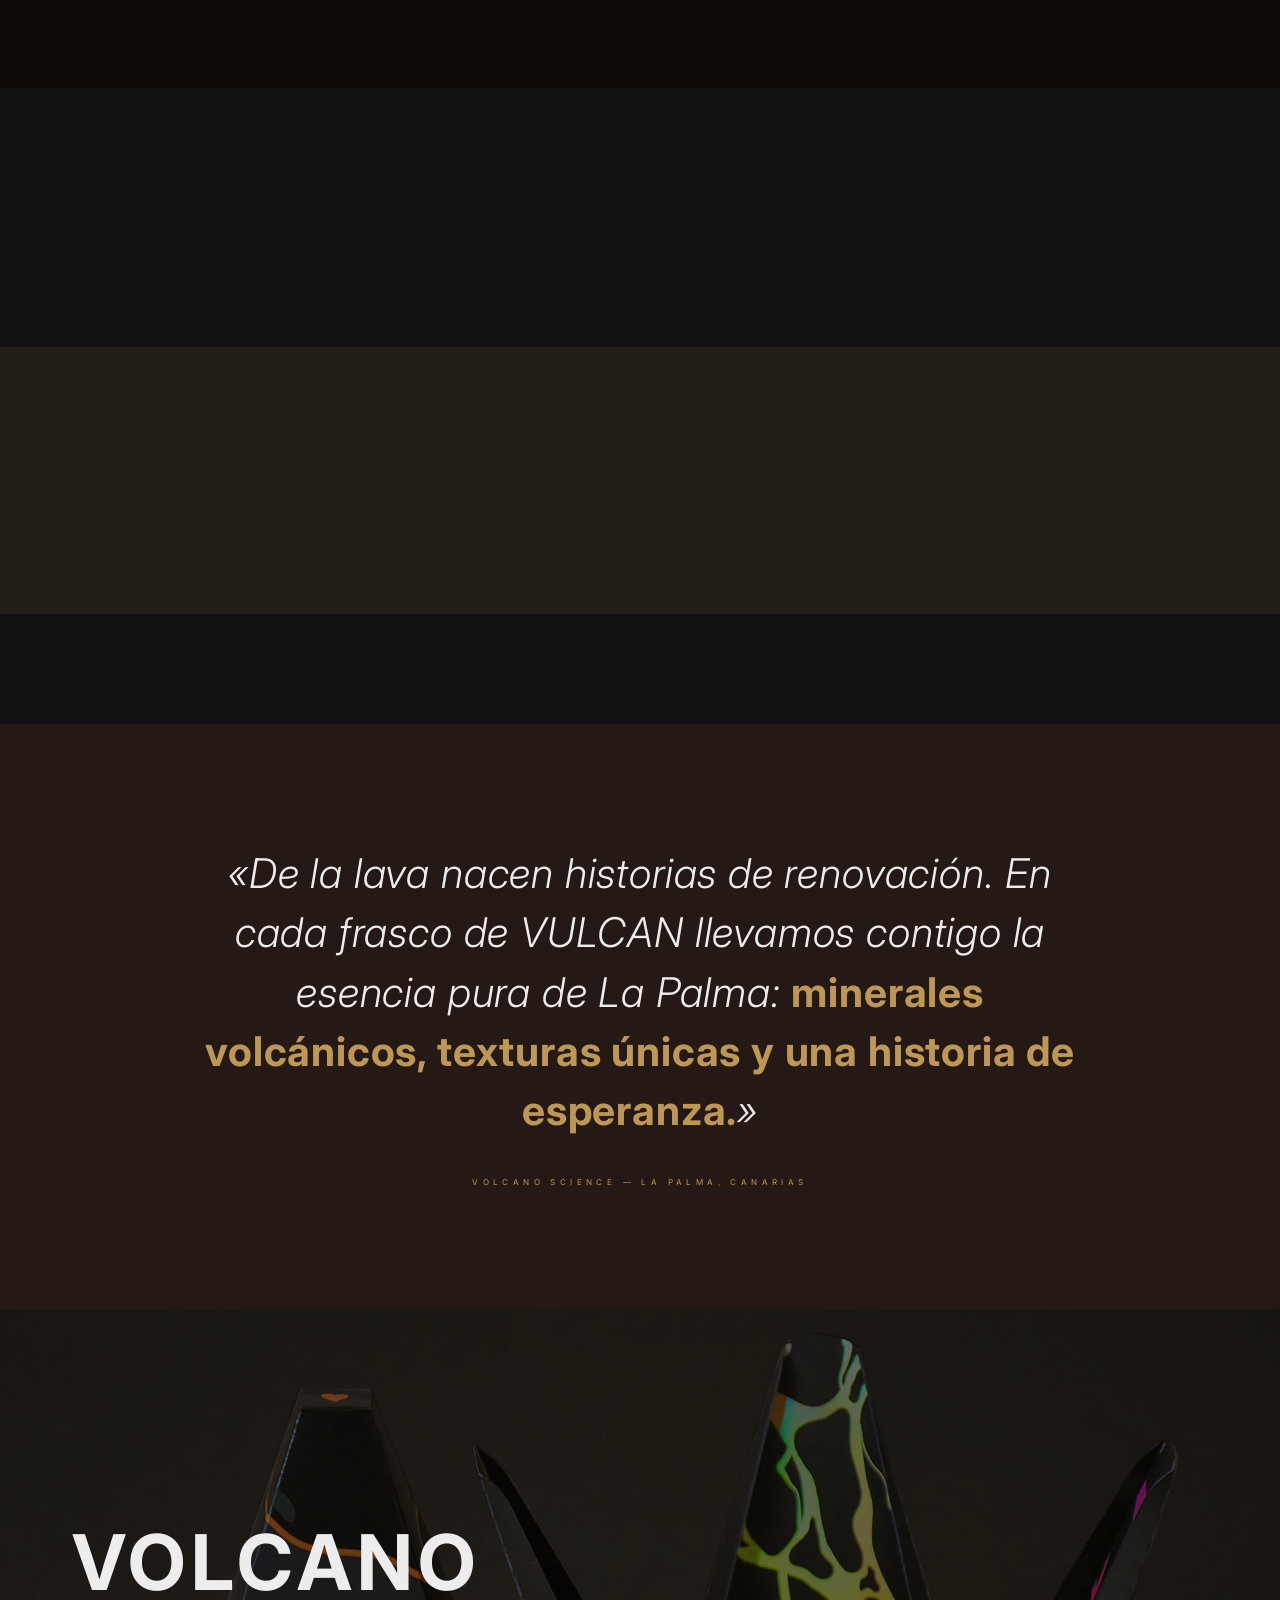
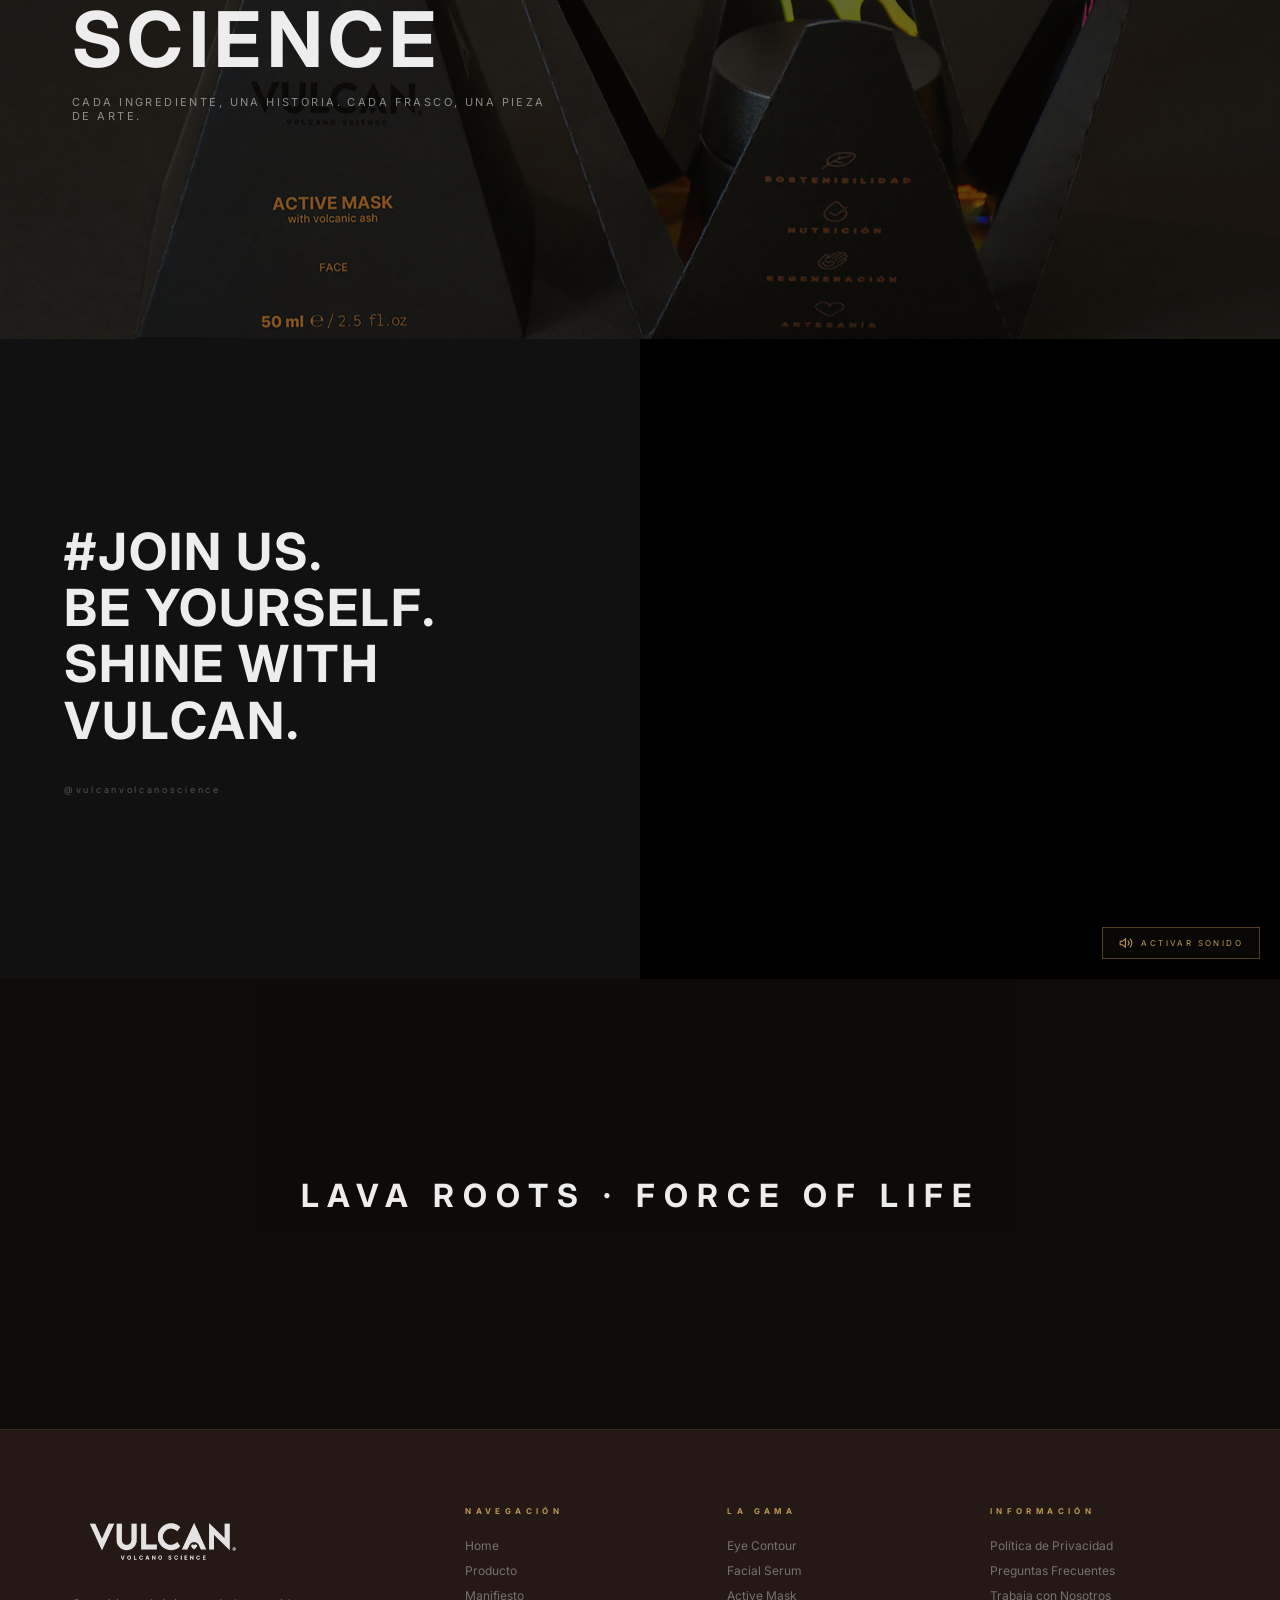
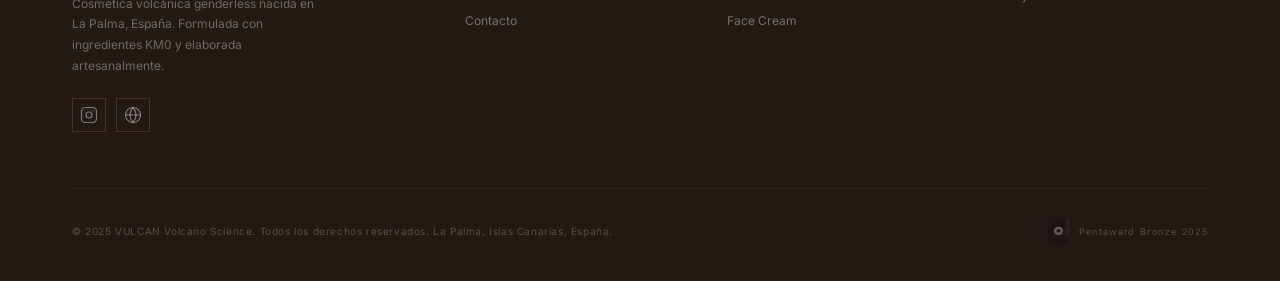
==== commit b20d6175: "Text align improved." ====
--- a/index.html
+++ b/index.html
@@ -160,9 +160,9 @@
   <div class="parallax-block" data-px>
     <div class="px-bg" style="background-image:url('assets/images/wow.webp')"></div>
     <div class="px-dim"></div>
-    <div class="px-content">
+    <div class="px-content" style="text-align:left;max-width:1240px;width:100%;padding:0 52px;margin:0 auto;">
       <h2>RENACER</h2>
-      <p>La fuerza de la naturaleza volc&aacute;nica,<br>transformada en ritual de belleza</p>
+      <p style="text-align:left;max-width:1240px;width:100%;padding:0 52px;margin:0 auto;transform: translateX(-50px);">La fuerza de la naturaleza volc&aacute;nica,<br>transformada en ritual de belleza</p>
     </div>
   </div>
 
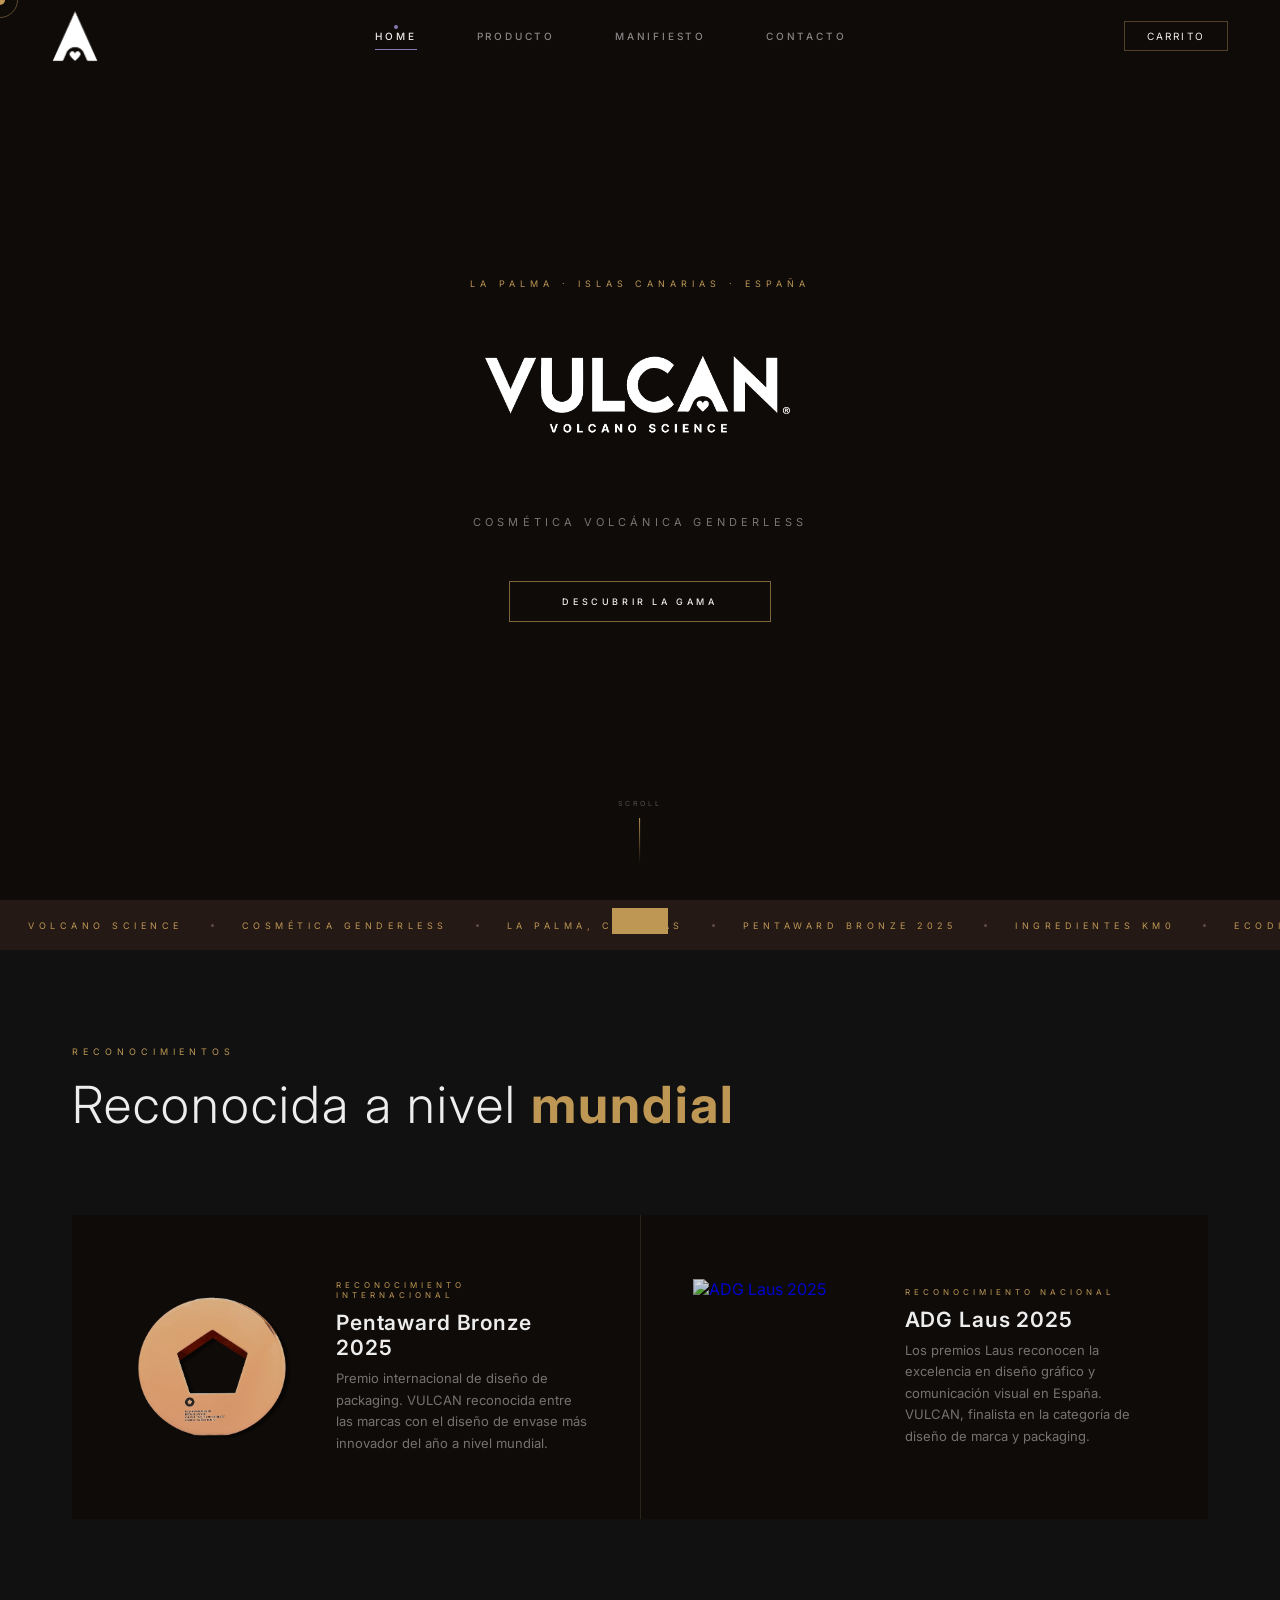
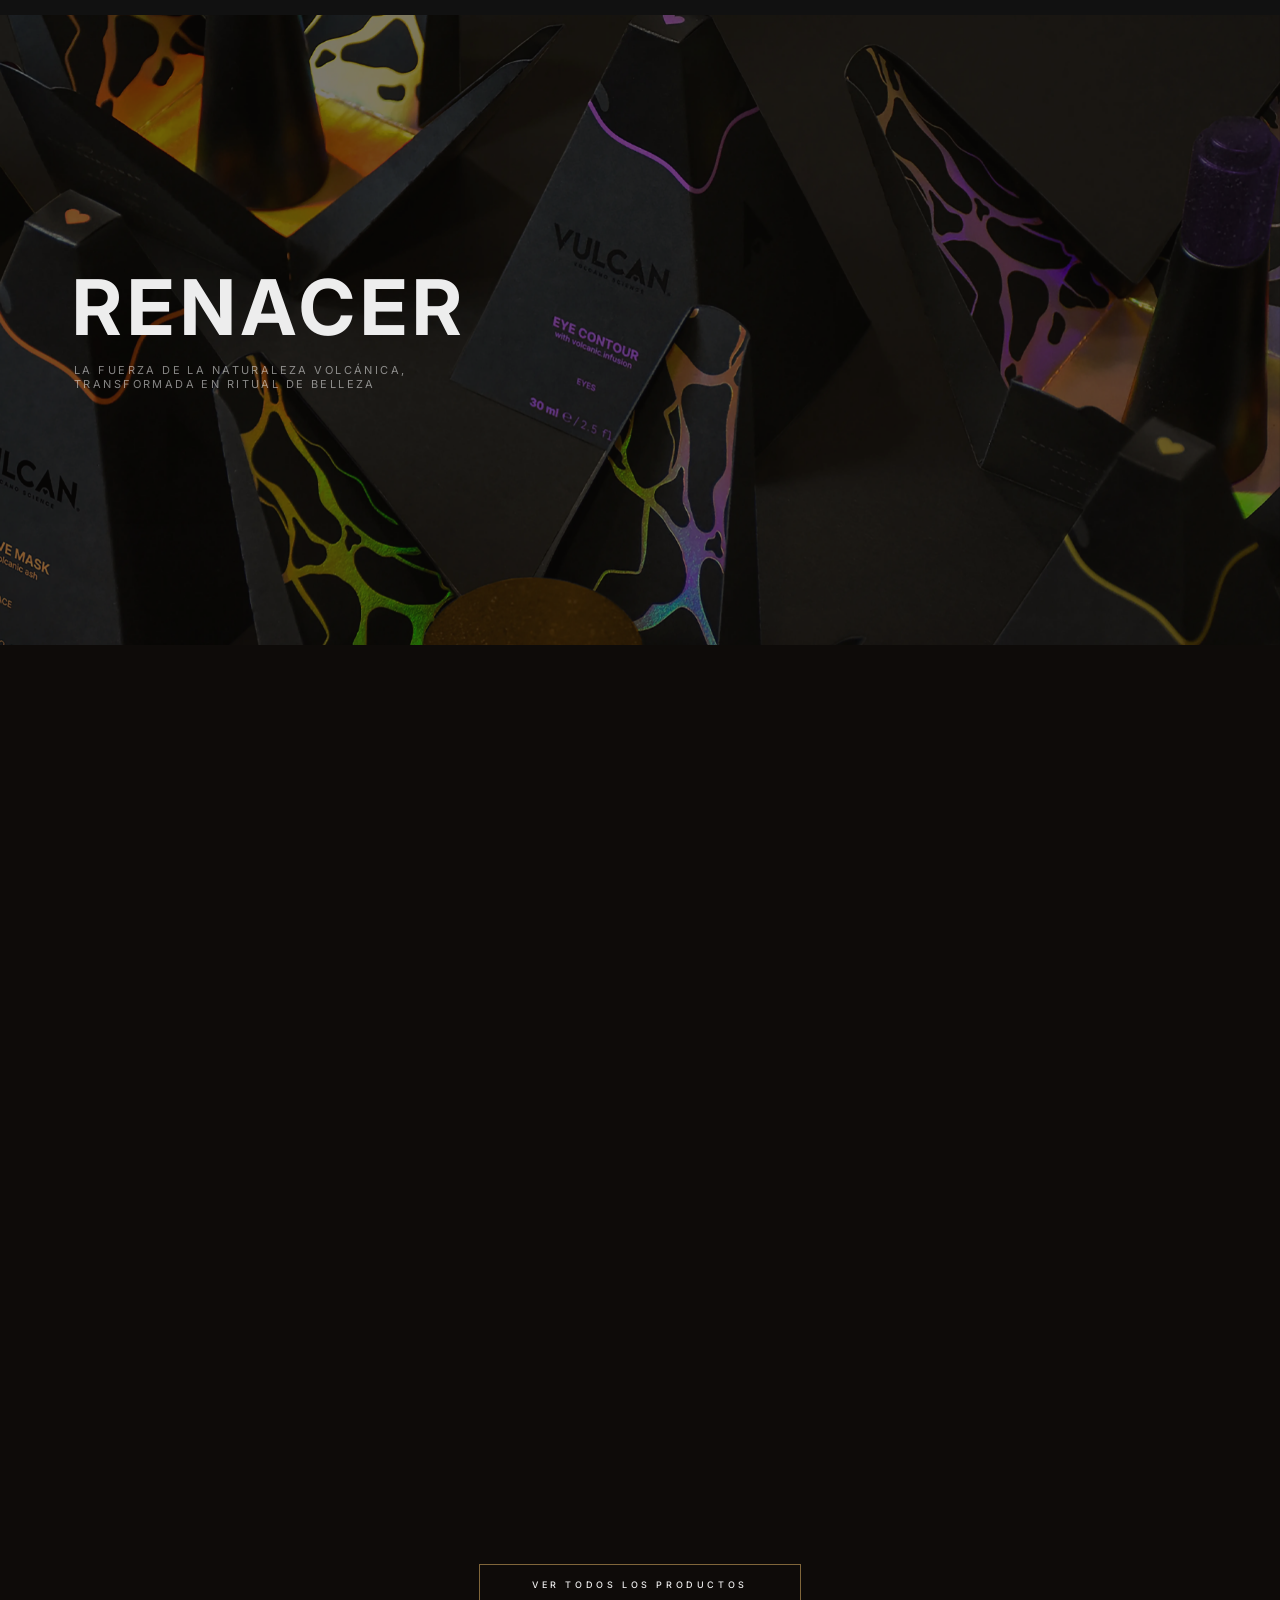
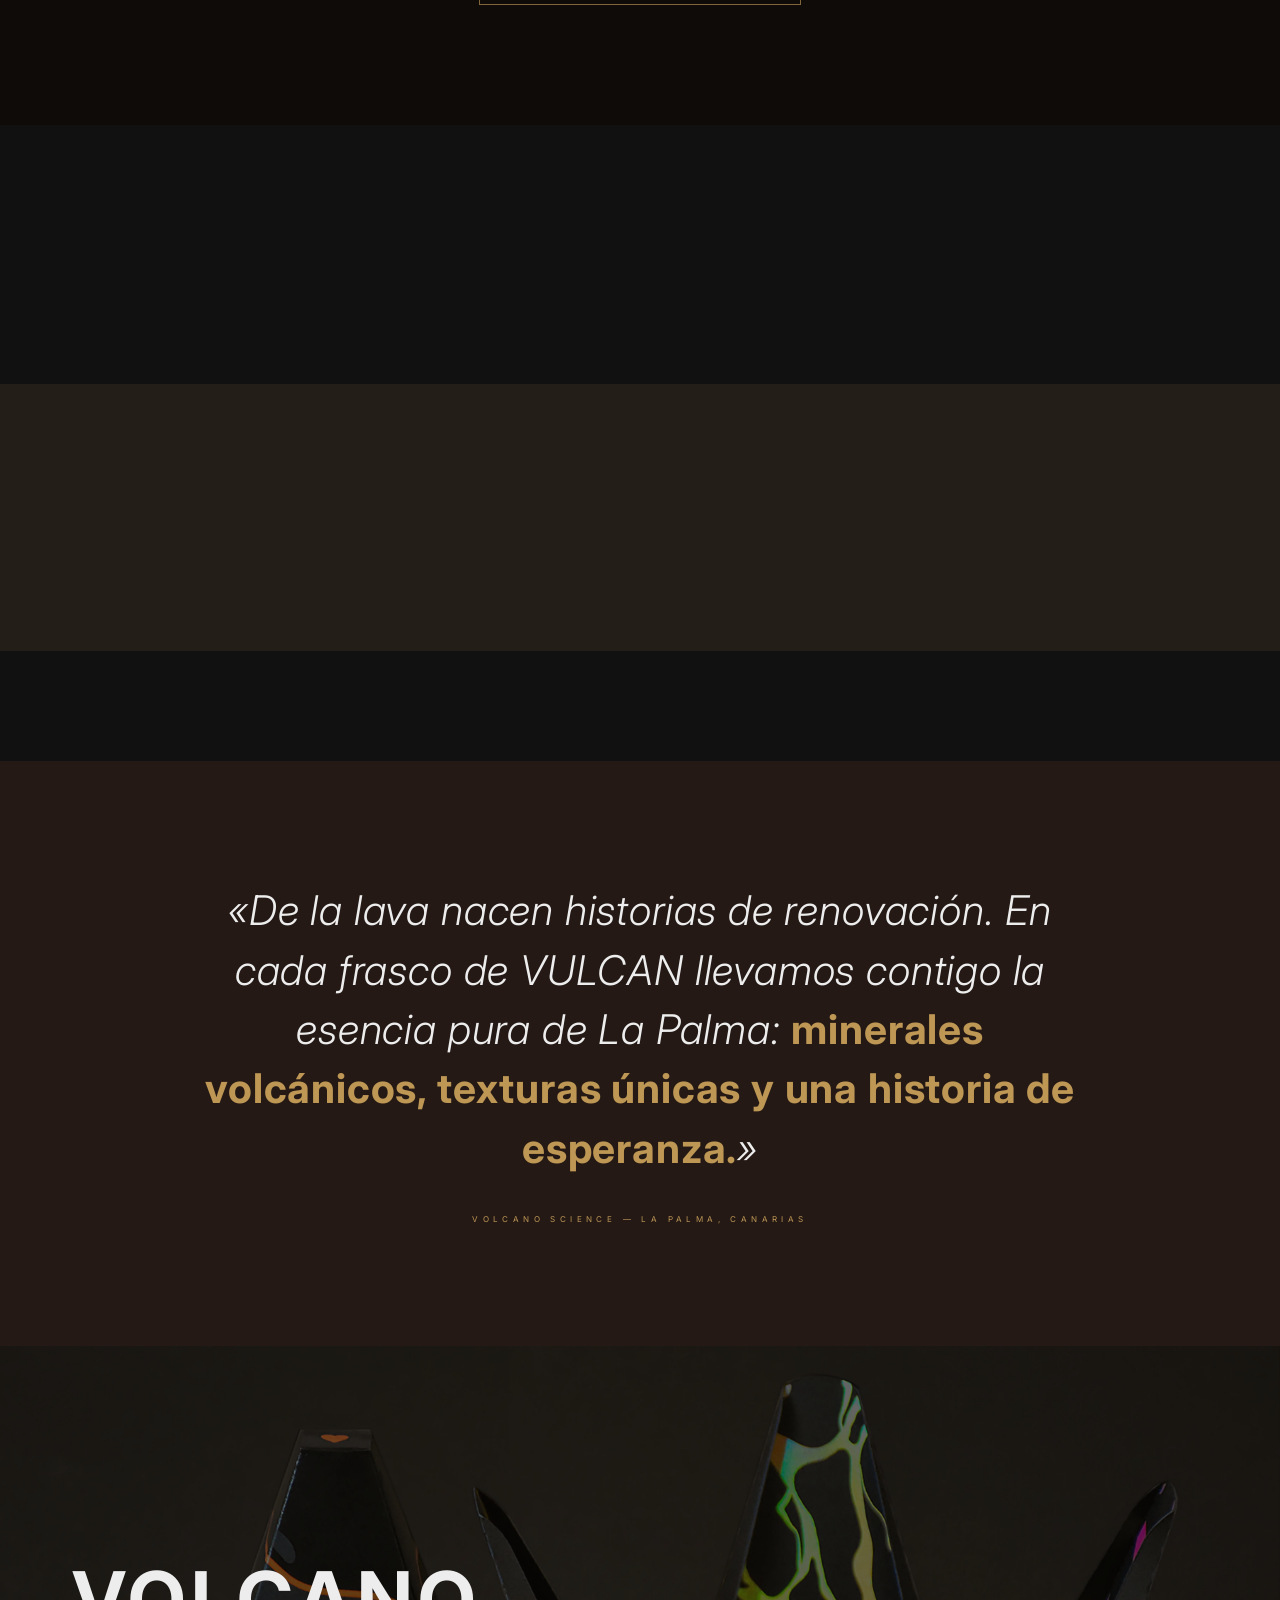
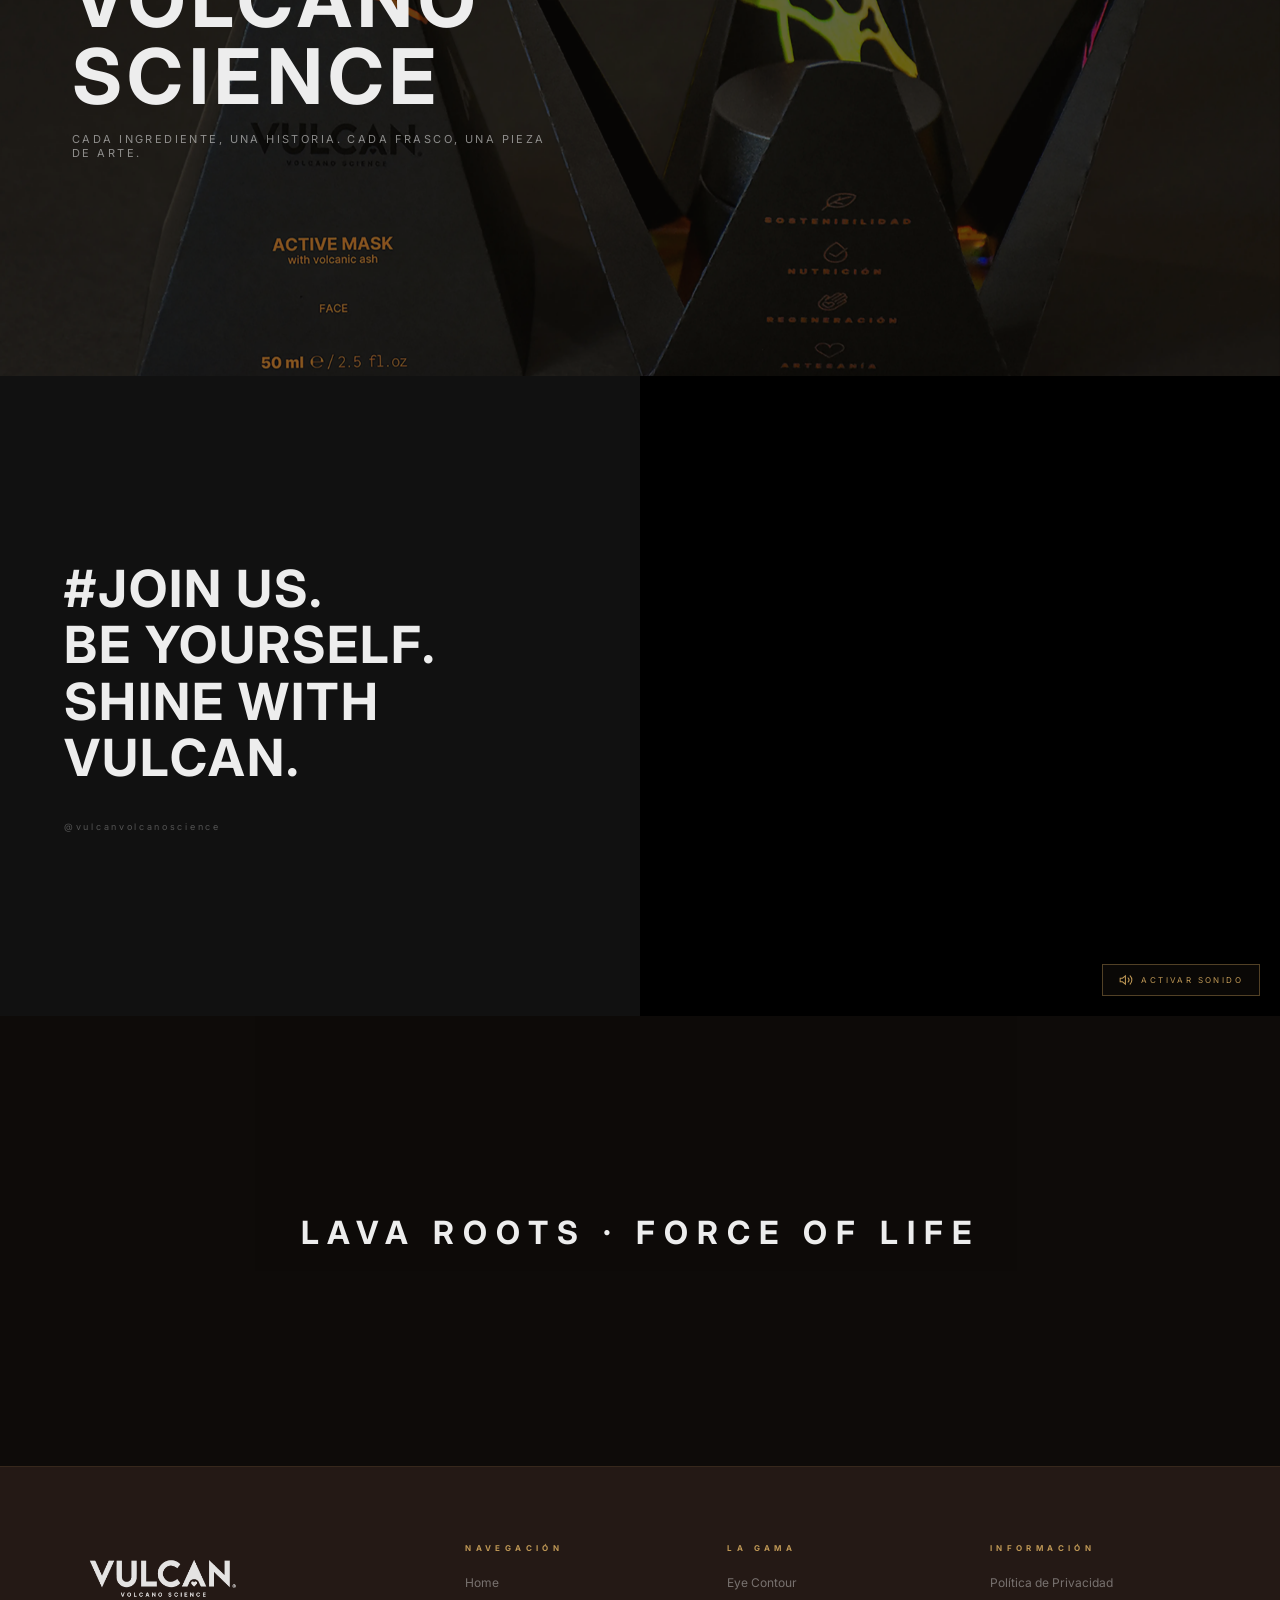
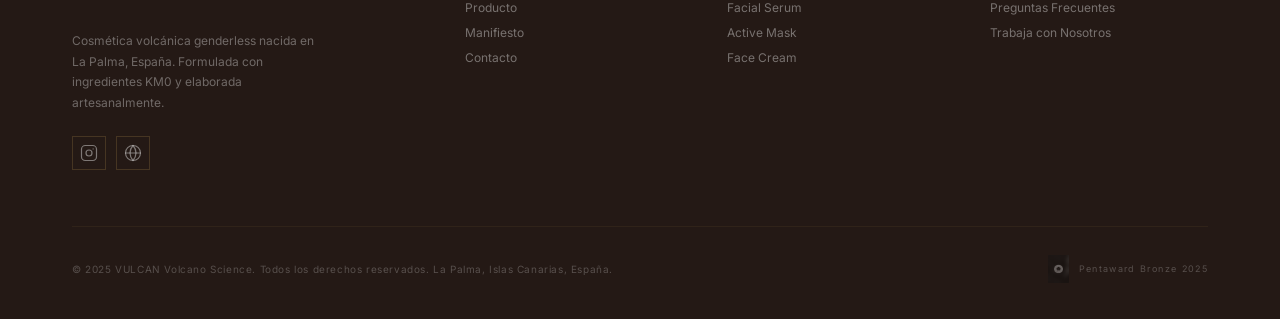
==== commit a3cdc4a5: "Award images improved." ====
--- a/index.html
+++ b/index.html
@@ -137,7 +137,7 @@
     <div style="max-width:1240px;margin:0 auto;padding:0 52px">
       <div class="awards-grid-home">
         <a class="award-card reveal-l" href="https://brandea.es/vulcan-del-fuego-al-bronce/" target="_blank" rel="noopener" style="text-decoration:none;cursor:none">
-          <img src="assets/images/pentaward.webp" alt="Pentaward Bronze 2025" class="award-img">
+          <img src="assets/images/PENTAWARS.webp" alt="Pentaward Bronze 2025" class="award-img">
           <div class="award-info">
             <span class="alabel">Reconocimiento Internacional</span>
             <h3>Pentaward Bronze 2025</h3>
@@ -145,7 +145,7 @@
           </div>
         </a>
         <a class="award-card reveal-r" href="https://adg-fad.org/ca/laus/proyecto/vulcan-volcano-science/?fq=6fc1618e84a4" target="_blank" rel="noopener" style="text-decoration:none;cursor:none">
-          <img src="assets/images/laus.webp" alt="ADG Laus 2025" class="award-img">
+          <img src="assets/images/LAUS.webp" alt="ADG Laus 2025" class="award-img2">
           <div class="award-info">
             <span class="alabel">Reconocimiento Nacional</span>
             <h3>ADG Laus 2025</h3>
--- a/style.css
+++ b/style.css
@@ -158,7 +158,7 @@
   transition:background .3s;
 }
 .award-card:hover{background:#131110}
-.award-img{width:96px;height:96px;object-fit:contain;flex-shrink:0;transition:filter .3s;filter:brightness(.85)}
+.award-img,.award-img2{width:min(326px,38%);height:auto;aspect-ratio:1/1;object-fit:contain;flex-shrink:0;transition:filter .3s;filter:brightness(.85)}
 .award-card:hover .award-img{filter:brightness(1)}
 .award-info .alabel{font-size:8px;letter-spacing:.5em;color:#BE9755;text-transform:uppercase;margin-bottom:10px;display:block}
 .award-info h3{font-size:21px;font-weight:600;color:#EDEDED;margin-bottom:8px;letter-spacing:.04em}
@@ -497,6 +497,7 @@
   .container{padding:0 24px}
   .narrative .container,.commit-block .container,.contacto-pg .container{grid-template-columns:1fr;gap:44px}
   .awards-grid-home,.products-full-grid{grid-template-columns:1fr}
+  .award-card{padding:40px 28px;gap:24px}
   .products-grid{grid-template-columns:1fr 1fr}
   .values-grid{grid-template-columns:1fr 1fr}
   .footer-main{grid-template-columns:1fr 1fr;gap:28px}
@@ -515,4 +516,6 @@
   .values-grid{grid-template-columns:1fr}
   .footer-main{grid-template-columns:1fr}
   .values-mani{grid-template-columns:1fr}
+  .award-card{flex-direction:column;align-items:flex-start;padding:36px 24px;gap:20px}
+  .award-img,.award-img2{width:100%;max-width:260px;aspect-ratio:1/1}
 }
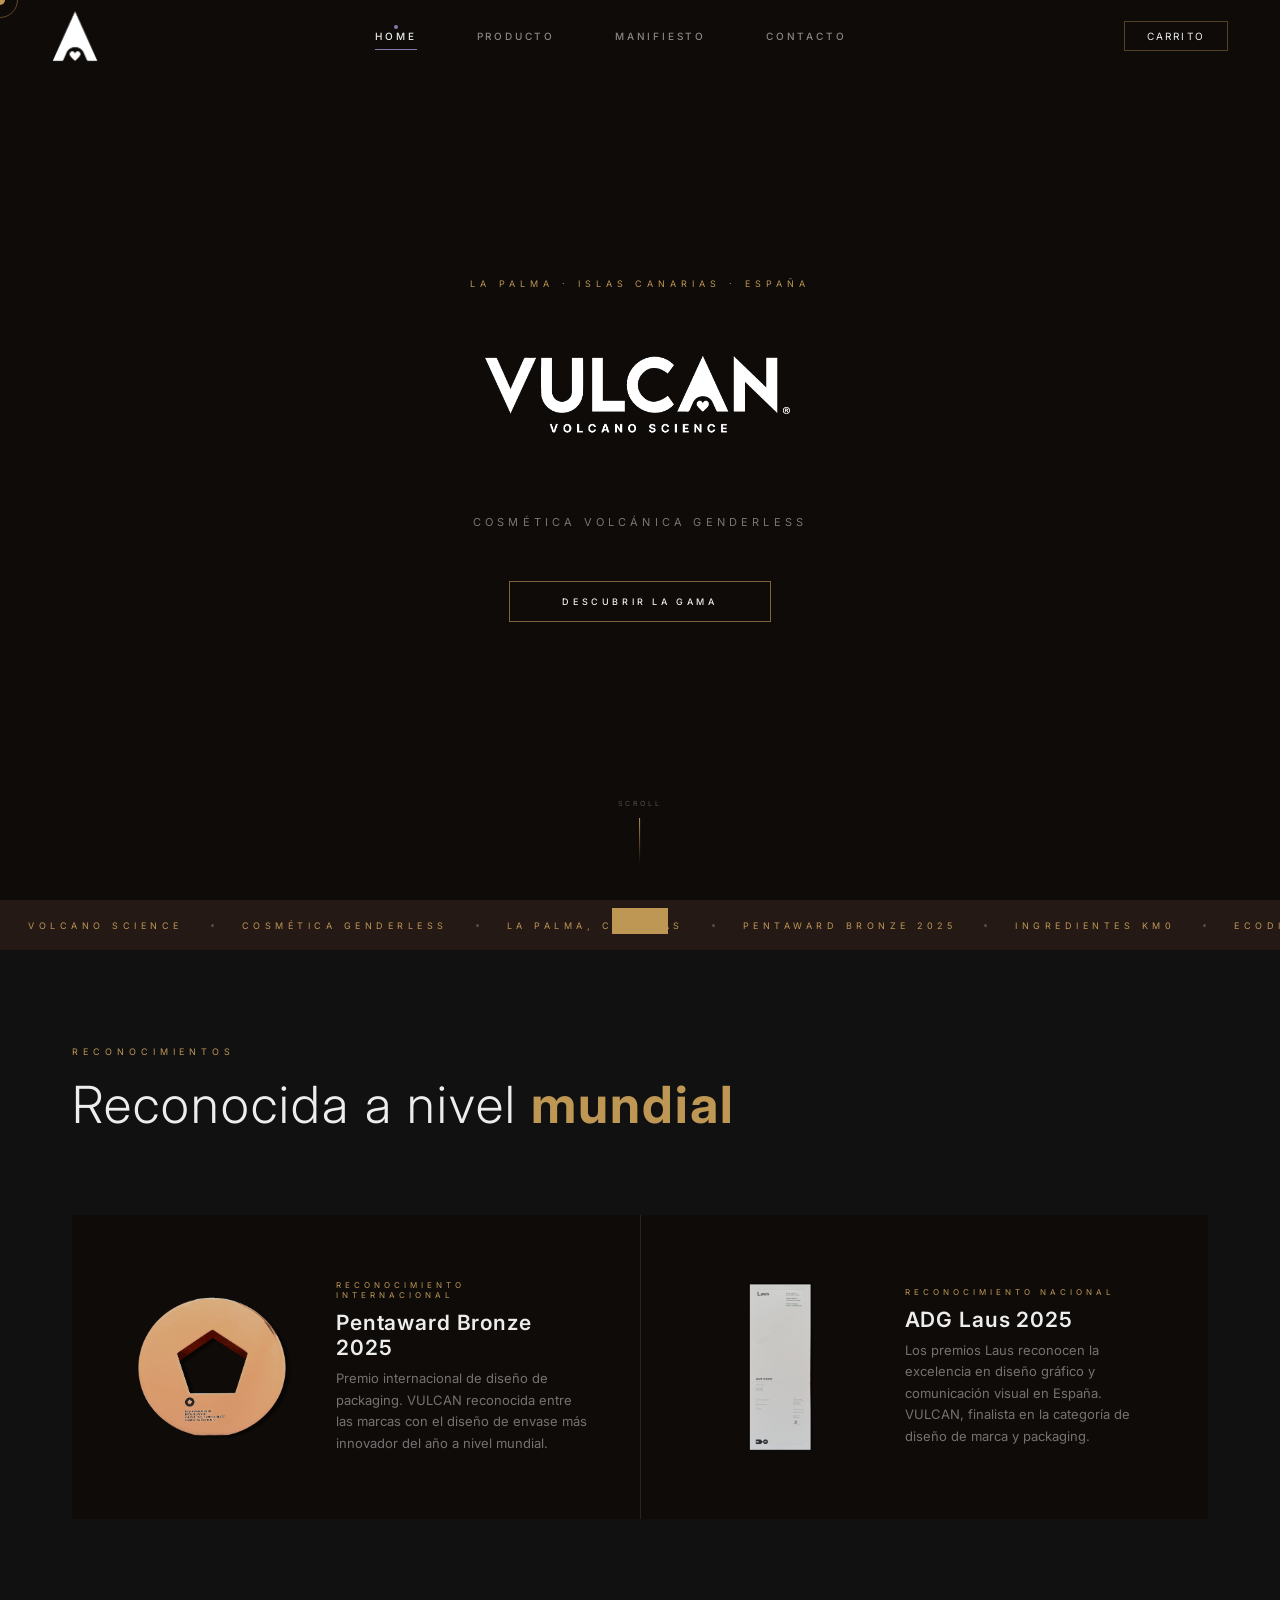
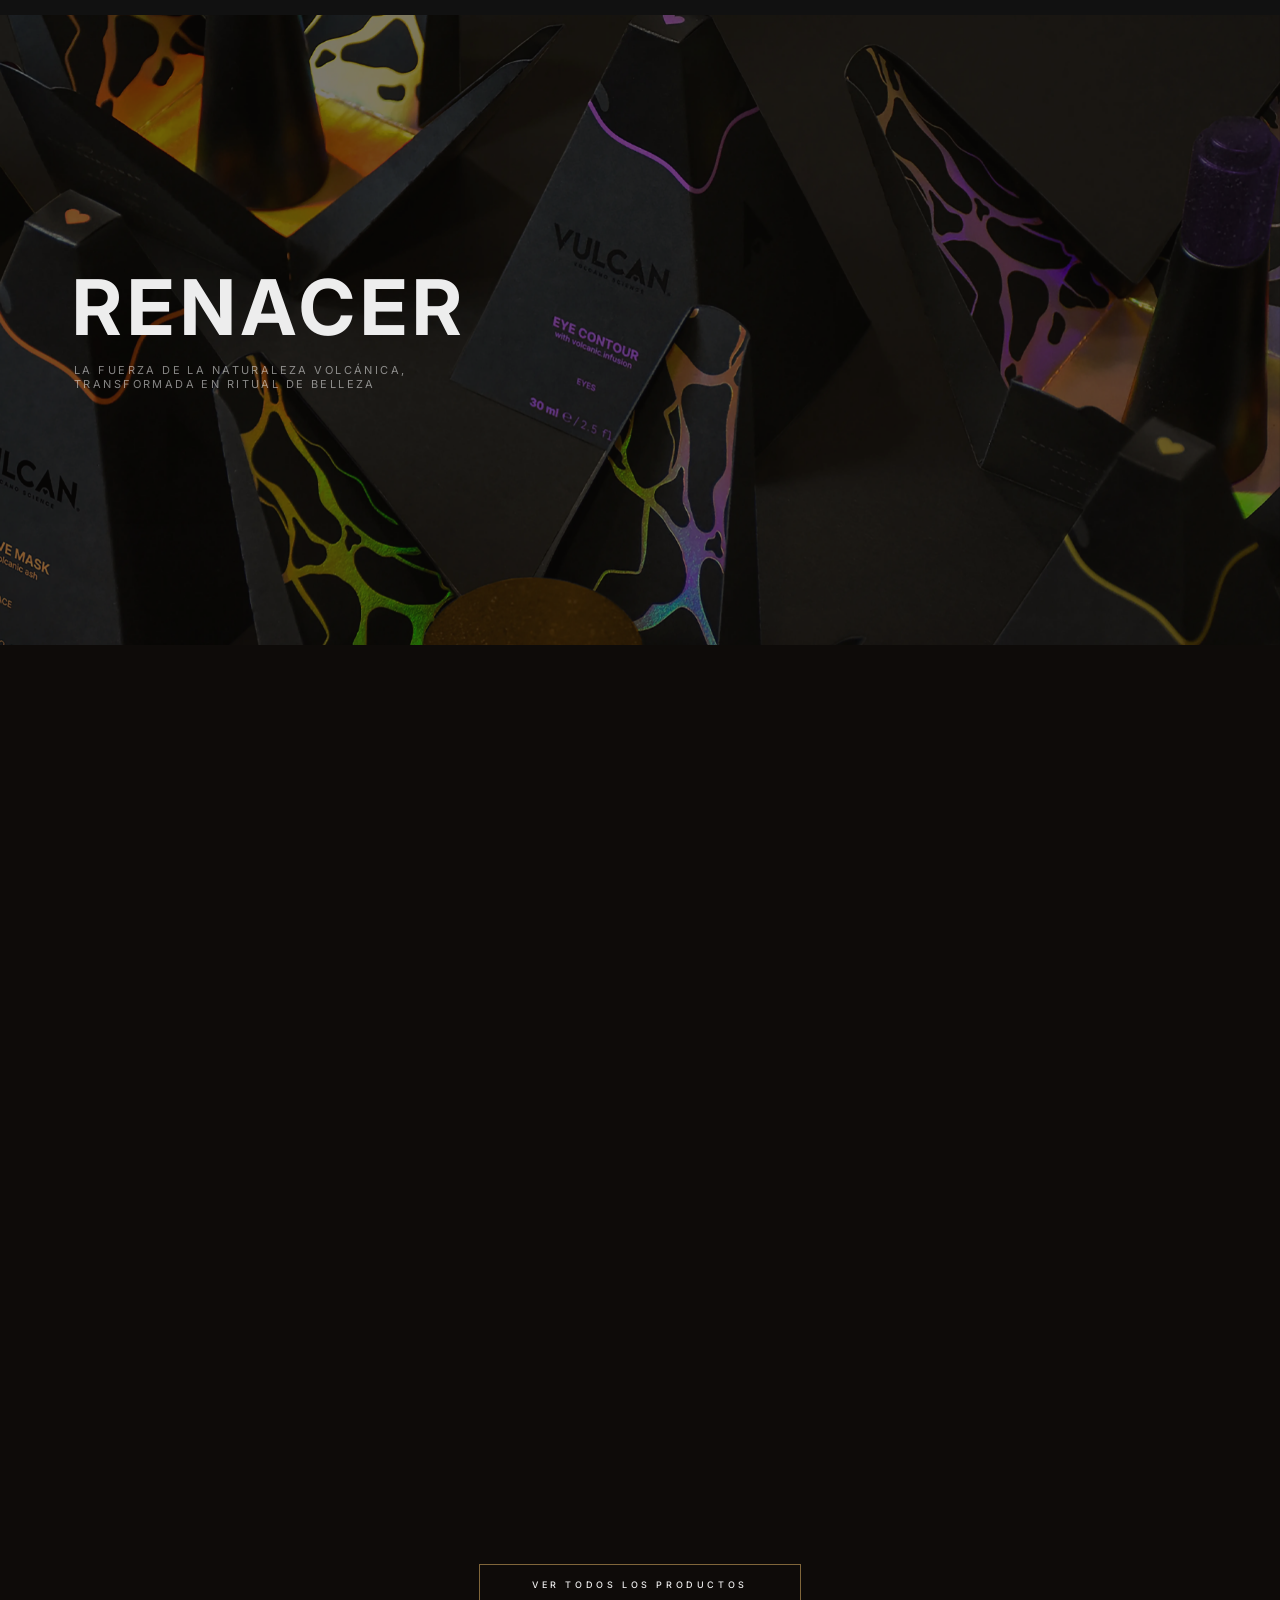
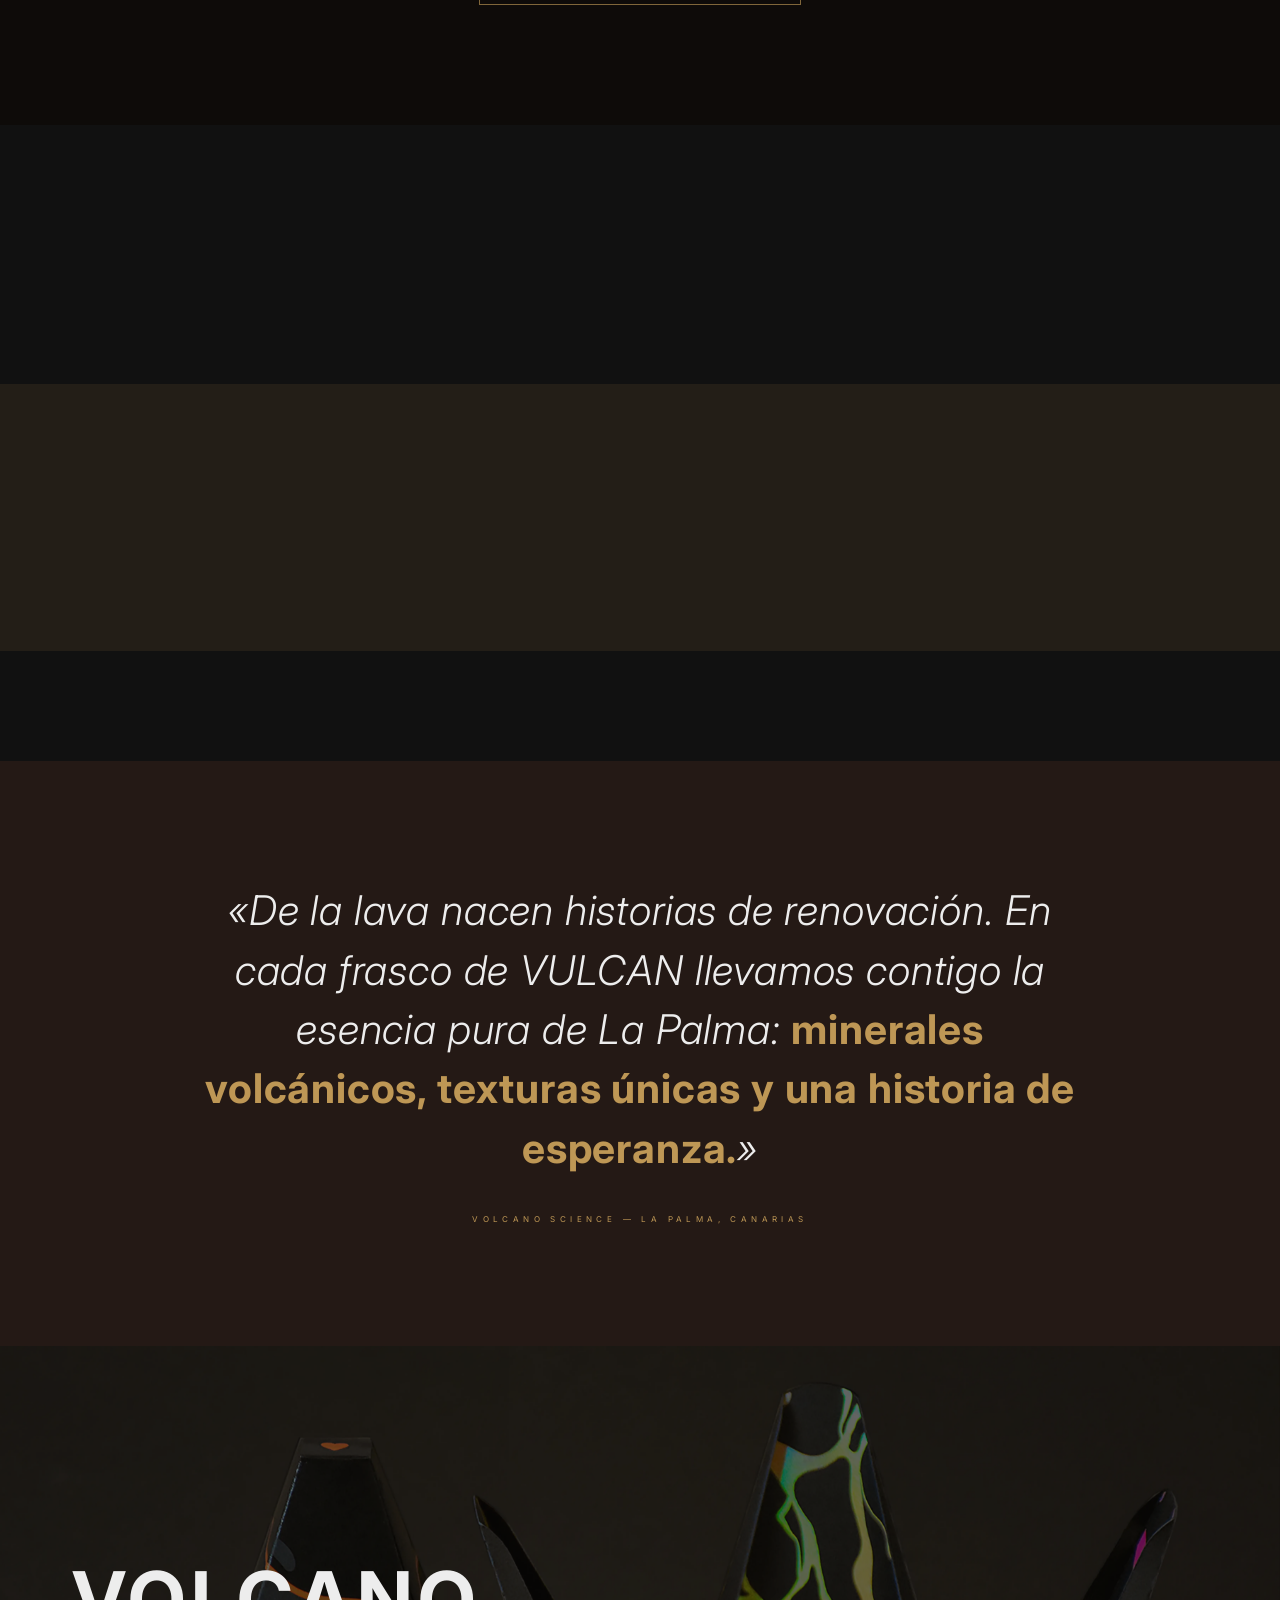
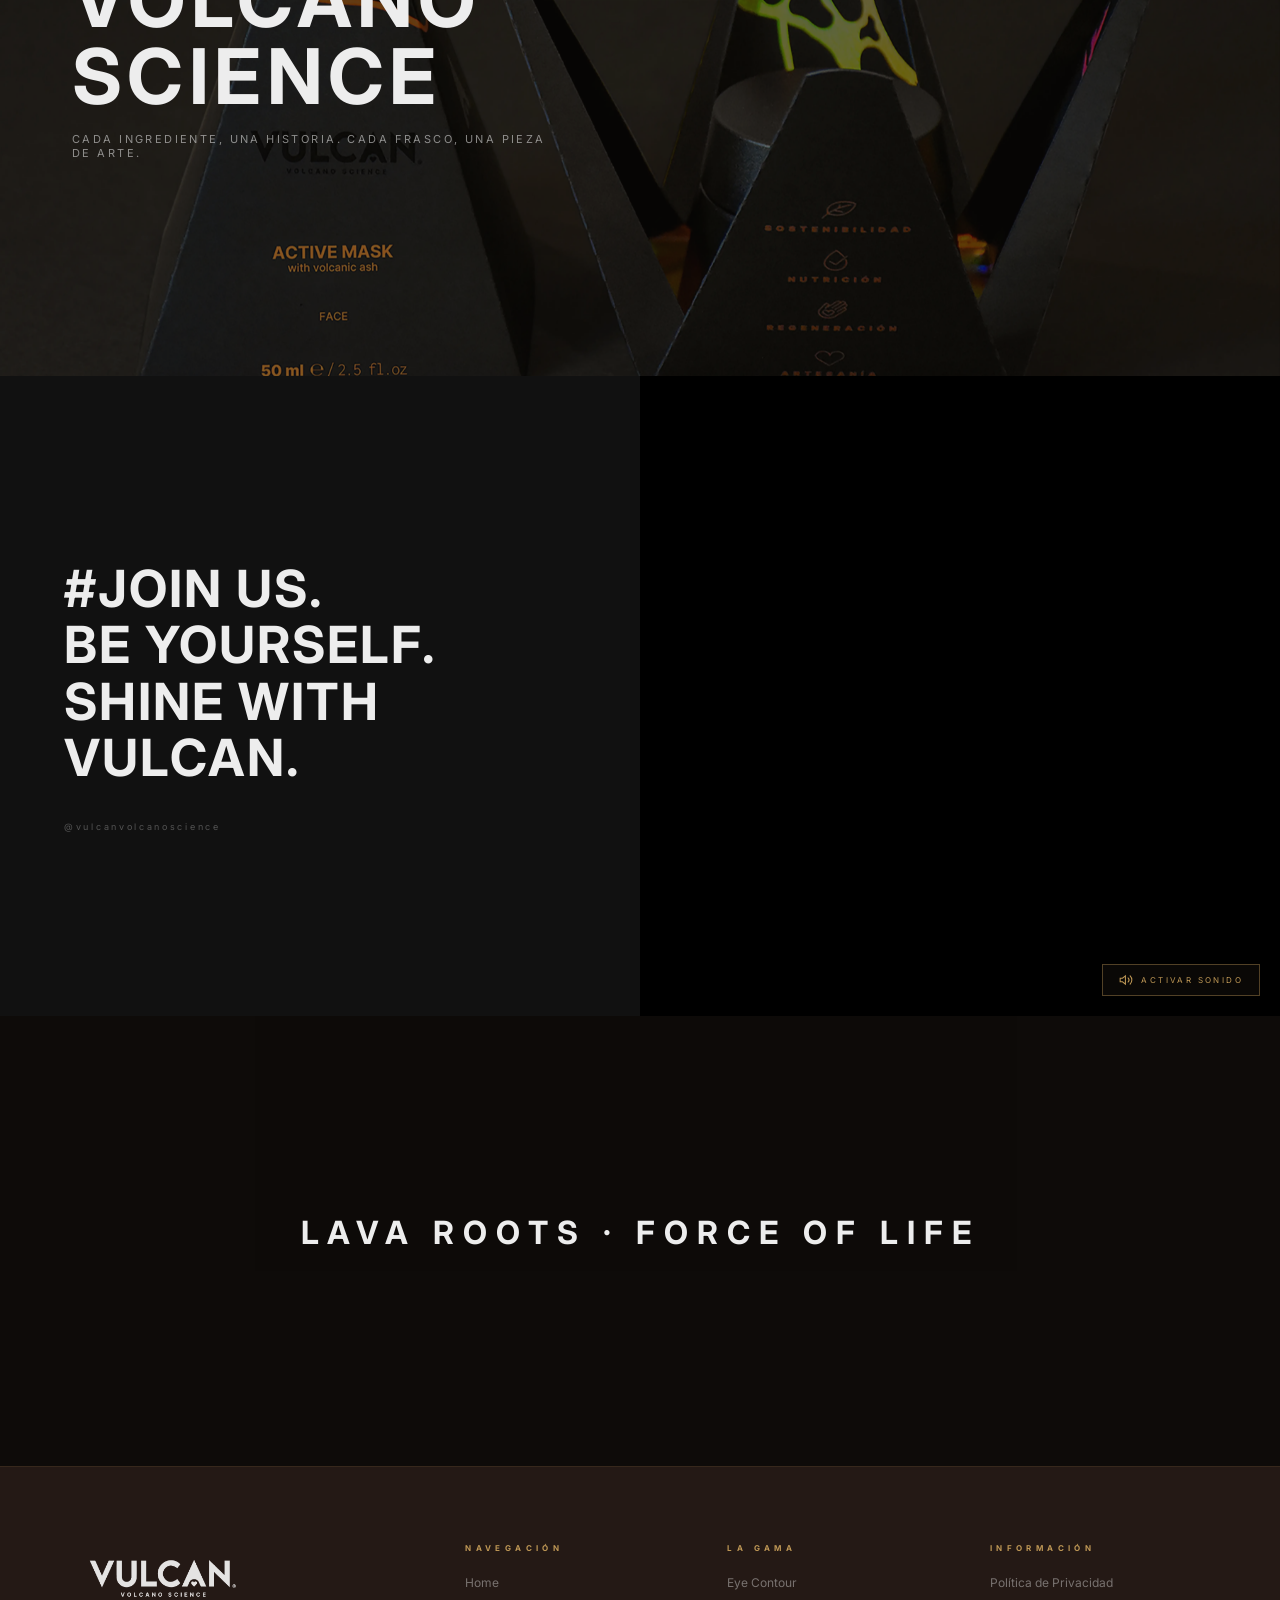
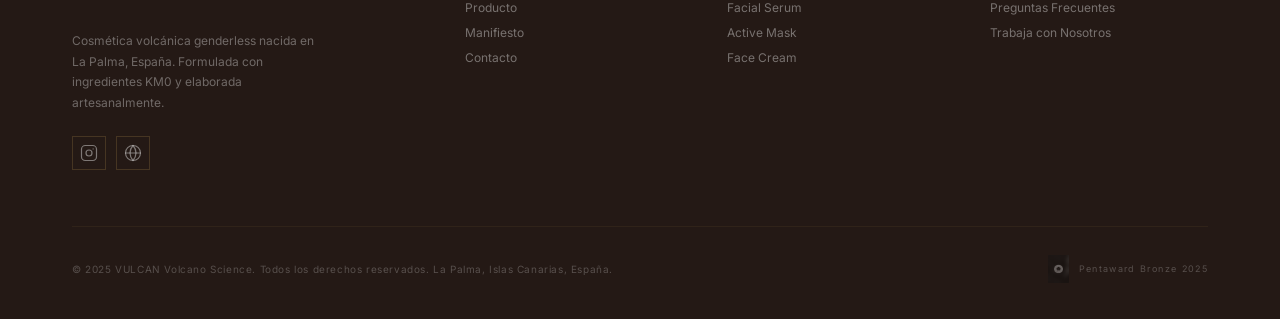
==== commit da58922b: "Graphic content improved." ====
--- a/index.html
+++ b/index.html
@@ -145,7 +145,7 @@
           </div>
         </a>
         <a class="award-card reveal-r" href="https://adg-fad.org/ca/laus/proyecto/vulcan-volcano-science/?fq=6fc1618e84a4" target="_blank" rel="noopener" style="text-decoration:none;cursor:none">
-          <img src="assets/images/LAUS.webp" alt="ADG Laus 2025" class="award-img2">
+          <img src="assets/images/laus.webp" alt="ADG Laus 2025" class="award-img2">
           <div class="award-info">
             <span class="alabel">Reconocimiento Nacional</span>
             <h3>ADG Laus 2025</h3>
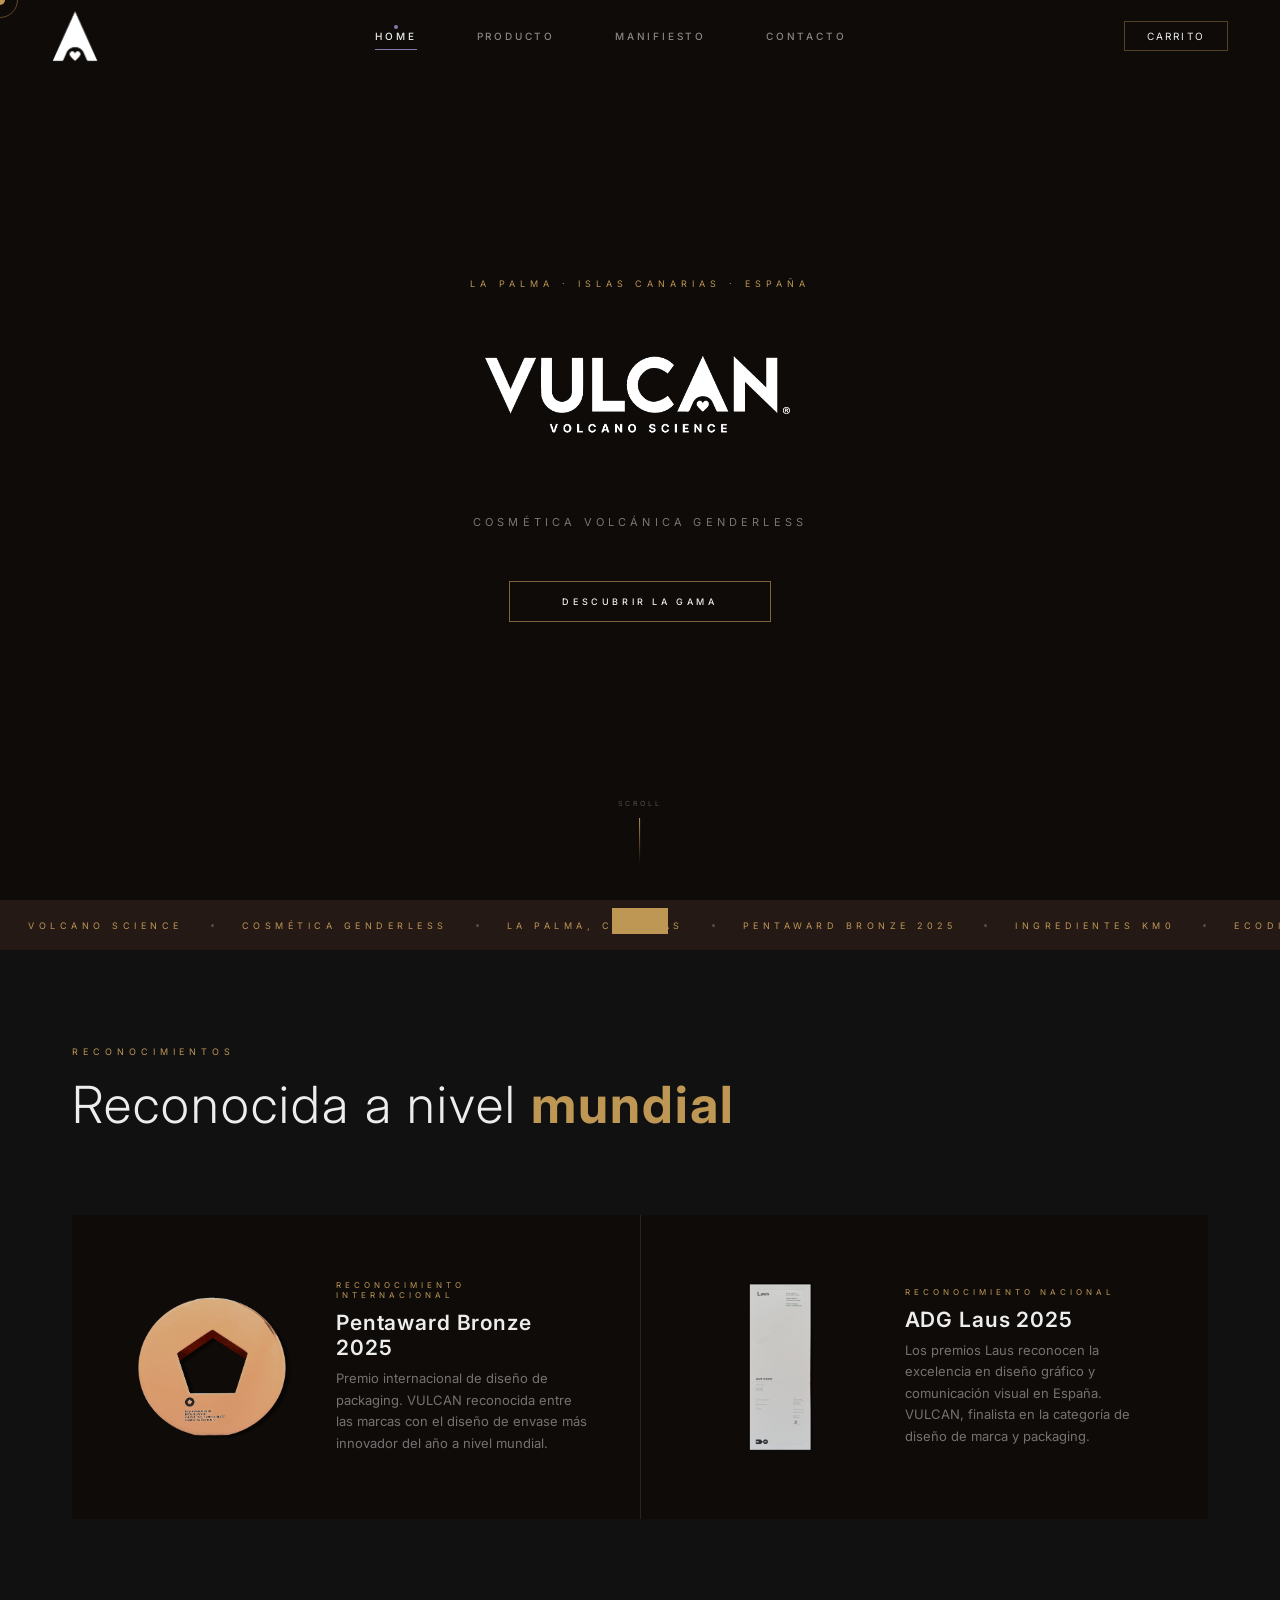
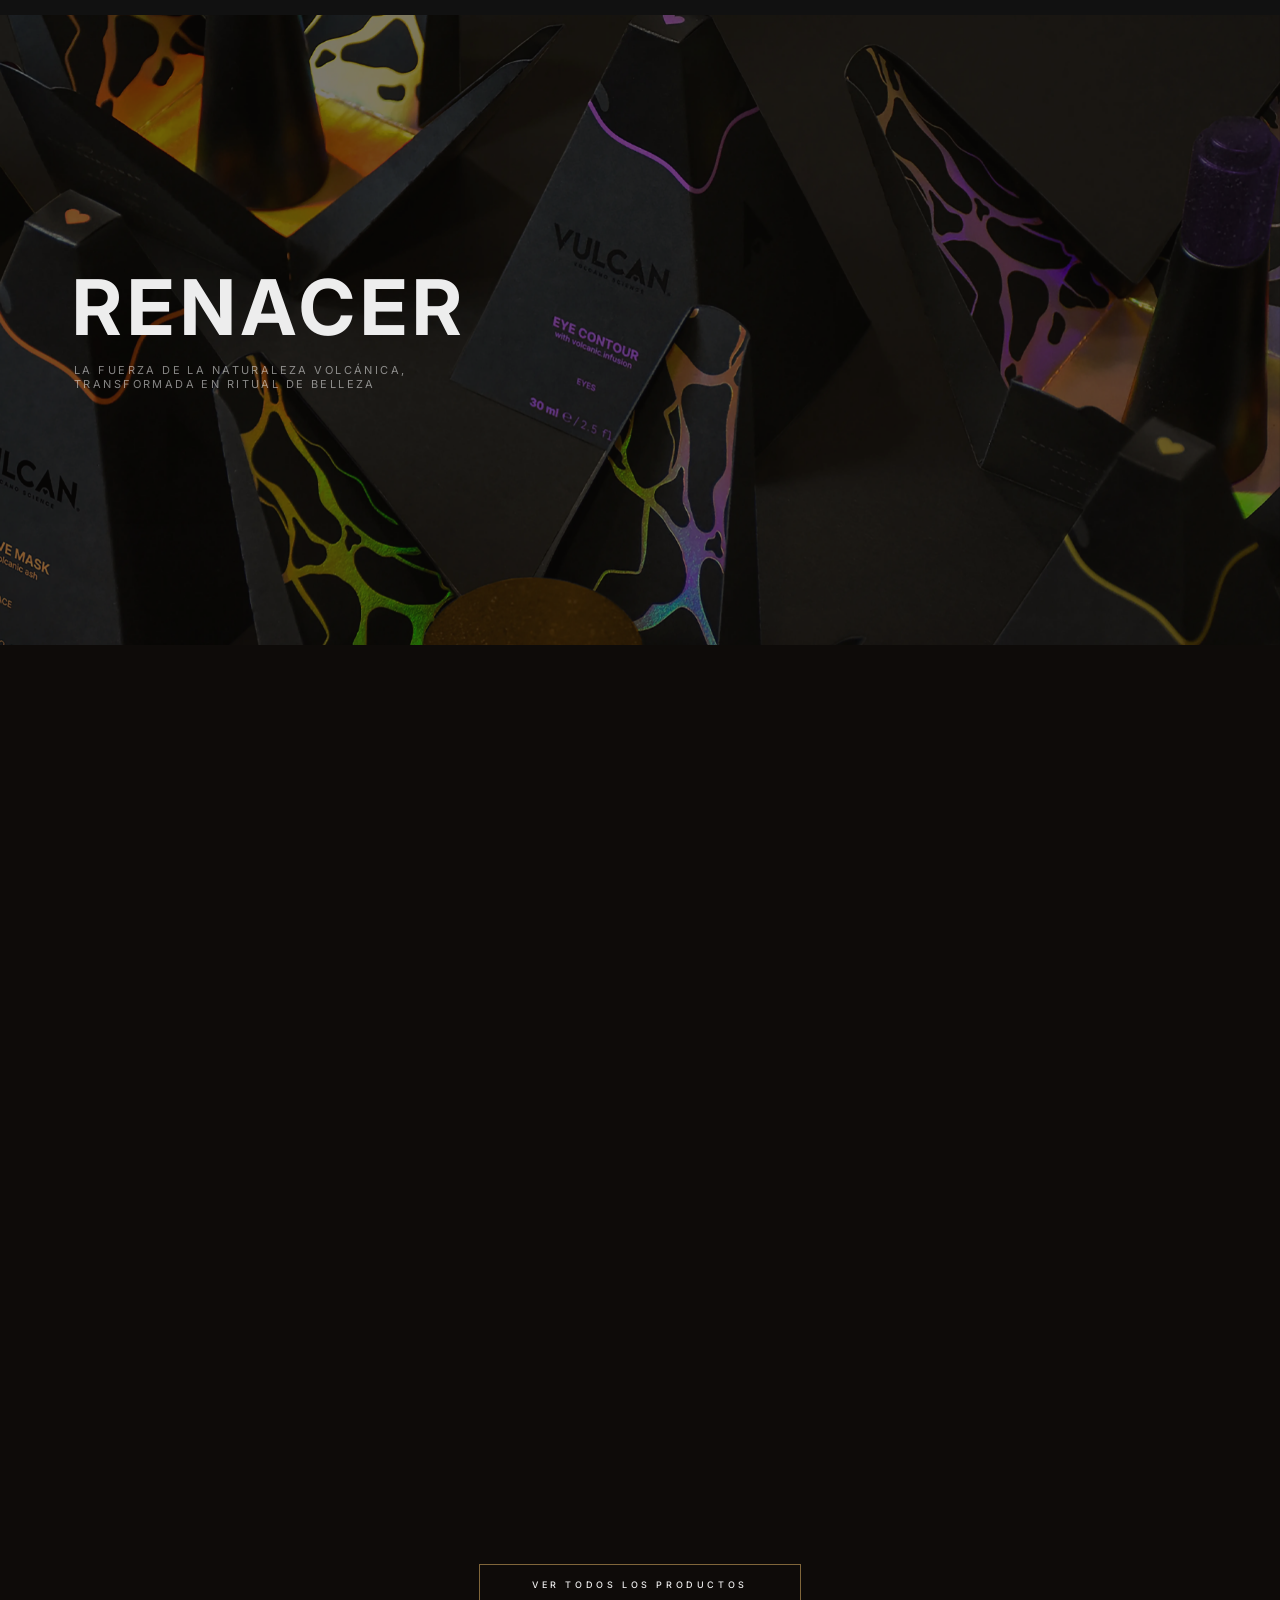
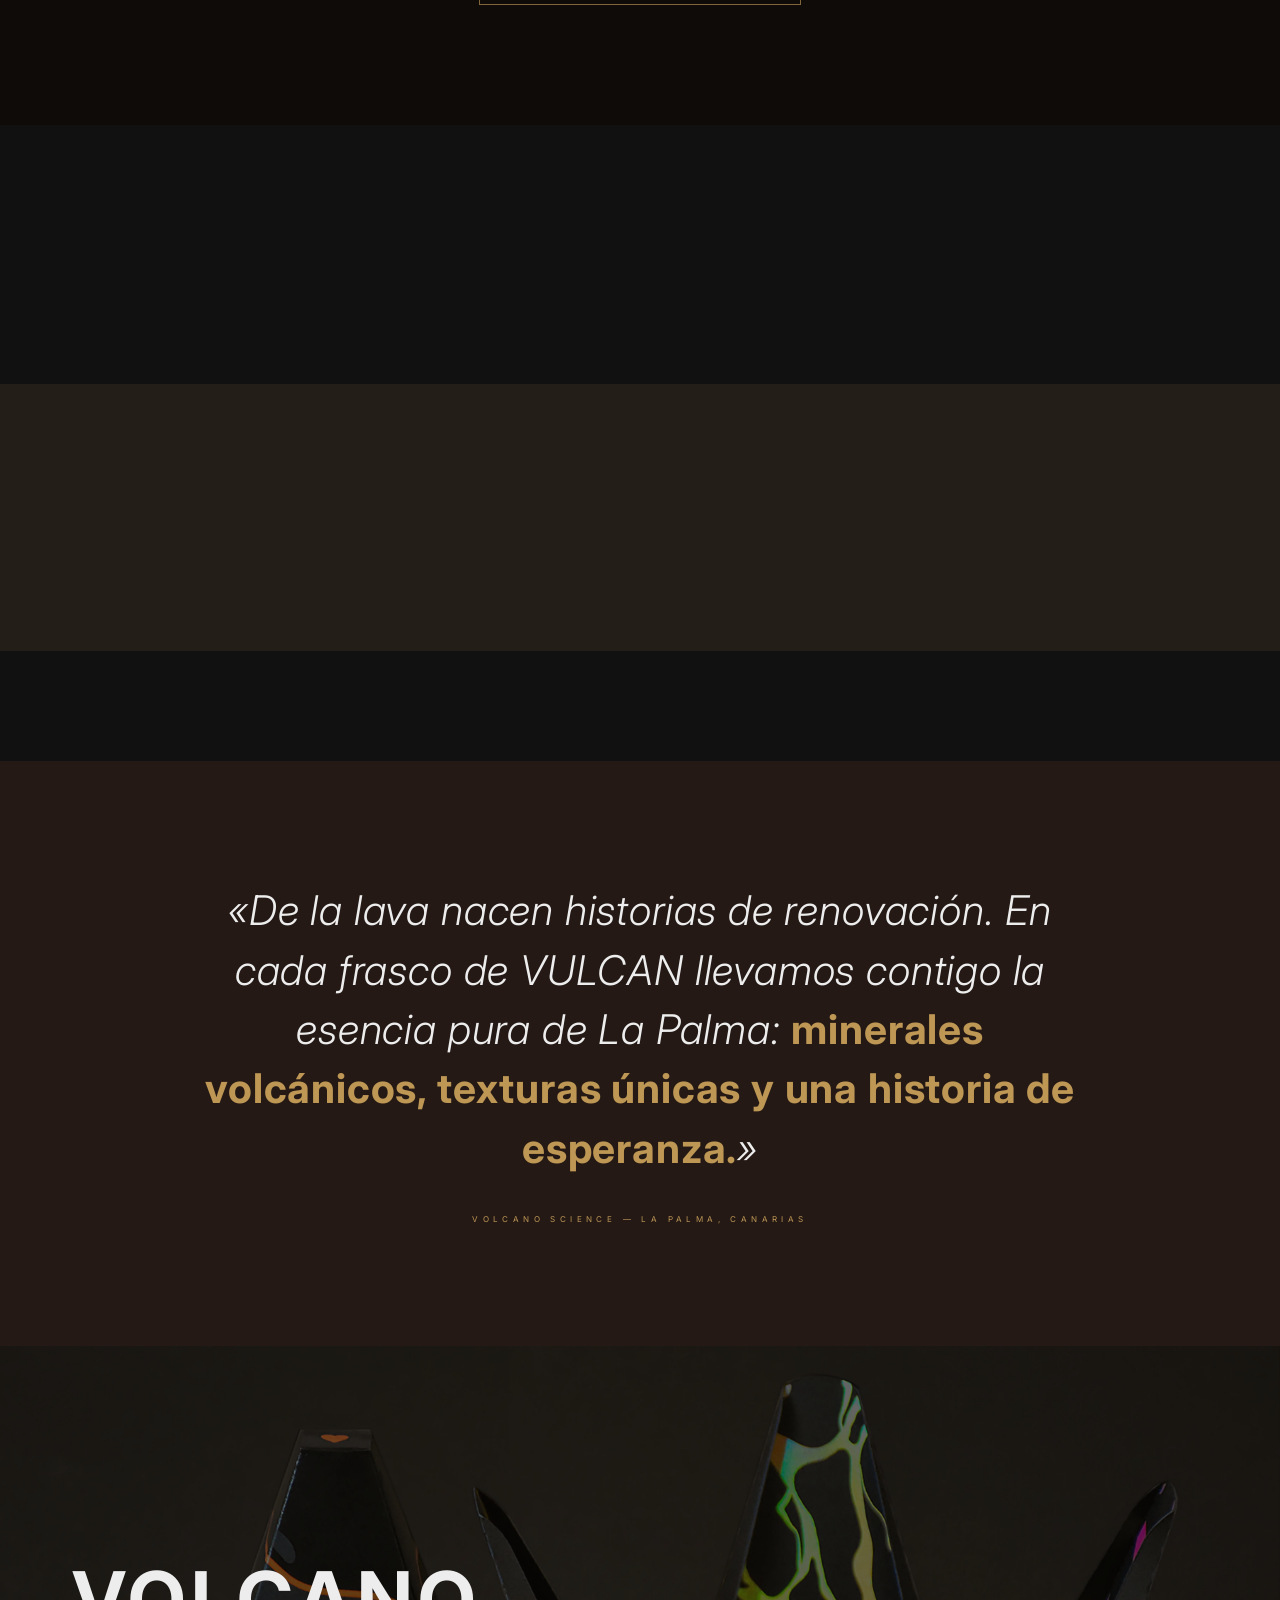
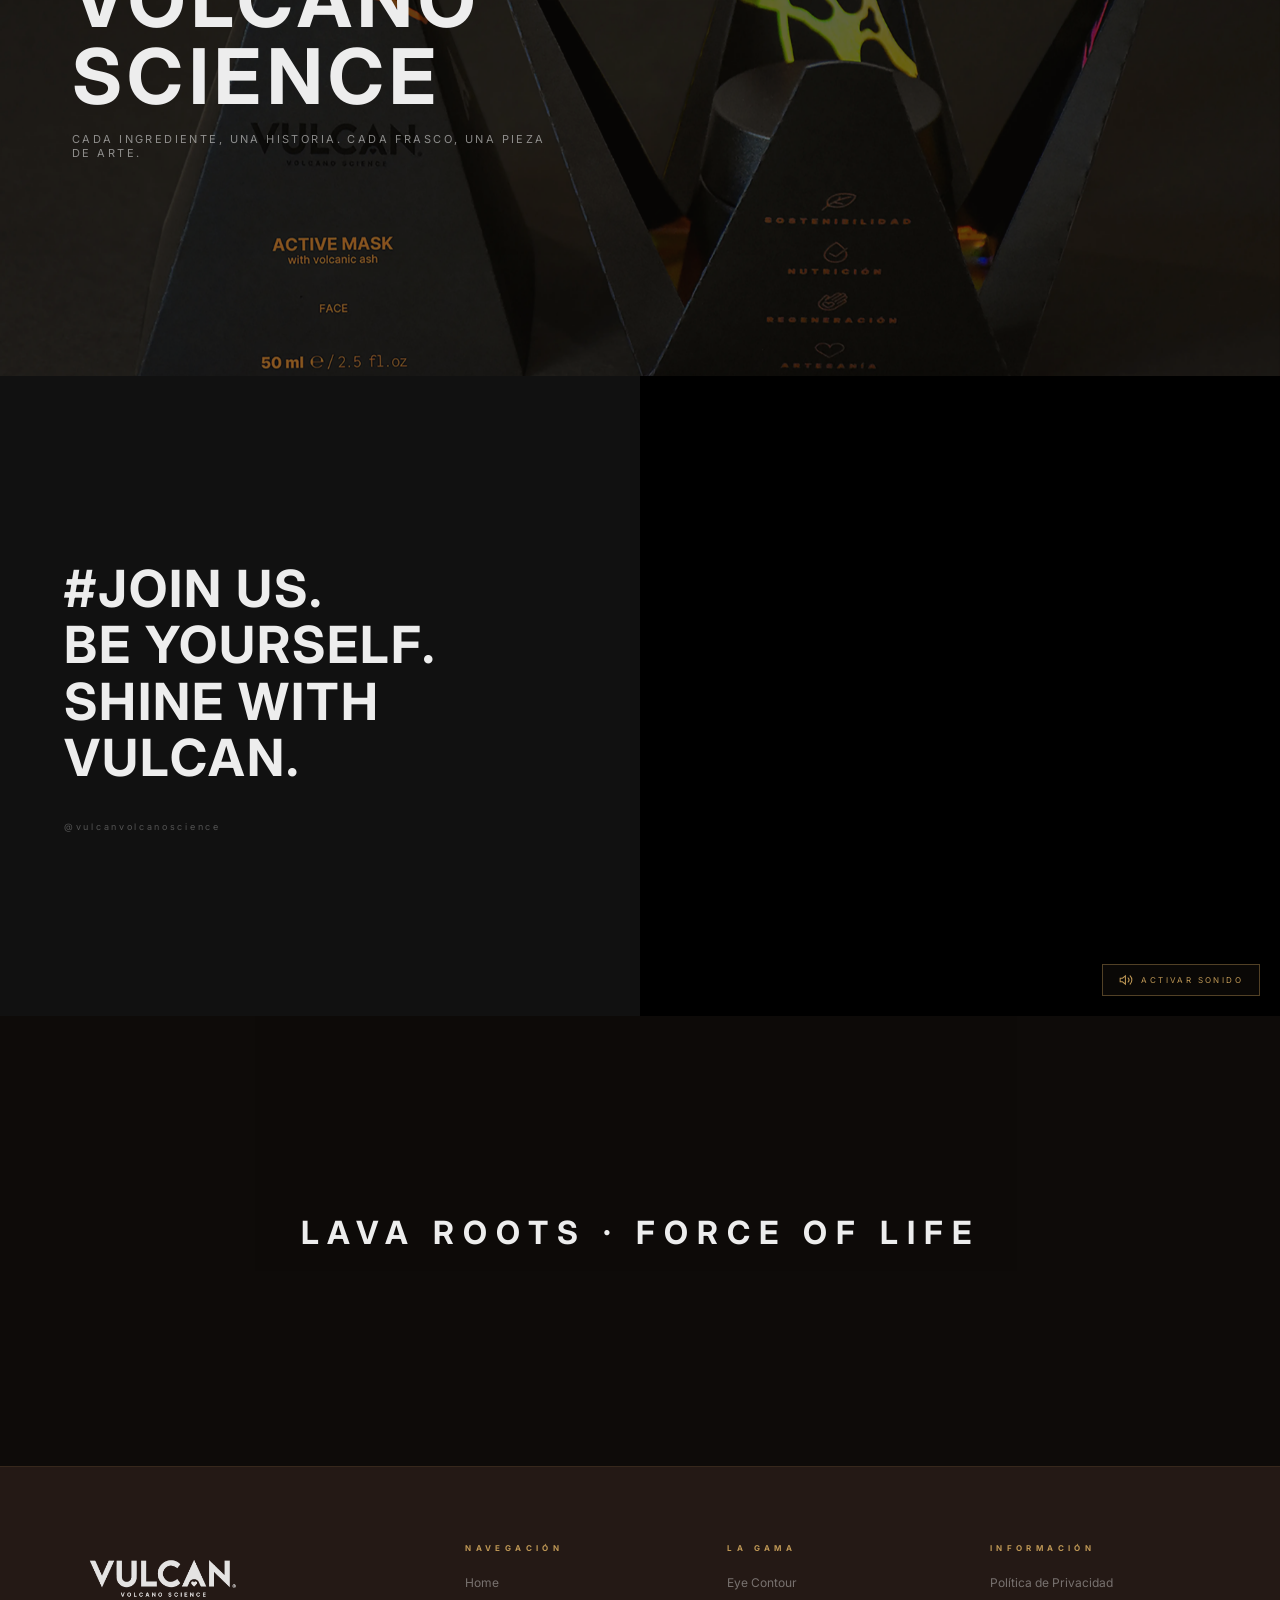
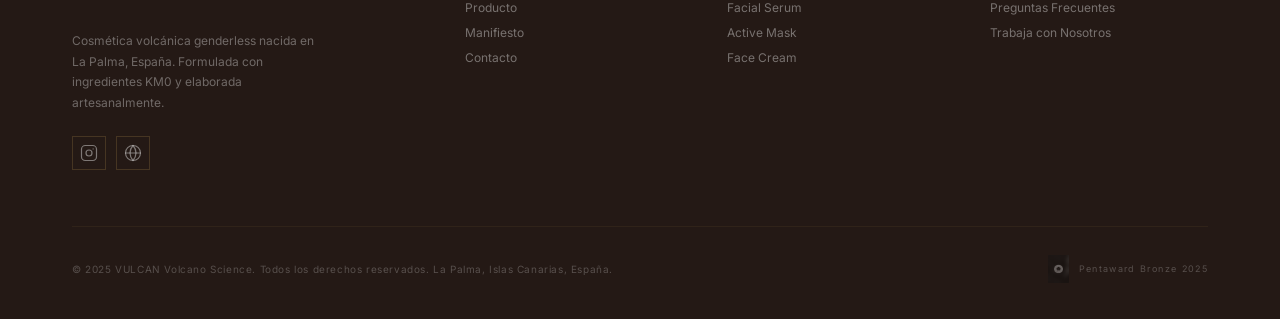
==== commit e8677eed: "Website v.2.0 finished." ====
--- a/index.html
+++ b/index.html
@@ -177,7 +177,7 @@
     </div>
     <div class="products-grid">
       <div class="product-thumb reveal" onclick="showPage('producto')">
-        <img src="assets/images/eyecontour1-hq.webp" alt="Eye Contour">
+        <img src="assets/images/eyecontour2-hq.webp" alt="Eye Contour">
         <div class="product-thumb-overlay">
           <span class="product-thumb-tag" style="color:#847AB0">Eye Contour</span>
           <h3>Eye Contour</h3>
@@ -186,7 +186,7 @@
         </div>
       </div>
       <div class="product-thumb reveal" onclick="showPage('producto')">
-        <img src="assets/images/facialserum1-hq.webp" alt="Facial Serum">
+        <img src="assets/images/facialserum2-hq.webp" alt="Facial Serum">
         <div class="product-thumb-overlay">
           <span class="product-thumb-tag" style="color:#BE9755">Facial Serum</span>
           <h3>Facial Serum</h3>
@@ -195,7 +195,7 @@
         </div>
       </div>
       <div class="product-thumb reveal" onclick="showPage('producto')">
-        <img src="assets/images/activemask1-hq.webp" alt="Active Mask">
+        <img src="assets/images/activemask2-hq.webp" alt="Active Mask">
         <div class="product-thumb-overlay">
           <span class="product-thumb-tag" style="color:#D86F2A">Active Mask</span>
           <h3>Active Mask</h3>
@@ -204,7 +204,7 @@
         </div>
       </div>
       <div class="product-thumb reveal" onclick="showPage('producto')">
-        <img src="assets/images/facecream1-hq.webp" alt="Face Cream">
+        <img src="assets/images/facecream2-hq.webp" alt="Face Cream">
         <div class="product-thumb-overlay">
           <span class="product-thumb-tag" style="color:#8CC581">Face Cream</span>
           <h3>Face Cream</h3>
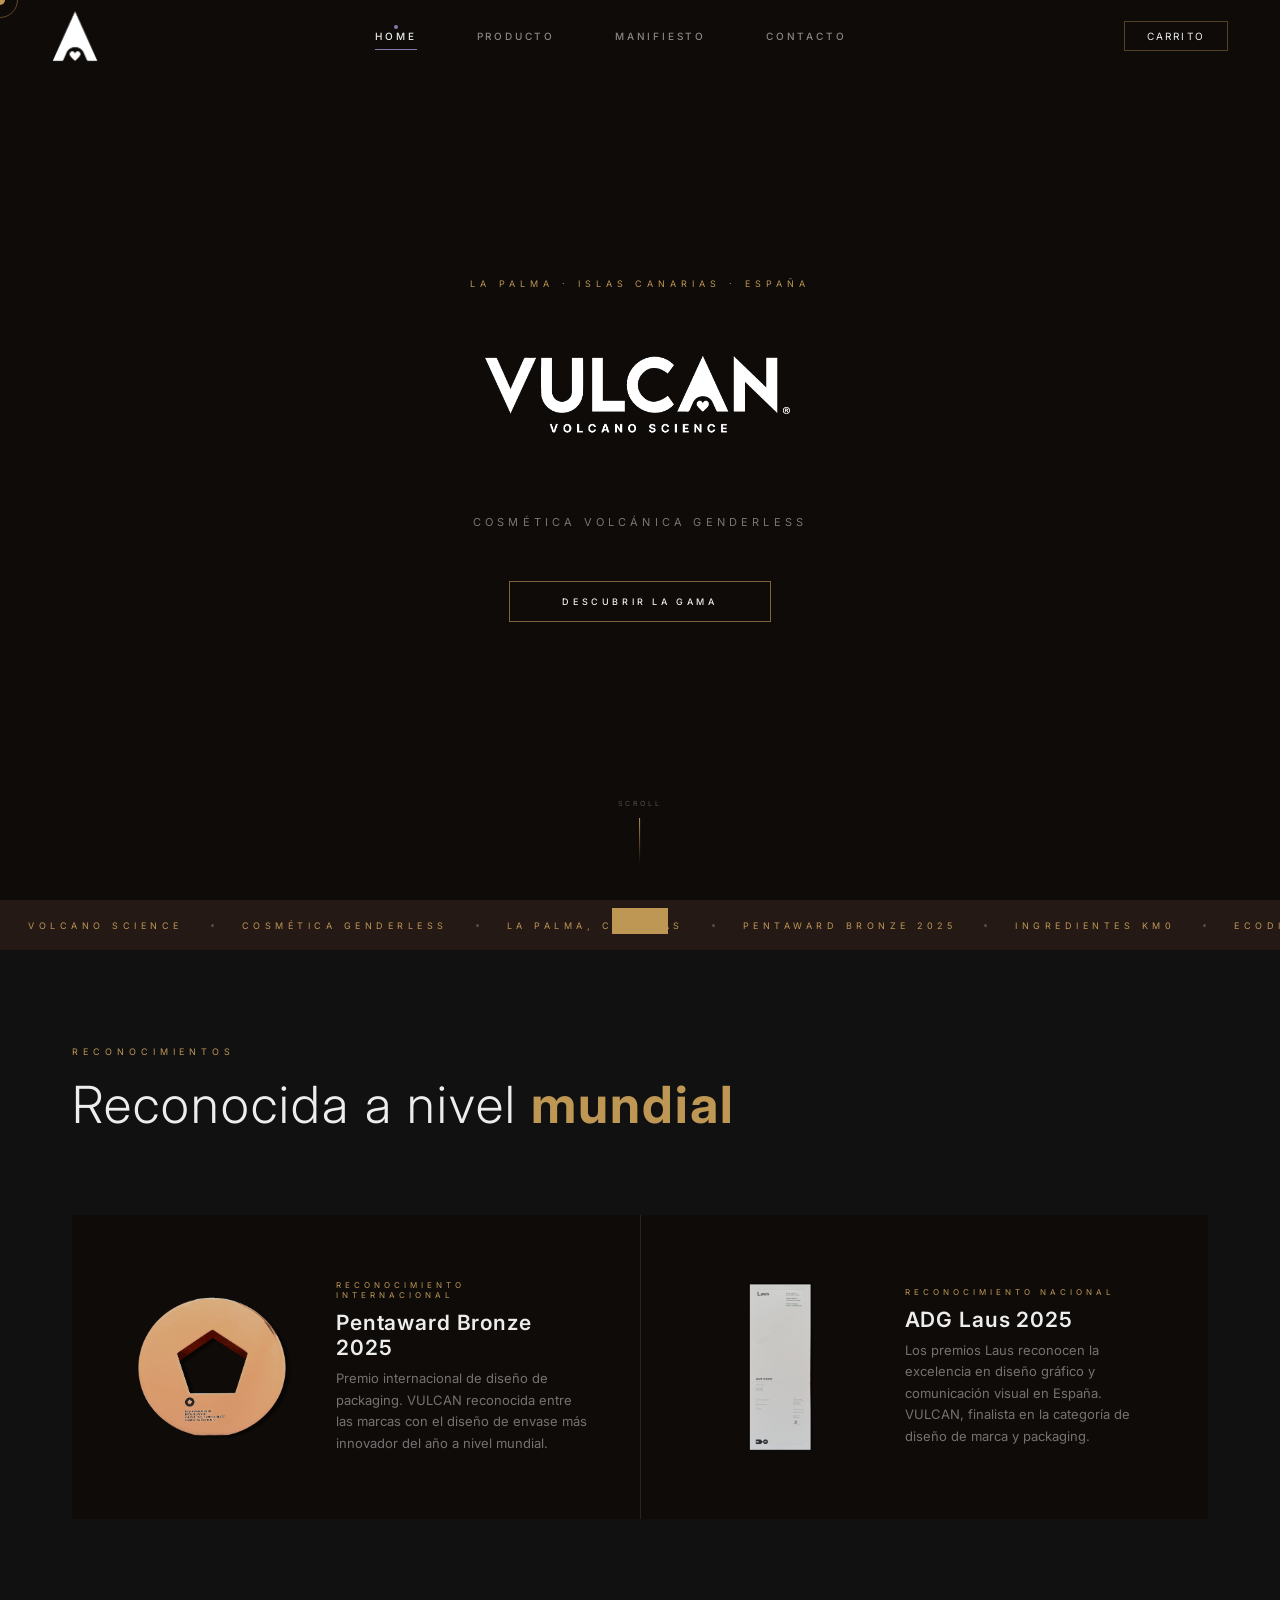
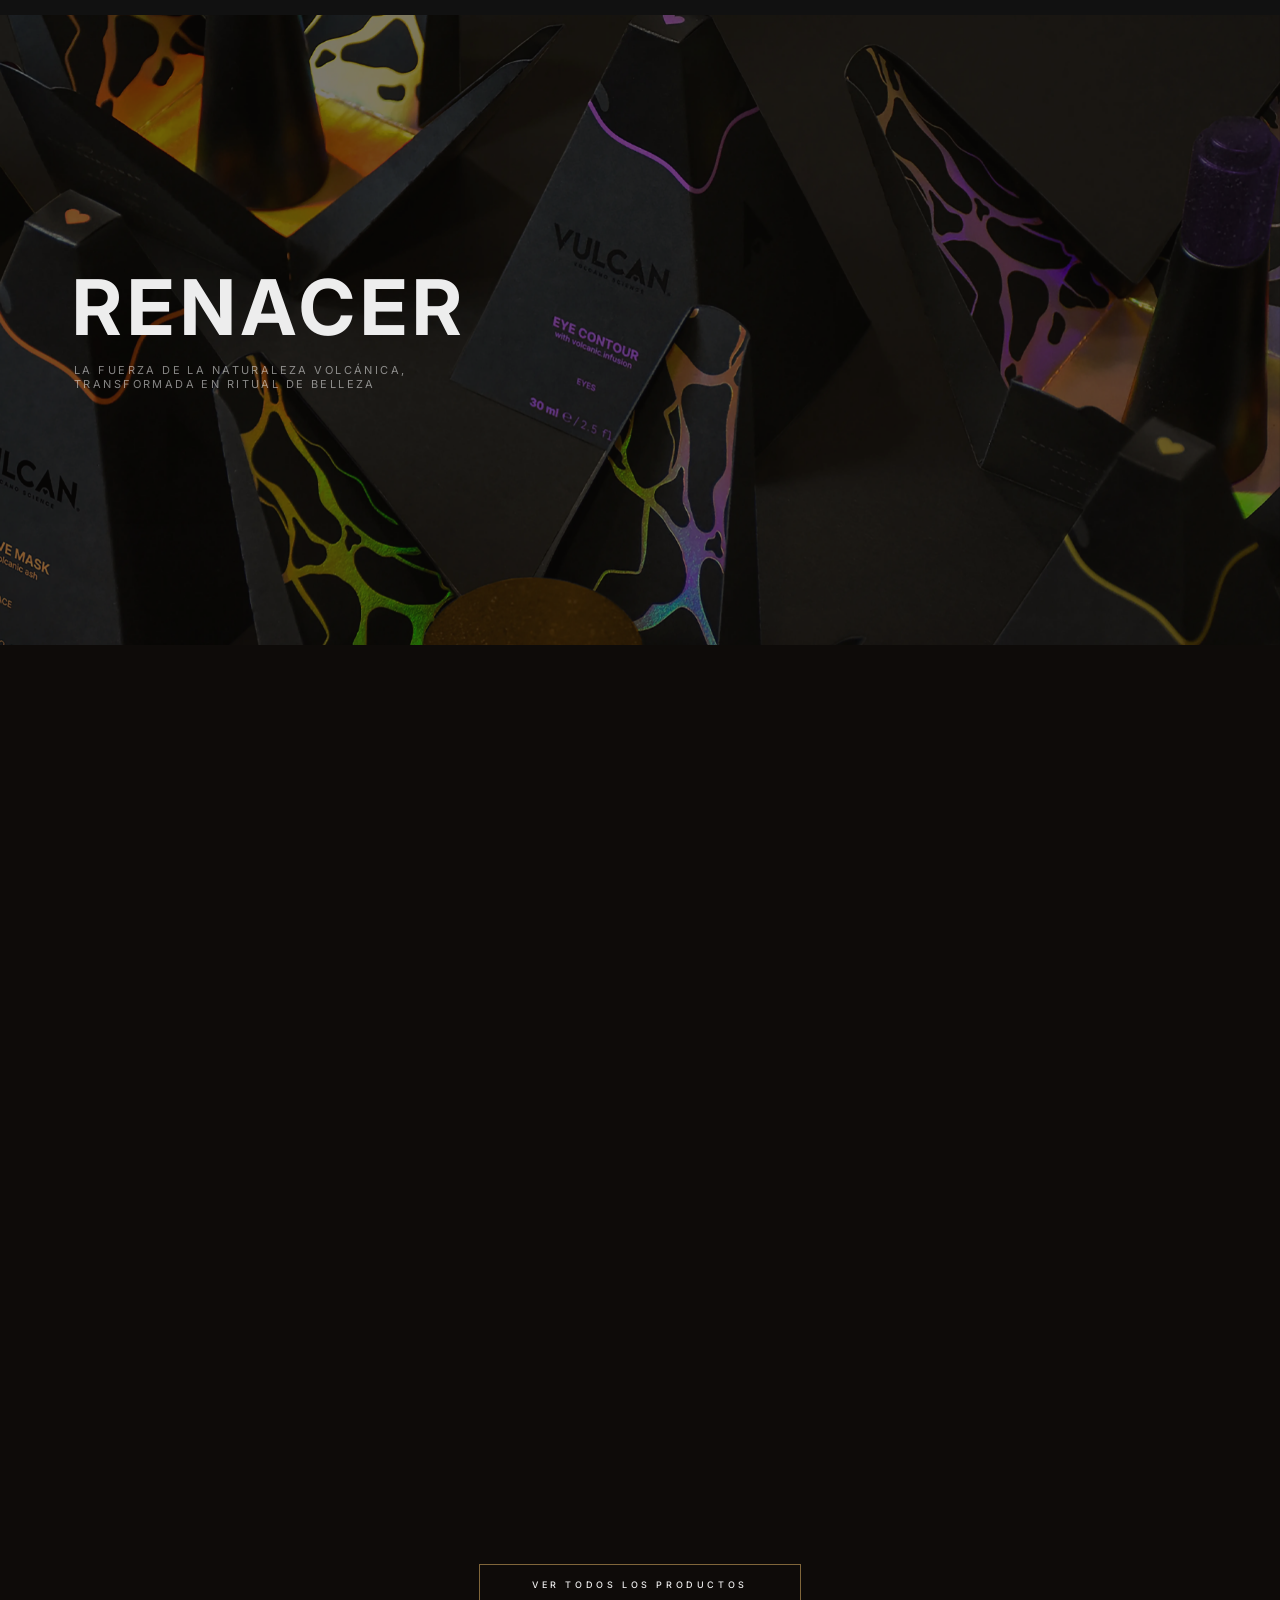
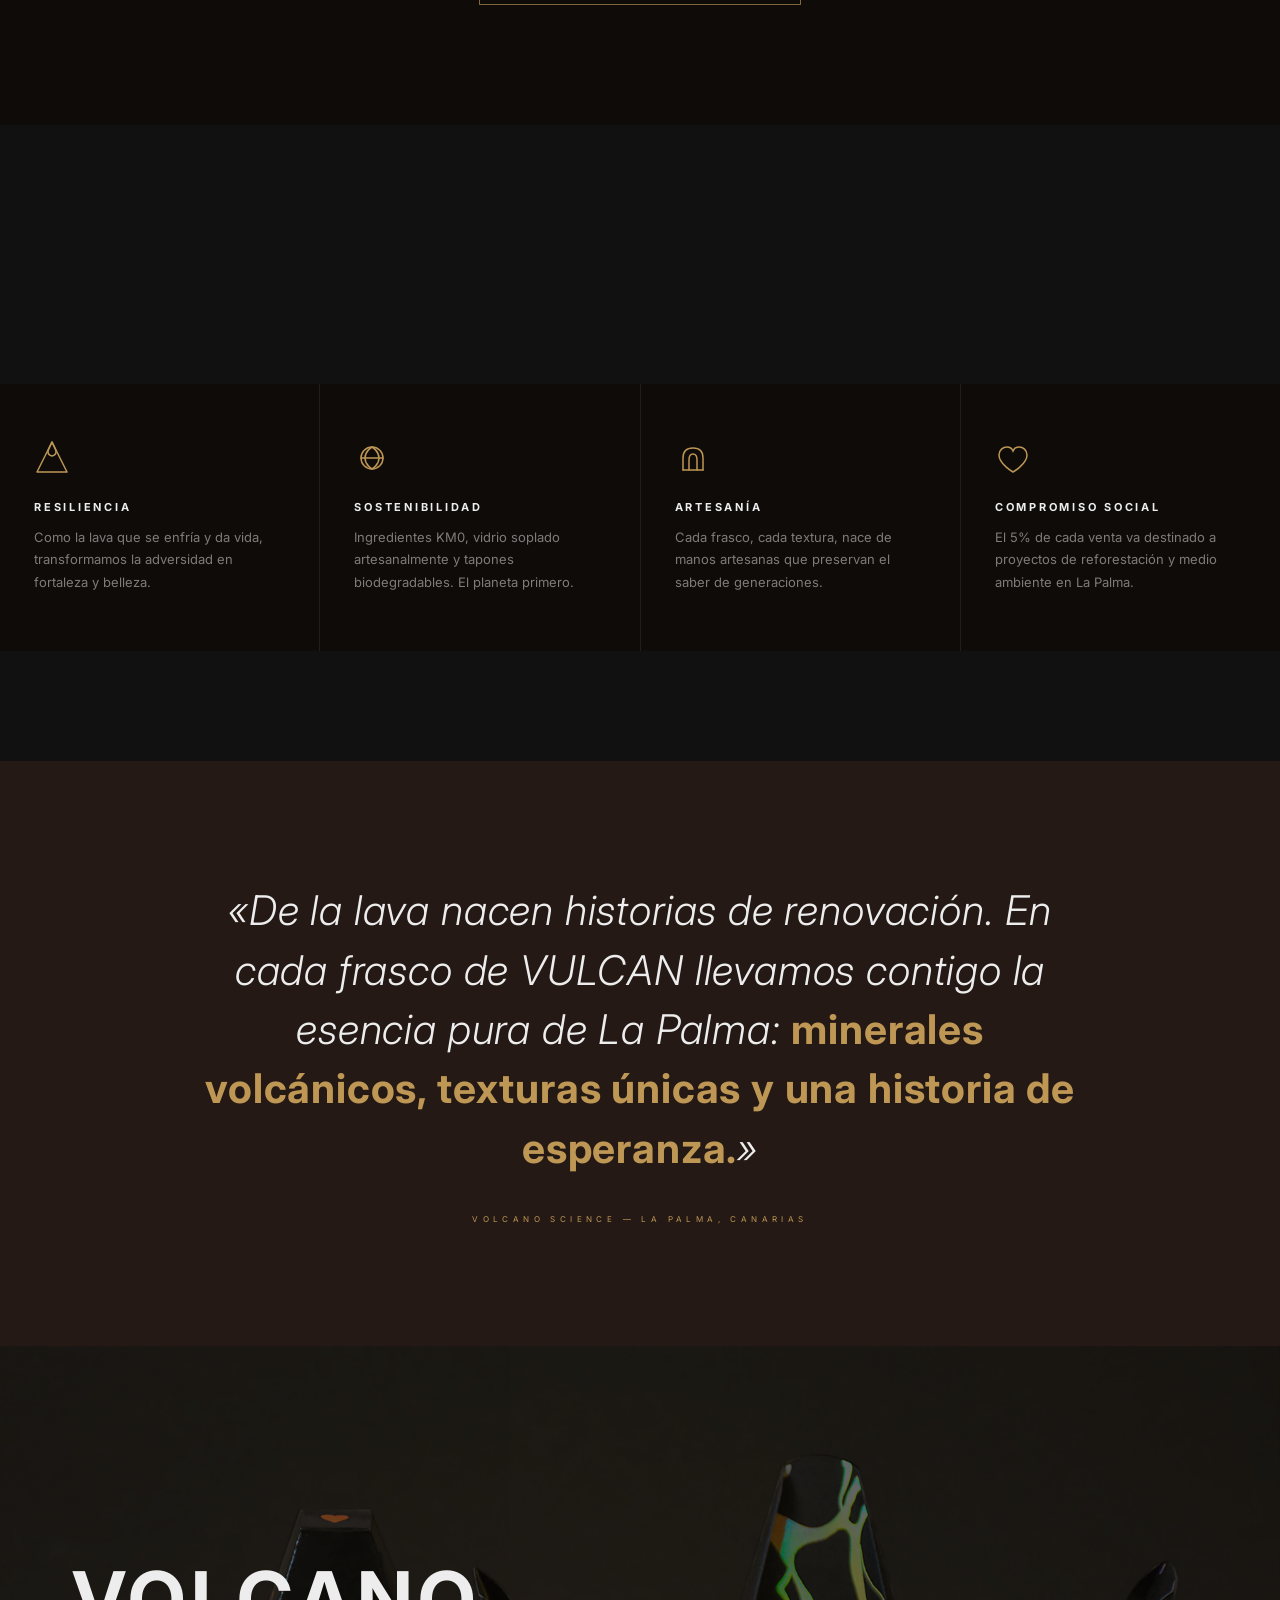
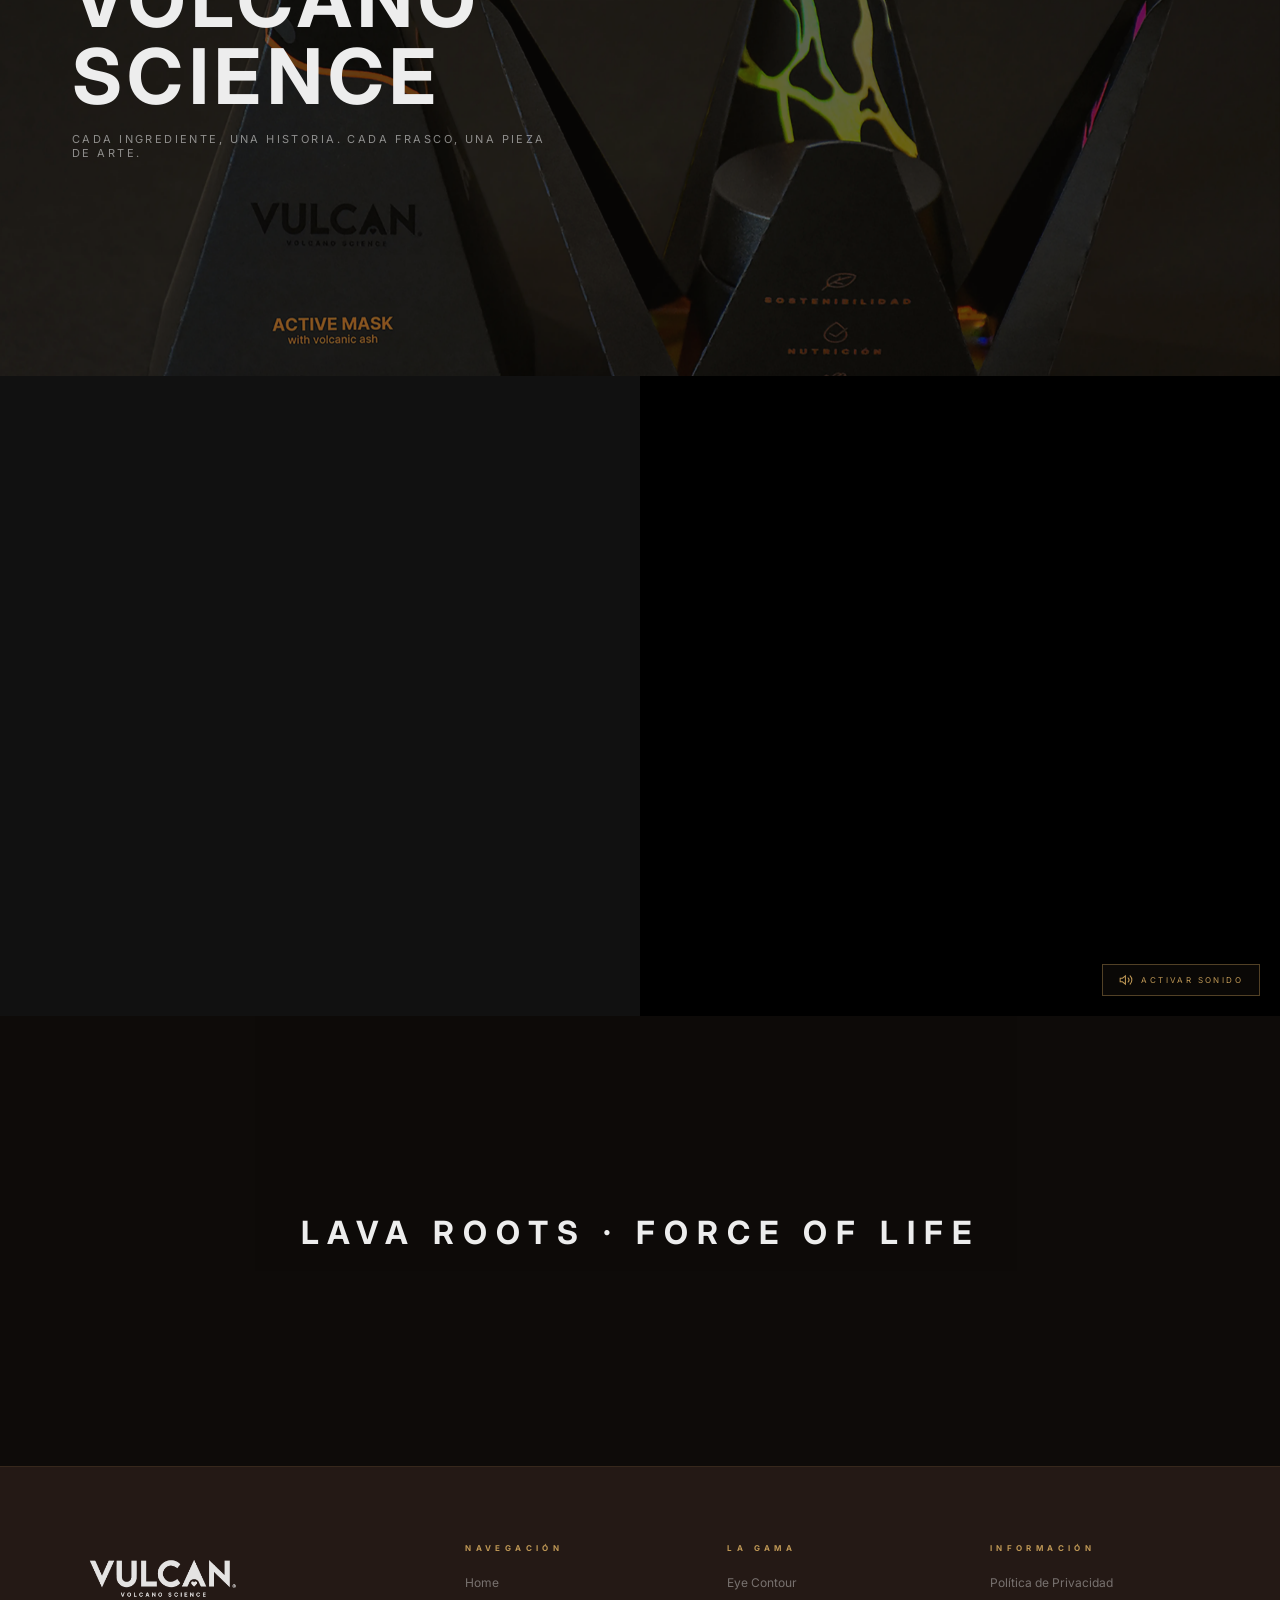
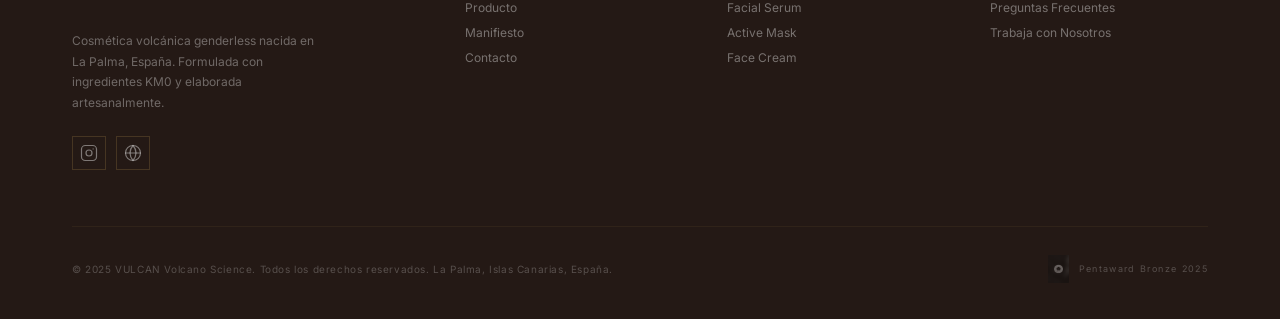
==== commit 12ee3e00: "minor errors fixed." ====
--- a/index.html
+++ b/index.html
@@ -463,10 +463,7 @@
             <span class="dlabel">Email</span>
             <a href="mailto:hola@vulcanvolcanoscience.com">vulcan@volcanoscience.com</a>
           </div>
-          <div class="c-detail">
-            <span class="dlabel">Tel&eacute;fono</span>
-            <span>+34 633 53 59 71</span>
-          </div>
+
           <div class="c-detail">
             <span class="dlabel">Ubicaci&oacute;n</span>
             <span>La Palma, Islas Canarias, Espa&ntilde;a</span>
